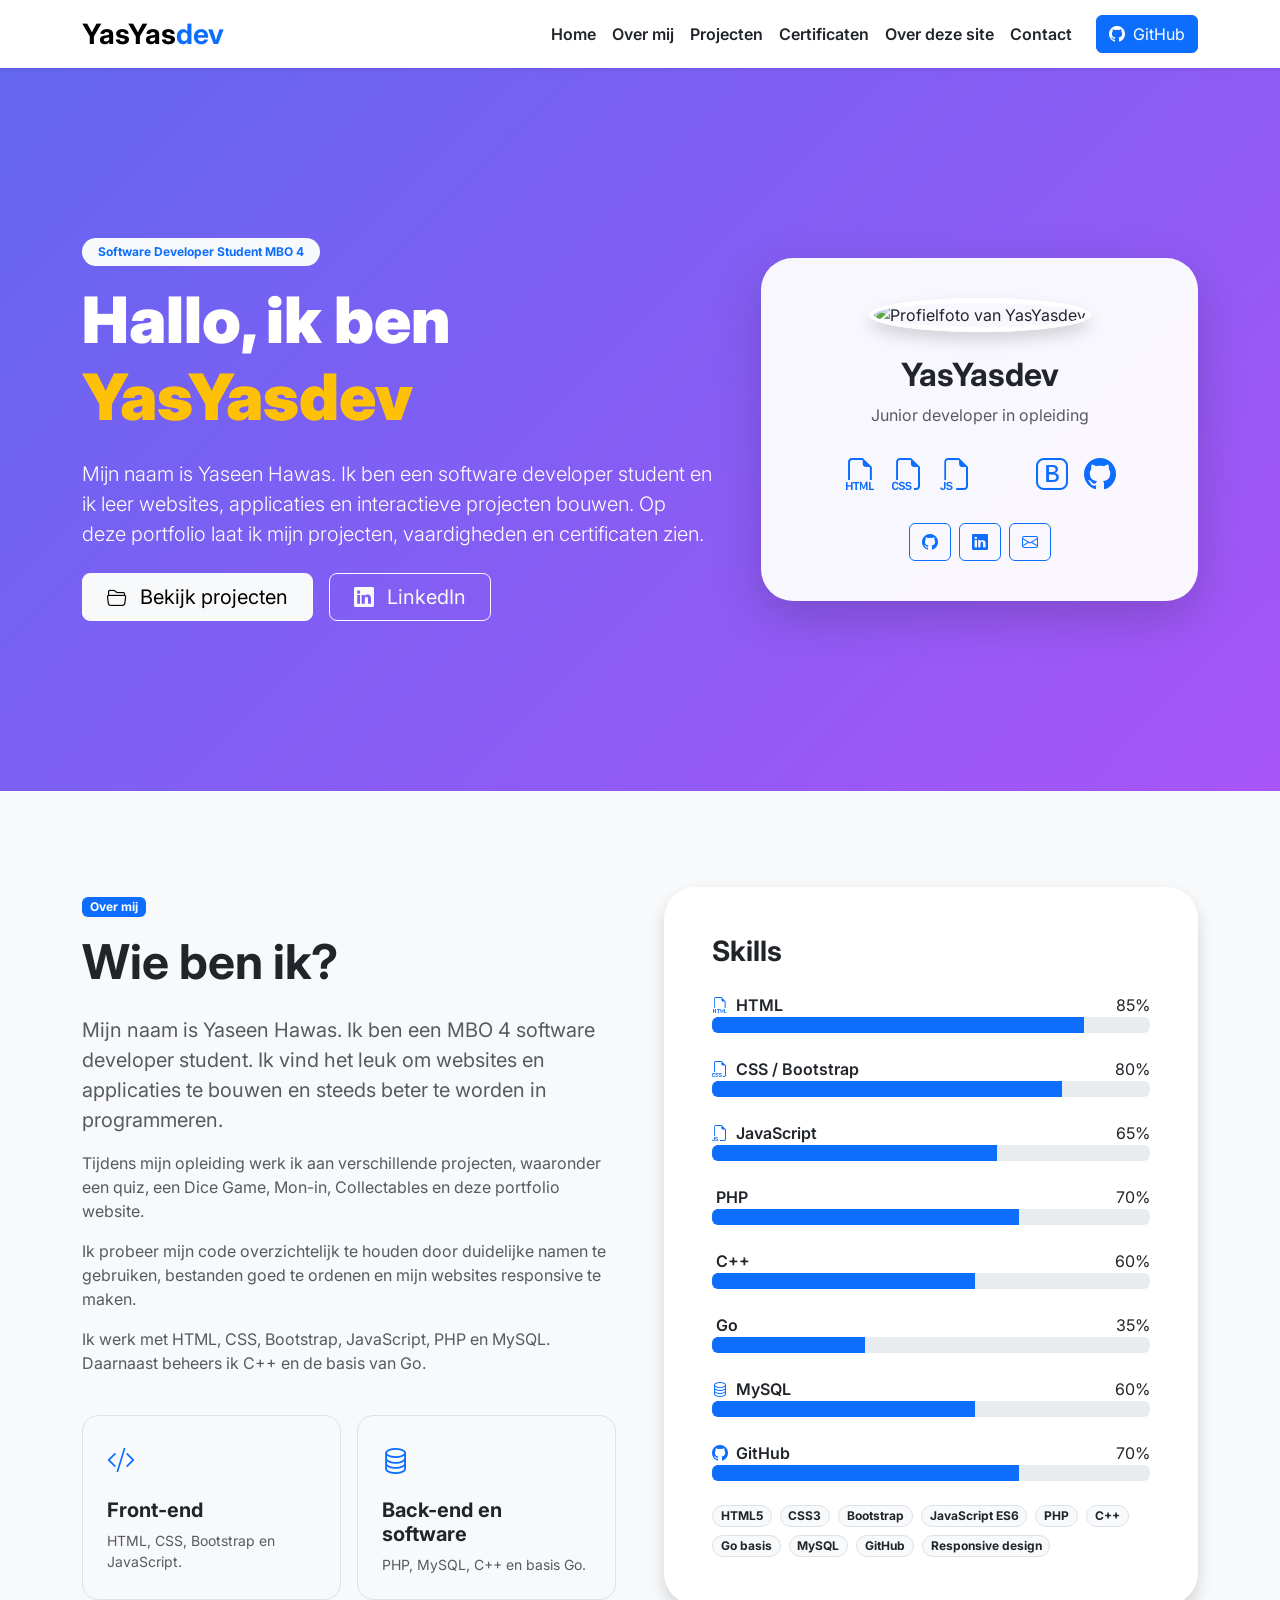
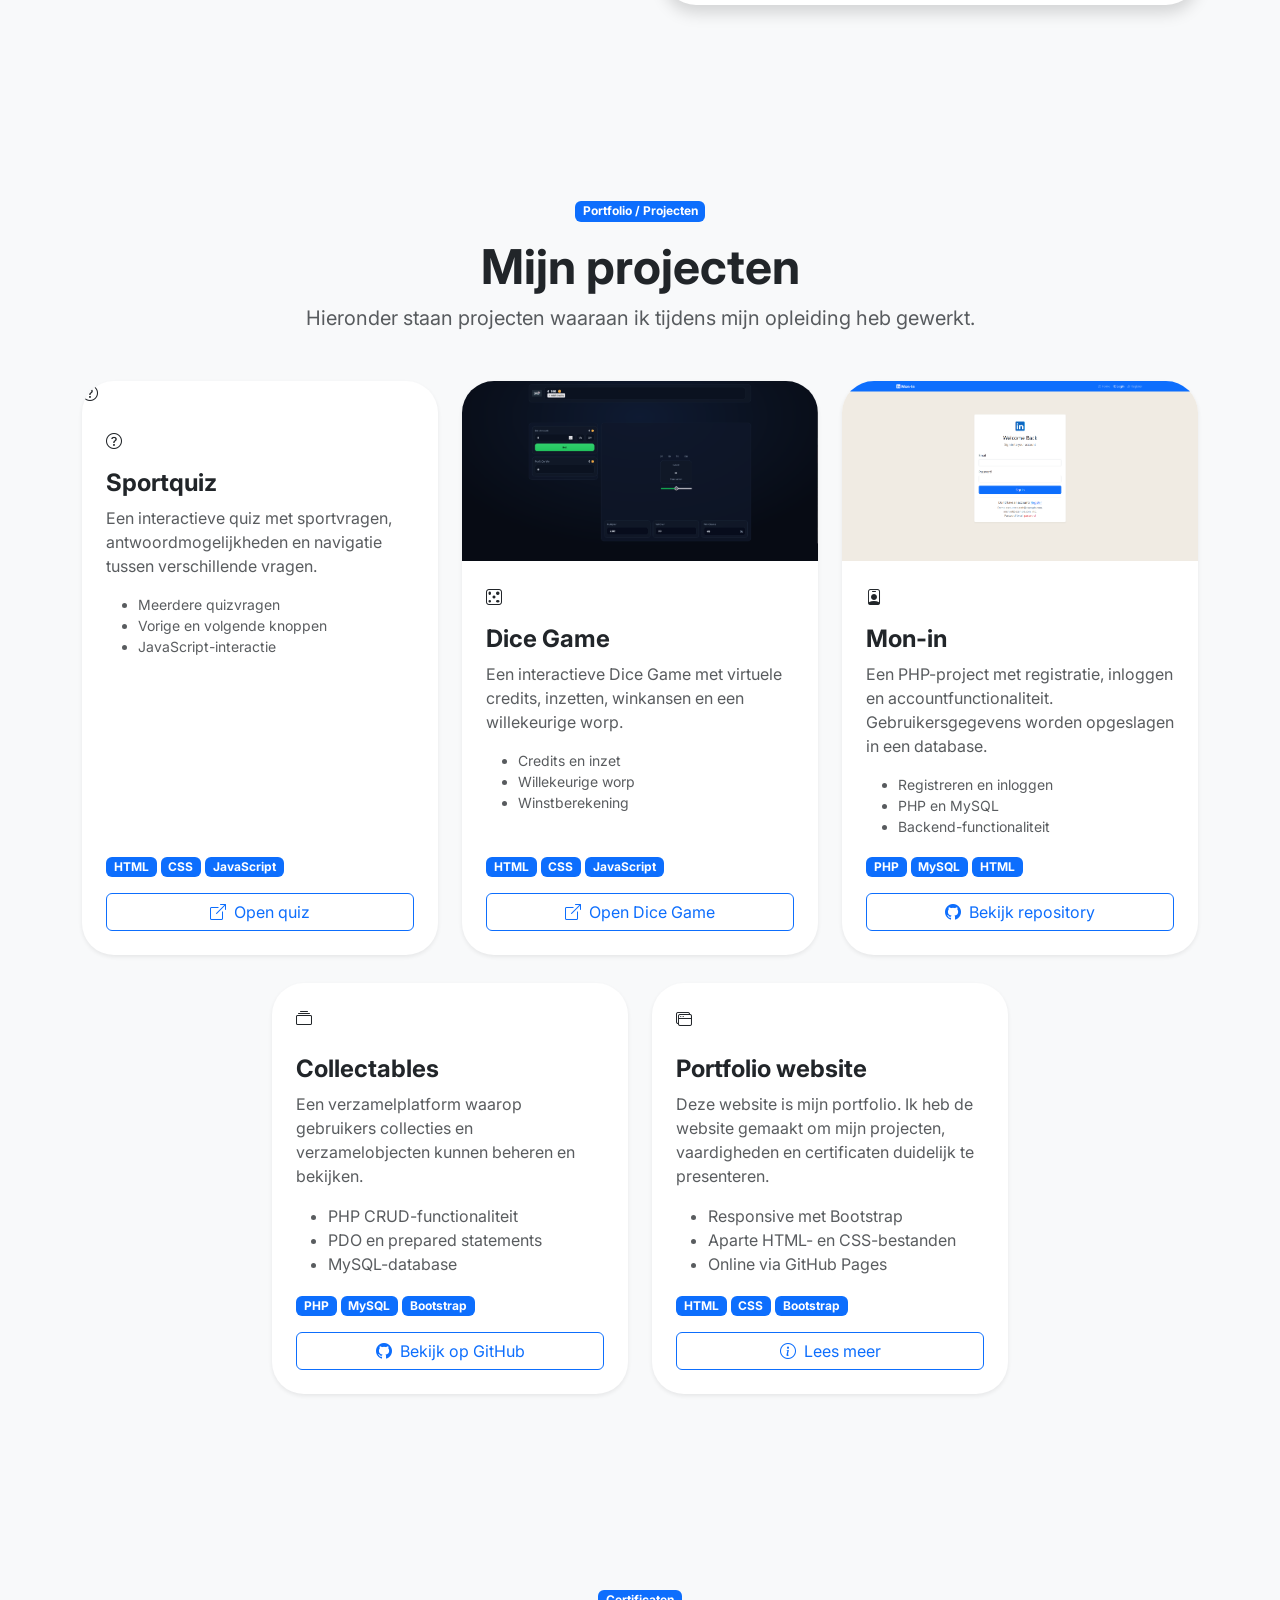
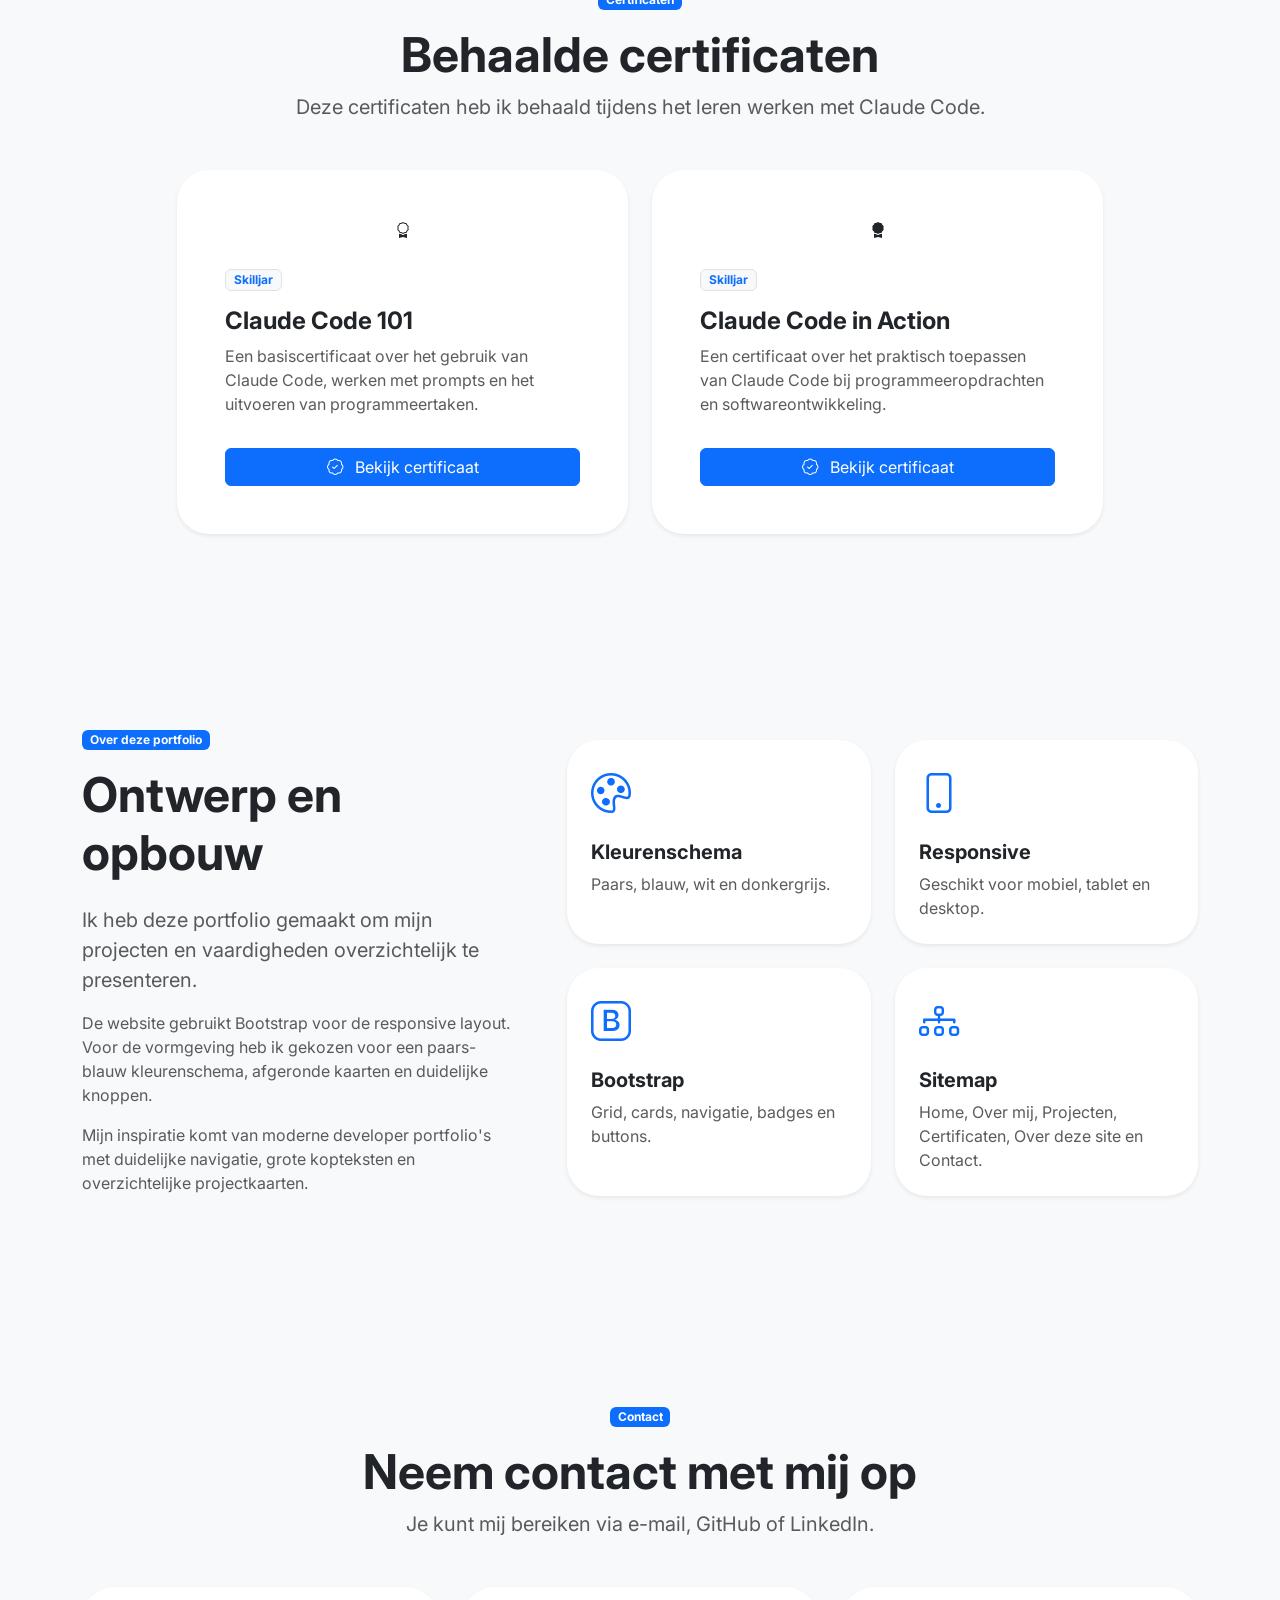
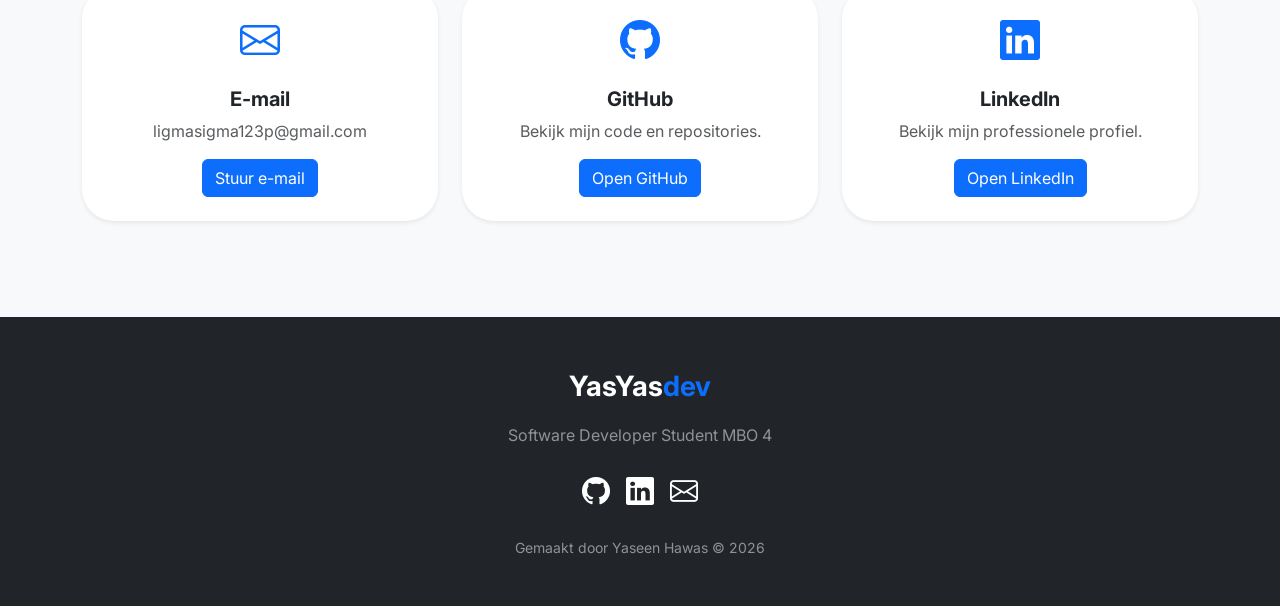
==== index.html @ 4a53b895 "bijna volledig pofo site heb me projecten erbij gevoegd en wat dingen aangepast" ====
<!doctype html>
<html lang="nl">
  <head>
    <meta charset="UTF-8" />
    <meta name="viewport" content="width=device-width, initial-scale=1.0" />

    <meta
      name="description"
      content="Portfolio van YasYasdev, software developer student MBO 4."
    />

    <meta name="author" content="Yaseen Hawas" />

    <title>YasYasdev | Portfolio</title>

    <!-- bootstrap CSS -->
    <link
      href="https://cdn.jsdelivr.net/npm/bootstrap@5.3.3/dist/css/bootstrap.min.css"
      rel="stylesheet"
    />

    <!-- bootstrap Icons -->
    <link
      rel="stylesheet"
      href="https://cdn.jsdelivr.net/npm/bootstrap-icons@1.11.3/font/bootstrap-icons.css"
    />

    <!-- devicon -->
    <link
      rel="stylesheet"
      href="https://cdn.jsdelivr.net/gh/devicons/devicon@latest/devicon.min.css"
    />

    <!-- font -->
    <link rel="preconnect" href="https://fonts.googleapis.com" />

    <link
      rel="preconnect"
      href="https://fonts.gstatic.com"
      crossorigin
    />

    <link
      href="https://fonts.googleapis.com/css2?family=Inter:wght@300;400;500;600;700;800;900&display=swap"
      rel="stylesheet"
    />

    <!-- CSS -->
    <link rel="stylesheet" href="./css/style.css" />
  </head>

  <body>
    <!-- nav -->
    <nav
      class="navbar navbar-expand-lg bg-white navbar-light sticky-top shadow-sm"
    >
      <div class="container">
        <a class="navbar-brand fw-bold fs-3" href="#home">
          YasYas<span class="text-primary">dev</span>
        </a>

        <button
          class="navbar-toggler"
          type="button"
          data-bs-toggle="collapse"
          data-bs-target="#navbarNav"
          aria-controls="navbarNav"
          aria-expanded="false"
          aria-label="Menu openen"
        >
          <span class="navbar-toggler-icon"></span>
        </button>

        <div class="collapse navbar-collapse" id="navbarNav">
          <ul class="navbar-nav ms-auto align-items-lg-center fw-semibold">
            <li class="nav-item">
              <a class="nav-link" href="#home">Home</a>
            </li>

            <li class="nav-item">
              <a class="nav-link" href="#over-mij">Over mij</a>
            </li>

            <li class="nav-item">
              <a class="nav-link" href="#projecten">Projecten</a>
            </li>

            <li class="nav-item">
              <a class="nav-link" href="#certificaten">Certificaten</a>
            </li>

            <li class="nav-item">
              <a class="nav-link" href="#portfolio-site">
                Over deze site
              </a>
            </li>

            <li class="nav-item">
              <a class="nav-link" href="#contact">Contact</a>
            </li>

            <li class="nav-item">
              <a
                class="btn btn-primary ms-lg-3 mt-2 mt-lg-0"
                href="https://github.com/YasYasdev"
                target="_blank"
                rel="noopener noreferrer"
              >
                <i class="bi bi-github me-1"></i>
                GitHub
              </a>
            </li>
          </ul>
        </div>
      </div>
    </nav>

    <!-- hero -->
    <header id="home" class="hero-section text-white">
      <div class="container py-5">
        <div class="row align-items-center min-vh-75 g-5">
          <div class="col-lg-7 text-center text-lg-start">
            <span
              class="badge rounded-pill text-bg-light text-primary px-3 py-2 mb-3"
            >
              Software Developer Student MBO 4
            </span>

            <h1 class="display-3 fw-black mb-4">
              Hallo, ik ben
              <span class="text-warning">YasYasdev</span>
            </h1>

            <p class="lead mb-4">
              Mijn naam is Yaseen Hawas. Ik ben een software developer student
              en ik leer websites, applicaties en interactieve projecten
              bouwen. Op deze portfolio laat ik mijn projecten, vaardigheden
              en certificaten zien.
            </p>

            <div
              class="d-flex flex-column flex-sm-row gap-3 justify-content-center justify-content-lg-start"
            >
              <a href="#projecten" class="btn btn-light btn-lg px-4">
                <i class="bi bi-folder2-open me-2"></i>
                Bekijk projecten
              </a>

              <a
                href="https://www.linkedin.com/in/yaseen-hawas-8b24023a4/"
                target="_blank"
                rel="noopener noreferrer"
                class="btn btn-outline-light btn-lg px-4"
              >
                <i class="bi bi-linkedin me-2"></i>
                LinkedIn
              </a>
            </div>
          </div>

          <div class="col-lg-5">
            <div
              class="card border-0 shadow-lg rounded-5 text-center p-4 hero-card"
            >
              <div class="card-body">
                <img
                  src="https://github.com/YasYasdev.png"
                  alt="Profielfoto van YasYasdev"
                  class="rounded-circle border border-5 border-white shadow mb-4 profile-img"
                />

                <h2 class="fw-bold mb-2 text-dark">
                  YasYasdev
                </h2>

                <p class="text-muted mb-4">
                  Junior developer in opleiding
                </p>

                <div
                  class="d-flex justify-content-center gap-3 fs-2 text-primary flex-wrap"
                >
                  <i class="bi bi-filetype-html" title="HTML"></i>
                  <i class="bi bi-filetype-css" title="CSS"></i>
                  <i class="bi bi-filetype-js" title="JavaScript"></i>
                  <i class="devicon-php-plain" title="PHP"></i>
                  <i class="devicon-cplusplus-plain" title="C++"></i>
                  <i class="devicon-go-plain" title="Go"></i>
                  <i class="bi bi-bootstrap" title="Bootstrap"></i>
                  <i class="bi bi-github" title="GitHub"></i>
                </div>

                <div class="d-flex justify-content-center gap-2 mt-4">
                  <a
                    href="https://github.com/YasYasdev"
                    target="_blank"
                    rel="noopener noreferrer"
                    class="btn btn-outline-primary"
                    aria-label="GitHub"
                  >
                    <i class="bi bi-github"></i>
                  </a>

                  <a
                    href="https://www.linkedin.com/in/yaseen-hawas-8b24023a4/"
                    target="_blank"
                    rel="noopener noreferrer"
                    class="btn btn-outline-primary"
                    aria-label="LinkedIn"
                  >
                    <i class="bi bi-linkedin"></i>
                  </a>

                  <a
                    href="mailto:ligmasigma123p@gmail.com"
                    class="btn btn-outline-primary"
                    aria-label="E-mail"
                  >
                    <i class="bi bi-envelope"></i>
                  </a>
                </div>
              </div>
            </div>
          </div>
        </div>
      </div>
    </header>

    <main>
      <!-- over mij -->
      <section id="over-mij" class="py-5">
        <div class="container py-5">
          <div class="row align-items-center g-5">
            <div class="col-lg-6">
              <span class="badge text-bg-primary mb-3">
                Over mij
              </span>

              <h2 class="display-5 fw-bold mb-4">
                Wie ben ik?
              </h2>

              <p class="fs-5 text-muted">
                Mijn naam is Yaseen Hawas. Ik ben een MBO 4 software developer
                student. Ik vind het leuk om websites en applicaties te bouwen
                en steeds beter te worden in programmeren.
              </p>

              <p class="text-muted">
                Tijdens mijn opleiding werk ik aan verschillende projecten,
                waaronder een quiz, een Dice Game, Mon-in, Collectables en deze
                portfolio website.
              </p>

              <p class="text-muted">
                Ik probeer mijn code overzichtelijk te houden door duidelijke
                namen te gebruiken, bestanden goed te ordenen en mijn websites
                responsive te maken.
              </p>

              <p class="text-muted">
                Ik werk met HTML, CSS, Bootstrap, JavaScript, PHP en MySQL.
                Daarnaast beheers ik C++ en de basis van Go.
              </p>

              <div class="row g-3 mt-4">
                <div class="col-sm-6">
                  <div class="p-4 bg-light rounded-4 border h-100">
                    <i class="bi bi-code-slash fs-3 text-primary"></i>

                    <h3 class="h5 fw-bold mt-3">
                      Front-end
                    </h3>

                    <p class="mb-0 text-muted small">
                      HTML, CSS, Bootstrap en JavaScript.
                    </p>
                  </div>
                </div>

                <div class="col-sm-6">
                  <div class="p-4 bg-light rounded-4 border h-100">
                    <i class="bi bi-database fs-3 text-primary"></i>

                    <h3 class="h5 fw-bold mt-3">
                      Back-end en software
                    </h3>

                    <p class="mb-0 text-muted small">
                      PHP, MySQL, C++ en basis Go.
                    </p>
                  </div>
                </div>
              </div>
            </div>

            <!-- skills -->
            <div class="col-lg-6">
              <div class="card border-0 shadow rounded-5">
                <div class="card-body p-4 p-md-5">
                  <h3 class="fw-bold mb-4">
                    Skills
                  </h3>

                  <!-- HTML -->
                  <div class="mb-4">
                    <div class="d-flex justify-content-between">
                      <span class="fw-semibold">
                        <i class="bi bi-filetype-html text-primary me-1"></i>
                        HTML
                      </span>

                      <span>85%</span>
                    </div>

                    <div
                      class="progress"
                      role="progressbar"
                      aria-label="HTML vaardigheid"
                      aria-valuenow="85"
                      aria-valuemin="0"
                      aria-valuemax="100"
                    >
                      <div class="progress-bar" style="width: 85%"></div>
                    </div>
                  </div>

                  <!-- CSS / bootstrap -->
                  <div class="mb-4">
                    <div class="d-flex justify-content-between">
                      <span class="fw-semibold">
                        <i class="bi bi-filetype-css text-primary me-1"></i>
                        CSS / Bootstrap
                      </span>

                      <span>80%</span>
                    </div>

                    <div
                      class="progress"
                      role="progressbar"
                      aria-label="CSS en Bootstrap vaardigheid"
                      aria-valuenow="80"
                      aria-valuemin="0"
                      aria-valuemax="100"
                    >
                      <div class="progress-bar" style="width: 80%"></div>
                    </div>
                  </div>

                  <!-- javascripty -->
                  <div class="mb-4">
                    <div class="d-flex justify-content-between">
                      <span class="fw-semibold">
                        <i class="bi bi-filetype-js text-primary me-1"></i>
                        JavaScript
                      </span>

                      <span>65%</span>
                    </div>

                    <div
                      class="progress"
                      role="progressbar"
                      aria-label="JavaScript vaardigheid"
                      aria-valuenow="65"
                      aria-valuemin="0"
                      aria-valuemax="100"
                    >
                      <div class="progress-bar" style="width: 65%"></div>
                    </div>
                  </div>

                  <!-- PHP -->
                  <div class="mb-4">
                    <div class="d-flex justify-content-between">
                      <span class="fw-semibold">
                        <i class="devicon-php-plain text-primary me-1"></i>
                        PHP
                      </span>

                      <span>70%</span>
                    </div>

                    <div
                      class="progress"
                      role="progressbar"
                      aria-label="PHP vaardigheid"
                      aria-valuenow="70"
                      aria-valuemin="0"
                      aria-valuemax="100"
                    >
                      <div class="progress-bar" style="width: 70%"></div>
                    </div>
                  </div>

                  <!-- C++ -->
                  <div class="mb-4">
                    <div class="d-flex justify-content-between">
                      <span class="fw-semibold">
                        <i
                          class="devicon-cplusplus-plain text-primary me-1"
                        ></i>
                        C++
                      </span>

                      <span>60%</span>
                    </div>

                    <div
                      class="progress"
                      role="progressbar"
                      aria-label="C++ vaardigheid"
                      aria-valuenow="60"
                      aria-valuemin="0"
                      aria-valuemax="100"
                    >
                      <div class="progress-bar" style="width: 60%"></div>
                    </div>
                  </div>

                  <!-- go -->
                  <div class="mb-4">
                    <div class="d-flex justify-content-between">
                      <span class="fw-semibold">
                        <i class="devicon-go-plain text-primary me-1"></i>
                        Go
                      </span>

                      <span>35%</span>
                    </div>

                    <div
                      class="progress"
                      role="progressbar"
                      aria-label="Go vaardigheid"
                      aria-valuenow="35"
                      aria-valuemin="0"
                      aria-valuemax="100"
                    >
                      <div class="progress-bar" style="width: 35%"></div>
                    </div>
                  </div>

                  <!-- sql -->
                  <div class="mb-4">
                    <div class="d-flex justify-content-between">
                      <span class="fw-semibold">
                        <i class="bi bi-database text-primary me-1"></i>
                        MySQL
                      </span>

                      <span>60%</span>
                    </div>

                    <div
                      class="progress"
                      role="progressbar"
                      aria-label="MySQL vaardigheid"
                      aria-valuenow="60"
                      aria-valuemin="0"
                      aria-valuemax="100"
                    >
                      <div class="progress-bar" style="width: 60%"></div>
                    </div>
                  </div>

                  <!-- github -->
                  <div class="mb-4">
                    <div class="d-flex justify-content-between">
                      <span class="fw-semibold">
                        <i class="bi bi-github text-primary me-1"></i>
                        GitHub
                      </span>

                      <span>70%</span>
                    </div>

                    <div
                      class="progress"
                      role="progressbar"
                      aria-label="GitHub vaardigheid"
                      aria-valuenow="70"
                      aria-valuemin="0"
                      aria-valuemax="100"
                    >
                      <div class="progress-bar" style="width: 70%"></div>
                    </div>
                  </div>

                  <div class="d-flex flex-wrap gap-2 mt-4">
                    <span
                      class="badge rounded-pill text-bg-light border text-dark"
                    >
                      HTML5
                    </span>

                    <span
                      class="badge rounded-pill text-bg-light border text-dark"
                    >
                      CSS3
                    </span>

                    <span
                      class="badge rounded-pill text-bg-light border text-dark"
                    >
                      Bootstrap
                    </span>

                    <span
                      class="badge rounded-pill text-bg-light border text-dark"
                    >
                      JavaScript ES6
                    </span>

                    <span
                      class="badge rounded-pill text-bg-light border text-dark"
                    >
                      PHP
                    </span>

                    <span
                      class="badge rounded-pill text-bg-light border text-dark"
                    >
                      C++
                    </span>

                    <span
                      class="badge rounded-pill text-bg-light border text-dark"
                    >
                      Go basis
                    </span>

                    <span
                      class="badge rounded-pill text-bg-light border text-dark"
                    >
                      MySQL
                    </span>

                    <span
                      class="badge rounded-pill text-bg-light border text-dark"
                    >
                      GitHub
                    </span>

                    <span
                      class="badge rounded-pill text-bg-light border text-dark"
                    >
                      Responsive design
                    </span>
                  </div>
                </div>
              </div>
            </div>
          </div>
        </div>
      </section>

      <!-- projects -->
      <section id="projecten" class="py-5 bg-light">
        <div class="container py-5">
          <div class="text-center mb-5">
            <span class="badge text-bg-primary mb-3">
              Portfolio / Projecten
            </span>

            <h2 class="display-5 fw-bold">
              Mijn projecten
            </h2>

            <p class="text-muted fs-5 mx-auto section-text">
              Hieronder staan projecten waaraan ik tijdens mijn opleiding heb
              gewerkt.
            </p>
          </div>

          <!-- 1ste rij -->
          <div class="row g-4 justify-content-center">
            <!-- quiz -->
            <div class="col-md-6 col-lg-4">
              <article
                class="card h-100 border-0 shadow-sm rounded-5 project-card overflow-hidden"
              >
                <div class="project-placeholder">
                  <i class="bi bi-question-circle"></i>
                </div>

                <div class="card-body p-4 d-flex flex-column">
                  <div class="icon-box mb-3">
                    <i class="bi bi-question-circle"></i>
                  </div>

                  <h3 class="h4 fw-bold">
                    Sportquiz
                  </h3>

                  <p class="text-muted">
                    Een interactieve quiz met sportvragen,
                    antwoordmogelijkheden en navigatie tussen verschillende
                    vragen.
                  </p>

                  <ul class="text-muted small">
                    <li>Meerdere quizvragen</li>
                    <li>Vorige en volgende knoppen</li>
                    <li>JavaScript-interactie</li>
                  </ul>

                  <div class="mt-auto">
                    <div class="mb-3">
                      <span class="badge text-bg-primary">HTML</span>
                      <span class="badge text-bg-primary">CSS</span>
                      <span class="badge text-bg-primary">JavaScript</span>
                    </div>

                    <a
                      href="./projecten/Quiz/index.html"
                      class="btn btn-outline-primary w-100"
                    >
                      <i class="bi bi-box-arrow-up-right me-1"></i>
                      Open quiz
                    </a>
                  </div>
                </div>
              </article>
            </div>

            <!-- dice -->
            <div class="col-md-6 col-lg-4">
              <article
                class="card h-100 border-0 shadow-sm rounded-5 project-card overflow-hidden"
              >
                <img
                  src="./images/dice.png"
                  class="card-img-top project-image"
                  alt="Screenshot van de Dice Game"
                />

                <div class="card-body p-4 d-flex flex-column">
                  <div class="icon-box mb-3">
                    <i class="bi bi-dice-5"></i>
                  </div>

                  <h3 class="h4 fw-bold">
                    Dice Game
                  </h3>

                  <p class="text-muted">
                    Een interactieve Dice Game met virtuele credits, inzetten,
                    winkansen en een willekeurige worp.
                  </p>

                  <ul class="text-muted small">
                    <li>Credits en inzet</li>
                    <li>Willekeurige worp</li>
                    <li>Winstberekening</li>
                  </ul>

                  <div class="mt-auto">
                    <div class="mb-3">
                      <span class="badge text-bg-primary">HTML</span>
                      <span class="badge text-bg-primary">CSS</span>
                      <span class="badge text-bg-primary">JavaScript</span>
                    </div>

                    <a
                      href="./projecten/Dice/index.html"
                      class="btn btn-outline-primary w-100"
                    >
                      <i class="bi bi-box-arrow-up-right me-1"></i>
                      Open Dice Game
                    </a>
                  </div>
                </div>
              </article>
            </div>

            <!-- Mon-in -->
            <div class="col-md-6 col-lg-4">
              <article
                class="card h-100 border-0 shadow-sm rounded-5 project-card overflow-hidden"
              >
                <img
                  src="./images/monins.png"
                  class="card-img-top project-image"
                  alt="Screenshot van het Mon-in project"
                />

                <div class="card-body p-4 d-flex flex-column">
                  <div class="icon-box mb-3">
                    <i class="bi bi-person-badge"></i>
                  </div>

                  <h3 class="h4 fw-bold">
                    Mon-in
                  </h3>

                  <p class="text-muted">
                    Een PHP-project met registratie, inloggen en
                    accountfunctionaliteit. Gebruikersgegevens worden
                    opgeslagen in een database.
                  </p>

                  <ul class="text-muted small">
                    <li>Registreren en inloggen</li>
                    <li>PHP en MySQL</li>
                    <li>Backend-functionaliteit</li>
                  </ul>

                  <div class="mt-auto">
                    <div class="mb-3">
                      <span class="badge text-bg-primary">PHP</span>
                      <span class="badge text-bg-primary">MySQL</span>
                      <span class="badge text-bg-primary">HTML</span>
                    </div>

                    <a
                      href="https://github.com/ROCMondriaanTIN/sd25-p03-proj-mon-in-apex-solutions"
                      target="_blank"
                      rel="noopener noreferrer"
                      class="btn btn-outline-primary w-100"
                    >
                      <i class="bi bi-github me-1"></i>
                      Bekijk repository
                    </a>
                  </div>
                </div>
              </article>
            </div>
          </div>

          <!-- 2de ri boxes centre -->
          <div class="row g-4 justify-content-center mt-1">
            <!-- collectables -->
            <div class="col-md-6 col-lg-4">
              <article
                class="card h-100 border-0 shadow-sm rounded-5 project-card"
              >
                <div class="card-body p-4 d-flex flex-column">
                  <div class="icon-box mb-4">
                    <i class="bi bi-collection"></i>
                  </div>

                  <h3 class="h4 fw-bold">
                    Collectables
                  </h3>

                  <p class="text-muted">
                    Een verzamelplatform waarop gebruikers collecties en
                    verzamelobjecten kunnen beheren en bekijken.
                  </p>

                  <ul class="text-muted">
                    <li>PHP CRUD-functionaliteit</li>
                    <li>PDO en prepared statements</li>
                    <li>MySQL-database</li>
                  </ul>

                  <div class="mt-auto">
                    <div class="mb-3">
                      <span class="badge text-bg-primary">PHP</span>
                      <span class="badge text-bg-primary">MySQL</span>
                      <span class="badge text-bg-primary">Bootstrap</span>
                    </div>

                    <a
                      href="https://github.com/YasYasdev"
                      target="_blank"
                      rel="noopener noreferrer"
                      class="btn btn-outline-primary w-100"
                    >
                      <i class="bi bi-github me-1"></i>
                      Bekijk op GitHub
                    </a>
                  </div>
                </div>
              </article>
            </div>

            <!-- portofolio -->
            <div class="col-md-6 col-lg-4">
              <article
                class="card h-100 border-0 shadow-sm rounded-5 project-card"
              >
                <div class="card-body p-4 d-flex flex-column">
                  <div class="icon-box mb-4">
                    <i class="bi bi-window-stack"></i>
                  </div>

                  <h3 class="h4 fw-bold">
                    Portfolio website
                  </h3>

                  <p class="text-muted">
                    Deze website is mijn portfolio. Ik heb de website gemaakt
                    om mijn projecten, vaardigheden en certificaten duidelijk
                    te presenteren.
                  </p>

                  <ul class="text-muted">
                    <li>Responsive met Bootstrap</li>
                    <li>Aparte HTML- en CSS-bestanden</li>
                    <li>Online via GitHub Pages</li>
                  </ul>

                  <div class="mt-auto">
                    <div class="mb-3">
                      <span class="badge text-bg-primary">HTML</span>
                      <span class="badge text-bg-primary">CSS</span>
                      <span class="badge text-bg-primary">Bootstrap</span>
                    </div>

                    <a
                      href="#portfolio-site"
                      class="btn btn-outline-primary w-100"
                    >
                      <i class="bi bi-info-circle me-1"></i>
                      Lees meer
                    </a>
                  </div>
                </div>
              </article>
            </div>
          </div>
        </div>
      </section>

      <!-- certificaten -->
      <section id="certificaten" class="py-5">
        <div class="container py-5">
          <div class="text-center mb-5">
            <span class="badge text-bg-primary mb-3">
              Certificaten
            </span>

            <h2 class="display-5 fw-bold">
              Behaalde certificaten
            </h2>

            <p class="text-muted fs-5 mx-auto section-text">
              Deze certificaten heb ik behaald tijdens het leren werken met
              Claude Code.
            </p>
          </div>

          <div class="row g-4 justify-content-center">
            <!-- certificaat 1 -->
            <div class="col-md-6 col-lg-5">
              <article
                class="card h-100 border-0 shadow-sm rounded-5 certificate-card"
              >
                <div class="card-body p-4 p-md-5">
                  <div
                    class="certificate-icon d-flex align-items-center justify-content-center mb-4"
                  >
                    <i class="bi bi-award"></i>
                  </div>

                  <span class="badge text-bg-light border text-primary mb-3">
                    Skilljar
                  </span>

                  <h3 class="h4 fw-bold">
                    Claude Code 101
                  </h3>

                  <p class="text-muted">
                    Een basiscertificaat over het gebruik van Claude Code,
                    werken met prompts en het uitvoeren van programmeertaken.
                  </p>

                  <a
                    href="https://verify.skilljar.com/c/r3mee7szcbat"
                    target="_blank"
                    rel="noopener noreferrer"
                    class="btn btn-primary w-100 mt-3"
                  >
                    <i class="bi bi-patch-check me-2"></i>
                    Bekijk certificaat
                  </a>
                </div>
              </article>
            </div>

            <!-- ciertificaat 2 -->
            <div class="col-md-6 col-lg-5">
              <article
                class="card h-100 border-0 shadow-sm rounded-5 certificate-card"
              >
                <div class="card-body p-4 p-md-5">
                  <div
                    class="certificate-icon d-flex align-items-center justify-content-center mb-4"
                  >
                    <i class="bi bi-award-fill"></i>
                  </div>

                  <span class="badge text-bg-light border text-primary mb-3">
                    Skilljar
                  </span>

                  <h3 class="h4 fw-bold">
                    Claude Code in Action
                  </h3>

                  <p class="text-muted">
                    Een certificaat over het praktisch toepassen van Claude Code
                    bij programmeeropdrachten en softwareontwikkeling.
                  </p>

                  <a
                    href="https://verify.skilljar.com/c/ui386sz543bs"
                    target="_blank"
                    rel="noopener noreferrer"
                    class="btn btn-primary w-100 mt-3"
                  >
                    <i class="bi bi-patch-check me-2"></i>
                    Bekijk certificaat
                  </a>
                </div>
              </article>
            </div>
          </div>
        </div>
      </section>

      <!-- over site -->
      <section id="portfolio-site" class="py-5 bg-light">
        <div class="container py-5">
          <div class="row align-items-center g-5">
            <div class="col-lg-5">
              <span class="badge text-bg-primary mb-3">
                Over deze portfolio
              </span>

              <h2 class="display-5 fw-bold mb-4">
                Ontwerp en opbouw
              </h2>

              <p class="text-muted fs-5">
                Ik heb deze portfolio gemaakt om mijn projecten en
                vaardigheden overzichtelijk te presenteren.
              </p>

              <p class="text-muted">
                De website gebruikt Bootstrap voor de responsive layout. Voor
                de vormgeving heb ik gekozen voor een paars-blauw
                kleurenschema, afgeronde kaarten en duidelijke knoppen.
              </p>

              <p class="text-muted">
                Mijn inspiratie komt van moderne developer portfolio's met
                duidelijke navigatie, grote kopteksten en overzichtelijke
                projectkaarten.
              </p>
            </div>

            <div class="col-lg-7">
              <div class="row g-4">
                <div class="col-md-6">
                  <div class="card h-100 border-0 shadow-sm rounded-5">
                    <div class="card-body p-4">
                      <i class="bi bi-palette fs-1 text-primary"></i>

                      <h3 class="h5 fw-bold mt-3">
                        Kleurenschema
                      </h3>

                      <p class="text-muted mb-0">
                        Paars, blauw, wit en donkergrijs.
                      </p>
                    </div>
                  </div>
                </div>

                <div class="col-md-6">
                  <div class="card h-100 border-0 shadow-sm rounded-5">
                    <div class="card-body p-4">
                      <i class="bi bi-phone fs-1 text-primary"></i>

                      <h3 class="h5 fw-bold mt-3">
                        Responsive
                      </h3>

                      <p class="text-muted mb-0">
                        Geschikt voor mobiel, tablet en desktop.
                      </p>
                    </div>
                  </div>
                </div>

                <div class="col-md-6">
                  <div class="card h-100 border-0 shadow-sm rounded-5">
                    <div class="card-body p-4">
                      <i class="bi bi-bootstrap fs-1 text-primary"></i>

                      <h3 class="h5 fw-bold mt-3">
                        Bootstrap
                      </h3>

                      <p class="text-muted mb-0">
                        Grid, cards, navigatie, badges en buttons.
                      </p>
                    </div>
                  </div>
                </div>

                <div class="col-md-6">
                  <div class="card h-100 border-0 shadow-sm rounded-5">
                    <div class="card-body p-4">
                      <i class="bi bi-diagram-3 fs-1 text-primary"></i>

                      <h3 class="h5 fw-bold mt-3">
                        Sitemap
                      </h3>

                      <p class="text-muted mb-0">
                        Home, Over mij, Projecten, Certificaten, Over deze site
                        en Contact.
                      </p>
                    </div>
                  </div>
                </div>
              </div>
            </div>
          </div>
        </div>
      </section>

      <!-- contact info -->
      <section id="contact" class="py-5">
        <div class="container py-5">
          <div class="text-center mb-5">
            <span class="badge text-bg-primary mb-3">
              Contact
            </span>

            <h2 class="display-5 fw-bold">
              Neem contact met mij op
            </h2>

            <p class="text-muted fs-5">
              Je kunt mij bereiken via e-mail, GitHub of LinkedIn.
            </p>
          </div>

          <div class="row g-4 justify-content-center">
            <!-- E-mail -->
            <div class="col-md-6 col-lg-4">
              <div class="card h-100 border-0 shadow-sm rounded-5 text-center">
                <div class="card-body p-4">
                  <i class="bi bi-envelope fs-1 text-primary"></i>

                  <h3 class="h5 fw-bold mt-3">
                    E-mail
                  </h3>

                  <p class="text-muted contact-value">
                    ligmasigma123p@gmail.com
                  </p>

                  <a
                    href="mailto:ligmasigma123p@gmail.com"
                    class="btn btn-primary"
                  >
                    Stuur e-mail
                  </a>
                </div>
              </div>
            </div>

            <!-- GitHub -->
            <div class="col-md-6 col-lg-4">
              <div class="card h-100 border-0 shadow-sm rounded-5 text-center">
                <div class="card-body p-4">
                  <i class="bi bi-github fs-1 text-primary"></i>

                  <h3 class="h5 fw-bold mt-3">
                    GitHub
                  </h3>

                  <p class="text-muted">
                    Bekijk mijn code en repositories.
                  </p>

                  <a
                    href="https://github.com/YasYasdev"
                    target="_blank"
                    rel="noopener noreferrer"
                    class="btn btn-primary"
                  >
                    Open GitHub
                  </a>
                </div>
              </div>
            </div>

            <!-- LinkedIn -->
            <div class="col-md-6 col-lg-4">
              <div class="card h-100 border-0 shadow-sm rounded-5 text-center">
                <div class="card-body p-4">
                  <i class="bi bi-linkedin fs-1 text-primary"></i>

                  <h3 class="h5 fw-bold mt-3">
                    LinkedIn
                  </h3>

                  <p class="text-muted">
                    Bekijk mijn professionele profiel.
                  </p>

                  <a
                    href="https://www.linkedin.com/in/yaseen-hawas-8b24023a4/"
                    target="_blank"
                    rel="noopener noreferrer"
                    class="btn btn-primary"
                  >
                    Open LinkedIn
                  </a>
                </div>
              </div>
            </div>
          </div>
        </div>
      </section>
    </main>

    <!-- footer -->
    <footer class="bg-dark text-white py-5">
      <div class="container text-center">
        <a
          class="navbar-brand fw-bold fs-3 text-white"
          href="#home"
        >
          YasYas<span class="text-primary">dev</span>
        </a>

        <p class="text-white-50 mt-3">
          Software Developer Student MBO 4
        </p>

        <div class="d-flex justify-content-center gap-3 fs-3 my-4">
          <a
            href="https://github.com/YasYasdev"
            target="_blank"
            rel="noopener noreferrer"
            class="text-white footer-icon"
            aria-label="GitHub"
          >
            <i class="bi bi-github"></i>
          </a>

          <a
            href="https://www.linkedin.com/in/yaseen-hawas-8b24023a4/"
            target="_blank"
            rel="noopener noreferrer"
            class="text-white footer-icon"
            aria-label="LinkedIn"
          >
            <i class="bi bi-linkedin"></i>
          </a>

          <a
            href="mailto:ligmasigma123p@gmail.com"
            class="text-white footer-icon"
            aria-label="E-mail"
          >
            <i class="bi bi-envelope"></i>
          </a>
        </div>

        <p class="text-white-50 small mb-0">
          Gemaakt door Yaseen Hawas &copy; 2026
        </p>
      </div>
    </footer>

    <!-- javascript -->
    <script src="https://cdn.jsdelivr.net/npm/bootstrap@5.3.3/dist/js/bootstrap.bundle.min.js"></script>
  </body>
</html>
---- css/style.css ----
:root {
  --primary-color: #6366f1;
  --secondary-color: #a855f7;
  --dark-color: #111827;
  --light-bg: #f8f9fa;
}

* {
  box-sizing: border-box;
}

body {
  font-family: "Inter", sans-serif;
  color: #212529;
  background-color: var(--light-bg);
}

.fw-black {
  font-weight: 900;
}

.min-vh-75 {
  min-height: 75vh;
}

.hero-section {
  background: linear-gradient(135deg, var(--primary-color), var(--secondary-color));
}

.hero-card {
  background-color: rgba(255, 255, 255, 0.95);
}

.profile-img {
  width: 155px;
  height: 155px;
  object-fit: cover;
}

.nav-link {
  color: #212529;
}
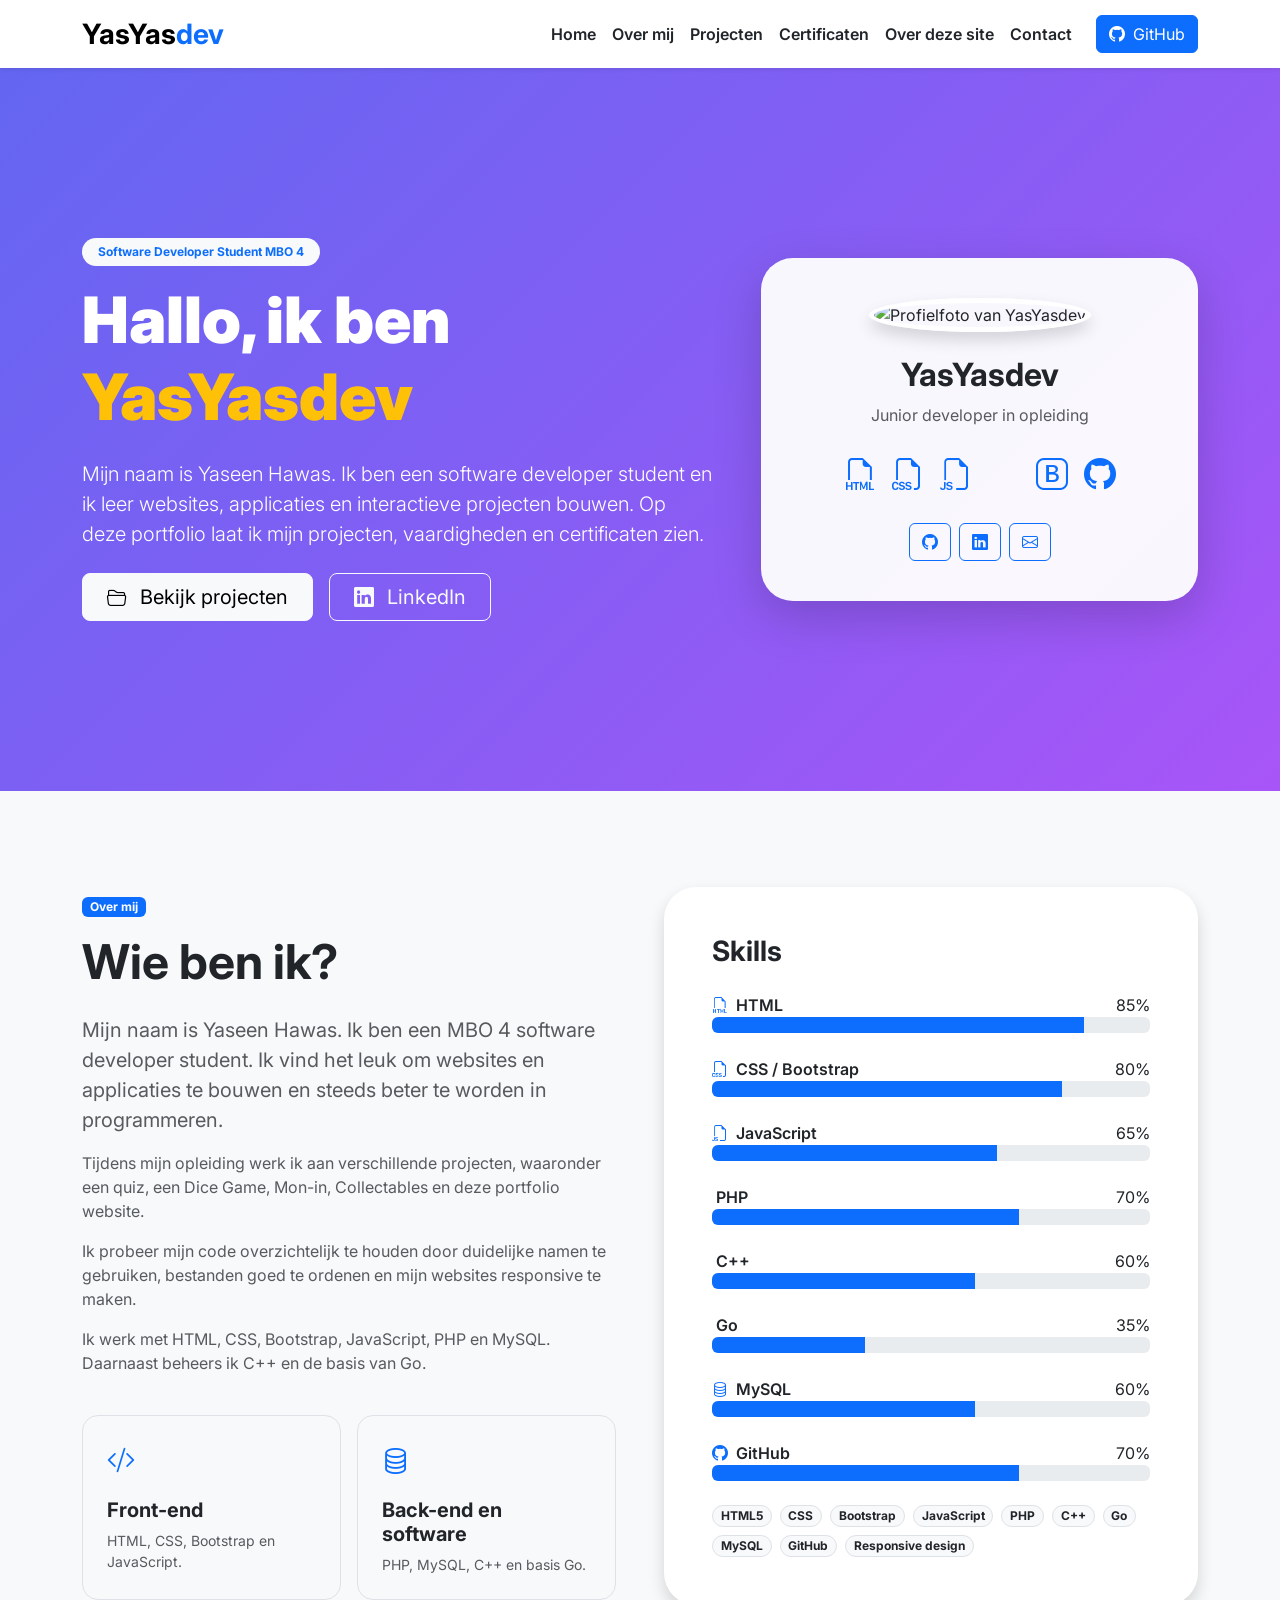
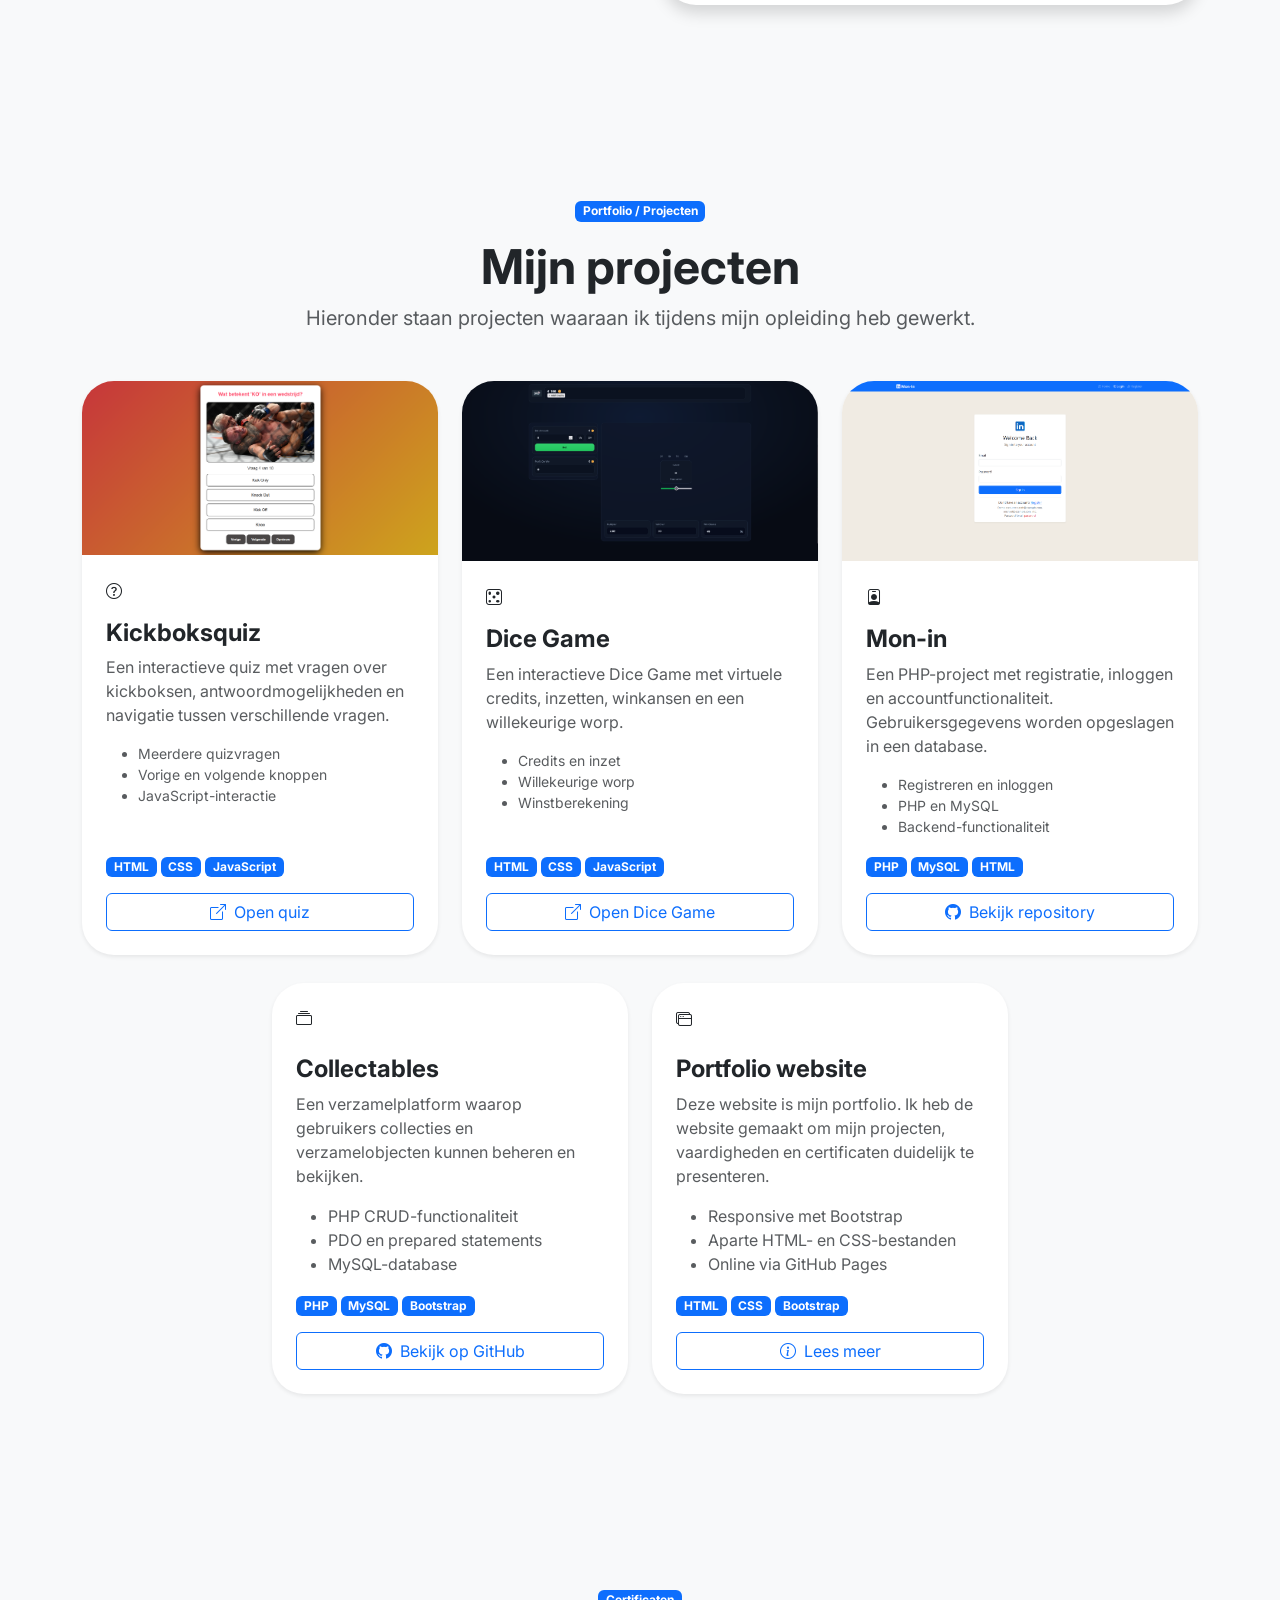
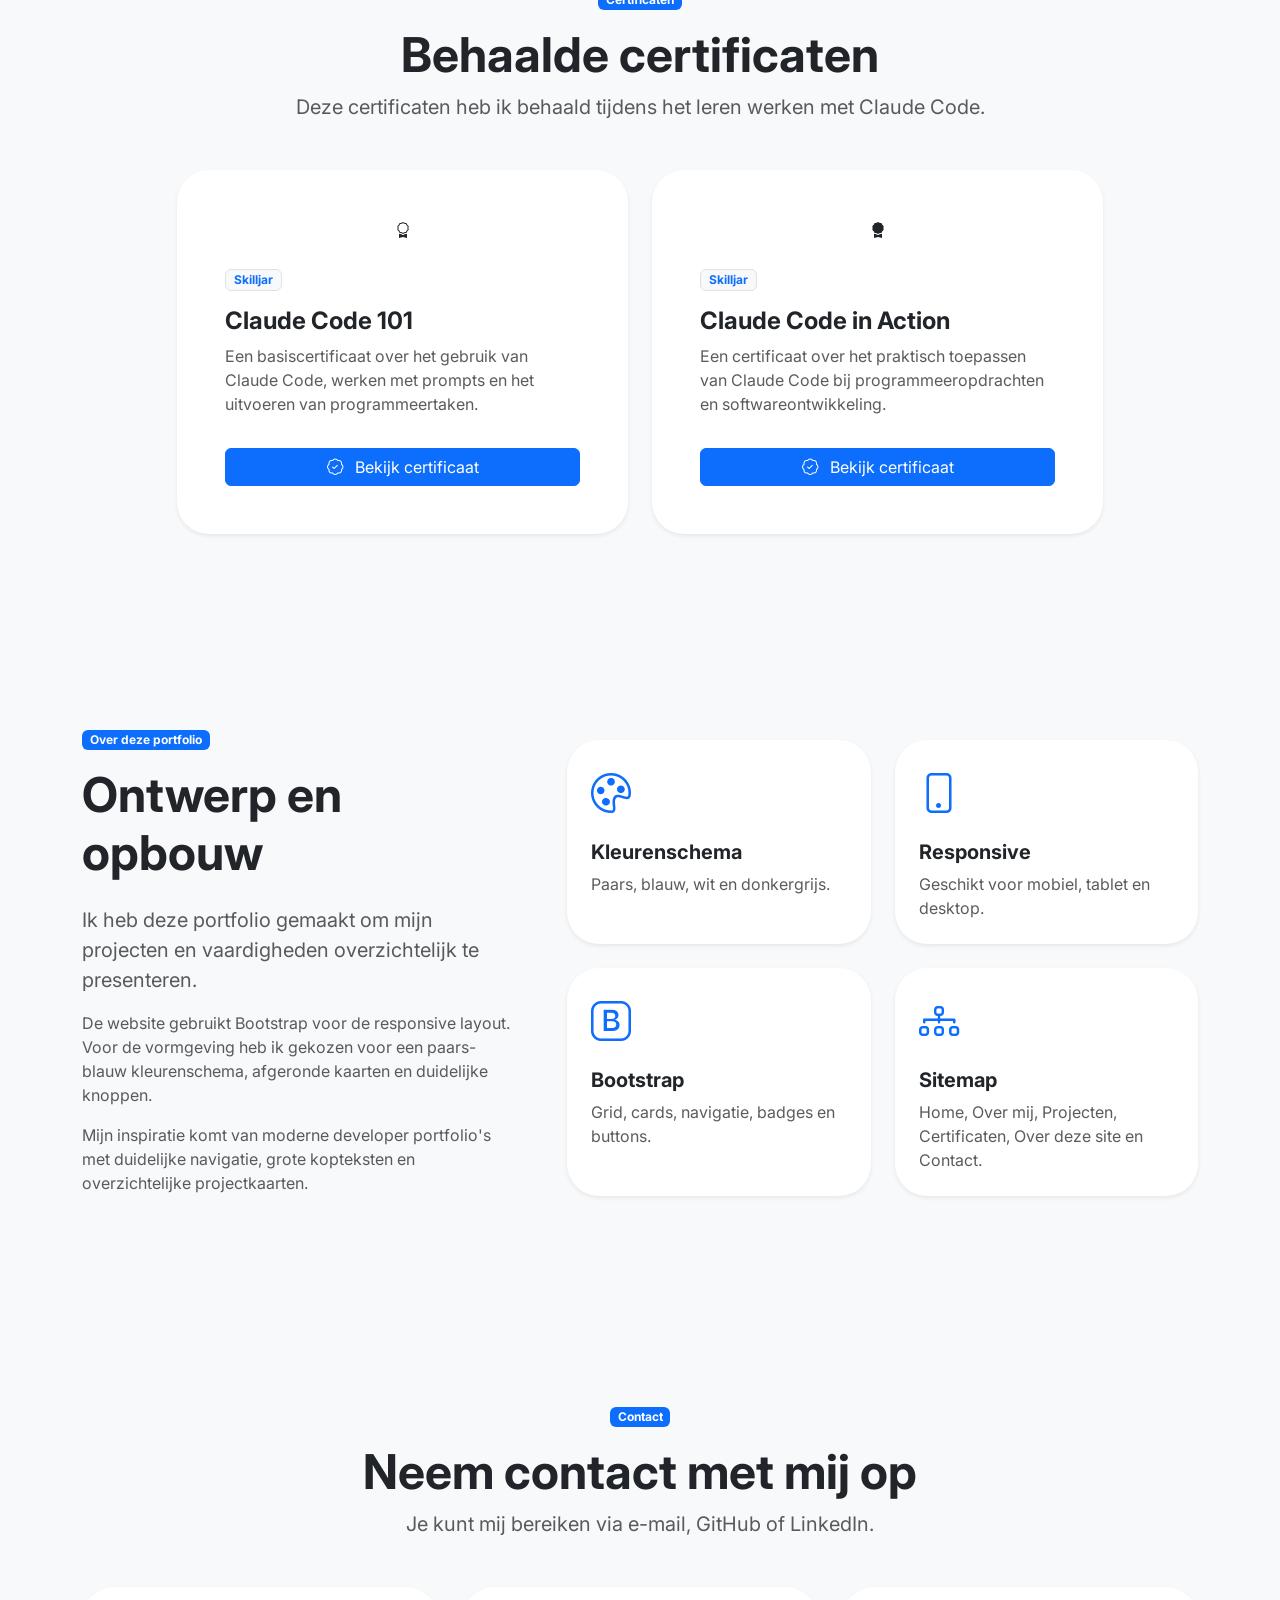
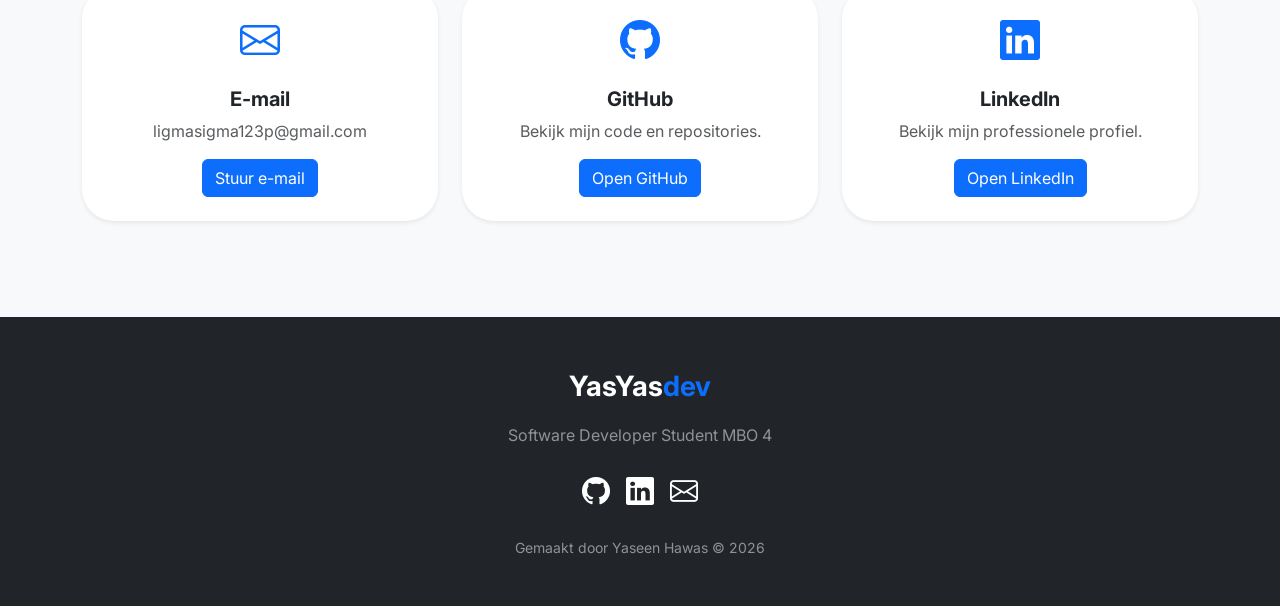
==== commit 68d8f67f: "Image toegevoegd aan project en tags aangepast" ====
--- a/index.html
+++ b/index.html
@@ -34,11 +34,7 @@
     <!-- font -->
     <link rel="preconnect" href="https://fonts.googleapis.com" />
 
-    <link
-      rel="preconnect"
-      href="https://fonts.gstatic.com"
-      crossorigin
-    />
+    <link rel="preconnect" href="https://fonts.gstatic.com" crossorigin />
 
     <link
       href="https://fonts.googleapis.com/css2?family=Inter:wght@300;400;500;600;700;800;900&display=swap"
@@ -90,9 +86,7 @@
             </li>
 
             <li class="nav-item">
-              <a class="nav-link" href="#portfolio-site">
-                Over deze site
-              </a>
+              <a class="nav-link" href="#portfolio-site"> Over deze site </a>
             </li>
 
             <li class="nav-item">
@@ -133,9 +127,9 @@
 
             <p class="lead mb-4">
               Mijn naam is Yaseen Hawas. Ik ben een software developer student
-              en ik leer websites, applicaties en interactieve projecten
-              bouwen. Op deze portfolio laat ik mijn projecten, vaardigheden
-              en certificaten zien.
+              en ik leer websites, applicaties en interactieve projecten bouwen.
+              Op deze portfolio laat ik mijn projecten, vaardigheden en
+              certificaten zien.
             </p>
 
             <div
@@ -169,13 +163,9 @@
                   class="rounded-circle border border-5 border-white shadow mb-4 profile-img"
                 />
 
-                <h2 class="fw-bold mb-2 text-dark">
-                  YasYasdev
-                </h2>
-
-                <p class="text-muted mb-4">
-                  Junior developer in opleiding
-                </p>
+                <h2 class="fw-bold mb-2 text-dark">YasYasdev</h2>
+
+                <p class="text-muted mb-4">Junior developer in opleiding</p>
 
                 <div
                   class="d-flex justify-content-center gap-3 fs-2 text-primary flex-wrap"
@@ -232,13 +222,9 @@
         <div class="container py-5">
           <div class="row align-items-center g-5">
             <div class="col-lg-6">
-              <span class="badge text-bg-primary mb-3">
-                Over mij
-              </span>
-
-              <h2 class="display-5 fw-bold mb-4">
-                Wie ben ik?
-              </h2>
+              <span class="badge text-bg-primary mb-3"> Over mij </span>
+
+              <h2 class="display-5 fw-bold mb-4">Wie ben ik?</h2>
 
               <p class="fs-5 text-muted">
                 Mijn naam is Yaseen Hawas. Ik ben een MBO 4 software developer
@@ -268,9 +254,7 @@
                   <div class="p-4 bg-light rounded-4 border h-100">
                     <i class="bi bi-code-slash fs-3 text-primary"></i>
 
-                    <h3 class="h5 fw-bold mt-3">
-                      Front-end
-                    </h3>
+                    <h3 class="h5 fw-bold mt-3">Front-end</h3>
 
                     <p class="mb-0 text-muted small">
                       HTML, CSS, Bootstrap en JavaScript.
@@ -282,9 +266,7 @@
                   <div class="p-4 bg-light rounded-4 border h-100">
                     <i class="bi bi-database fs-3 text-primary"></i>
 
-                    <h3 class="h5 fw-bold mt-3">
-                      Back-end en software
-                    </h3>
+                    <h3 class="h5 fw-bold mt-3">Back-end en software</h3>
 
                     <p class="mb-0 text-muted small">
                       PHP, MySQL, C++ en basis Go.
@@ -298,9 +280,7 @@
             <div class="col-lg-6">
               <div class="card border-0 shadow rounded-5">
                 <div class="card-body p-4 p-md-5">
-                  <h3 class="fw-bold mb-4">
-                    Skills
-                  </h3>
+                  <h3 class="fw-bold mb-4">Skills</h3>
 
                   <!-- HTML -->
                   <div class="mb-4">
@@ -498,7 +478,7 @@
                     <span
                       class="badge rounded-pill text-bg-light border text-dark"
                     >
-                      CSS3
+                      CSS
                     </span>
 
                     <span
@@ -510,7 +490,7 @@
                     <span
                       class="badge rounded-pill text-bg-light border text-dark"
                     >
-                      JavaScript ES6
+                      JavaScript
                     </span>
 
                     <span
@@ -528,7 +508,7 @@
                     <span
                       class="badge rounded-pill text-bg-light border text-dark"
                     >
-                      Go basis
+                      Go
                     </span>
 
                     <span
@@ -564,9 +544,7 @@
               Portfolio / Projecten
             </span>
 
-            <h2 class="display-5 fw-bold">
-              Mijn projecten
-            </h2>
+            <h2 class="display-5 fw-bold">Mijn projecten</h2>
 
             <p class="text-muted fs-5 mx-auto section-text">
               Hieronder staan projecten waaraan ik tijdens mijn opleiding heb
@@ -577,25 +555,26 @@
           <!-- 1ste rij -->
           <div class="row g-4 justify-content-center">
             <!-- quiz -->
+            <!-- Quiz -->
             <div class="col-md-6 col-lg-4">
               <article
                 class="card h-100 border-0 shadow-sm rounded-5 project-card overflow-hidden"
               >
-                <div class="project-placeholder">
-                  <i class="bi bi-question-circle"></i>
-                </div>
+                <img
+                  src="./images/image.png"
+                  class="card-img-top project-image"
+                  alt="Screenshot van mijn kickboksquiz"
+                />
 
                 <div class="card-body p-4 d-flex flex-column">
                   <div class="icon-box mb-3">
                     <i class="bi bi-question-circle"></i>
                   </div>
 
-                  <h3 class="h4 fw-bold">
-                    Sportquiz
-                  </h3>
+                  <h3 class="h4 fw-bold">Kickboksquiz</h3>
 
                   <p class="text-muted">
-                    Een interactieve quiz met sportvragen,
+                    Een interactieve quiz met vragen over kickboksen,
                     antwoordmogelijkheden en navigatie tussen verschillende
                     vragen.
                   </p>
@@ -641,9 +620,7 @@
                     <i class="bi bi-dice-5"></i>
                   </div>
 
-                  <h3 class="h4 fw-bold">
-                    Dice Game
-                  </h3>
+                  <h3 class="h4 fw-bold">Dice Game</h3>
 
                   <p class="text-muted">
                     Een interactieve Dice Game met virtuele credits, inzetten,
@@ -691,14 +668,12 @@
                     <i class="bi bi-person-badge"></i>
                   </div>
 
-                  <h3 class="h4 fw-bold">
-                    Mon-in
-                  </h3>
+                  <h3 class="h4 fw-bold">Mon-in</h3>
 
                   <p class="text-muted">
                     Een PHP-project met registratie, inloggen en
-                    accountfunctionaliteit. Gebruikersgegevens worden
-                    opgeslagen in een database.
+                    accountfunctionaliteit. Gebruikersgegevens worden opgeslagen
+                    in een database.
                   </p>
 
                   <ul class="text-muted small">
@@ -741,9 +716,7 @@
                     <i class="bi bi-collection"></i>
                   </div>
 
-                  <h3 class="h4 fw-bold">
-                    Collectables
-                  </h3>
+                  <h3 class="h4 fw-bold">Collectables</h3>
 
                   <p class="text-muted">
                     Een verzamelplatform waarop gebruikers collecties en
@@ -764,7 +737,7 @@
                     </div>
 
                     <a
-                      href="https://github.com/YasYasdev"
+                      href="https://github.com/ROCMondriaanTIN/sd25-project-p04-collectables-apexsolutions"
                       target="_blank"
                       rel="noopener noreferrer"
                       class="btn btn-outline-primary w-100"
@@ -787,14 +760,12 @@
                     <i class="bi bi-window-stack"></i>
                   </div>
 
-                  <h3 class="h4 fw-bold">
-                    Portfolio website
-                  </h3>
+                  <h3 class="h4 fw-bold">Portfolio website</h3>
 
                   <p class="text-muted">
-                    Deze website is mijn portfolio. Ik heb de website gemaakt
-                    om mijn projecten, vaardigheden en certificaten duidelijk
-                    te presenteren.
+                    Deze website is mijn portfolio. Ik heb de website gemaakt om
+                    mijn projecten, vaardigheden en certificaten duidelijk te
+                    presenteren.
                   </p>
 
                   <ul class="text-muted">
@@ -829,13 +800,9 @@
       <section id="certificaten" class="py-5">
         <div class="container py-5">
           <div class="text-center mb-5">
-            <span class="badge text-bg-primary mb-3">
-              Certificaten
-            </span>
-
-            <h2 class="display-5 fw-bold">
-              Behaalde certificaten
-            </h2>
+            <span class="badge text-bg-primary mb-3"> Certificaten </span>
+
+            <h2 class="display-5 fw-bold">Behaalde certificaten</h2>
 
             <p class="text-muted fs-5 mx-auto section-text">
               Deze certificaten heb ik behaald tijdens het leren werken met
@@ -860,9 +827,7 @@
                     Skilljar
                   </span>
 
-                  <h3 class="h4 fw-bold">
-                    Claude Code 101
-                  </h3>
+                  <h3 class="h4 fw-bold">Claude Code 101</h3>
 
                   <p class="text-muted">
                     Een basiscertificaat over het gebruik van Claude Code,
@@ -898,9 +863,7 @@
                     Skilljar
                   </span>
 
-                  <h3 class="h4 fw-bold">
-                    Claude Code in Action
-                  </h3>
+                  <h3 class="h4 fw-bold">Claude Code in Action</h3>
 
                   <p class="text-muted">
                     Een certificaat over het praktisch toepassen van Claude Code
@@ -932,19 +895,17 @@
                 Over deze portfolio
               </span>
 
-              <h2 class="display-5 fw-bold mb-4">
-                Ontwerp en opbouw
-              </h2>
+              <h2 class="display-5 fw-bold mb-4">Ontwerp en opbouw</h2>
 
               <p class="text-muted fs-5">
-                Ik heb deze portfolio gemaakt om mijn projecten en
-                vaardigheden overzichtelijk te presenteren.
+                Ik heb deze portfolio gemaakt om mijn projecten en vaardigheden
+                overzichtelijk te presenteren.
               </p>
 
               <p class="text-muted">
-                De website gebruikt Bootstrap voor de responsive layout. Voor
-                de vormgeving heb ik gekozen voor een paars-blauw
-                kleurenschema, afgeronde kaarten en duidelijke knoppen.
+                De website gebruikt Bootstrap voor de responsive layout. Voor de
+                vormgeving heb ik gekozen voor een paars-blauw kleurenschema,
+                afgeronde kaarten en duidelijke knoppen.
               </p>
 
               <p class="text-muted">
@@ -961,9 +922,7 @@
                     <div class="card-body p-4">
                       <i class="bi bi-palette fs-1 text-primary"></i>
 
-                      <h3 class="h5 fw-bold mt-3">
-                        Kleurenschema
-                      </h3>
+                      <h3 class="h5 fw-bold mt-3">Kleurenschema</h3>
 
                       <p class="text-muted mb-0">
                         Paars, blauw, wit en donkergrijs.
@@ -977,9 +936,7 @@
                     <div class="card-body p-4">
                       <i class="bi bi-phone fs-1 text-primary"></i>
 
-                      <h3 class="h5 fw-bold mt-3">
-                        Responsive
-                      </h3>
+                      <h3 class="h5 fw-bold mt-3">Responsive</h3>
 
                       <p class="text-muted mb-0">
                         Geschikt voor mobiel, tablet en desktop.
@@ -993,9 +950,7 @@
                     <div class="card-body p-4">
                       <i class="bi bi-bootstrap fs-1 text-primary"></i>
 
-                      <h3 class="h5 fw-bold mt-3">
-                        Bootstrap
-                      </h3>
+                      <h3 class="h5 fw-bold mt-3">Bootstrap</h3>
 
                       <p class="text-muted mb-0">
                         Grid, cards, navigatie, badges en buttons.
@@ -1009,9 +964,7 @@
                     <div class="card-body p-4">
                       <i class="bi bi-diagram-3 fs-1 text-primary"></i>
 
-                      <h3 class="h5 fw-bold mt-3">
-                        Sitemap
-                      </h3>
+                      <h3 class="h5 fw-bold mt-3">Sitemap</h3>
 
                       <p class="text-muted mb-0">
                         Home, Over mij, Projecten, Certificaten, Over deze site
@@ -1030,13 +983,9 @@
       <section id="contact" class="py-5">
         <div class="container py-5">
           <div class="text-center mb-5">
-            <span class="badge text-bg-primary mb-3">
-              Contact
-            </span>
-
-            <h2 class="display-5 fw-bold">
-              Neem contact met mij op
-            </h2>
+            <span class="badge text-bg-primary mb-3"> Contact </span>
+
+            <h2 class="display-5 fw-bold">Neem contact met mij op</h2>
 
             <p class="text-muted fs-5">
               Je kunt mij bereiken via e-mail, GitHub of LinkedIn.
@@ -1050,9 +999,7 @@
                 <div class="card-body p-4">
                   <i class="bi bi-envelope fs-1 text-primary"></i>
 
-                  <h3 class="h5 fw-bold mt-3">
-                    E-mail
-                  </h3>
+                  <h3 class="h5 fw-bold mt-3">E-mail</h3>
 
                   <p class="text-muted contact-value">
                     ligmasigma123p@gmail.com
@@ -1074,13 +1021,9 @@
                 <div class="card-body p-4">
                   <i class="bi bi-github fs-1 text-primary"></i>
 
-                  <h3 class="h5 fw-bold mt-3">
-                    GitHub
-                  </h3>
-
-                  <p class="text-muted">
-                    Bekijk mijn code en repositories.
-                  </p>
+                  <h3 class="h5 fw-bold mt-3">GitHub</h3>
+
+                  <p class="text-muted">Bekijk mijn code en repositories.</p>
 
                   <a
                     href="https://github.com/YasYasdev"
@@ -1100,13 +1043,9 @@
                 <div class="card-body p-4">
                   <i class="bi bi-linkedin fs-1 text-primary"></i>
 
-                  <h3 class="h5 fw-bold mt-3">
-                    LinkedIn
-                  </h3>
-
-                  <p class="text-muted">
-                    Bekijk mijn professionele profiel.
-                  </p>
+                  <h3 class="h5 fw-bold mt-3">LinkedIn</h3>
+
+                  <p class="text-muted">Bekijk mijn professionele profiel.</p>
 
                   <a
                     href="https://www.linkedin.com/in/yaseen-hawas-8b24023a4/"
@@ -1127,16 +1066,11 @@
     <!-- footer -->
     <footer class="bg-dark text-white py-5">
       <div class="container text-center">
-        <a
-          class="navbar-brand fw-bold fs-3 text-white"
-          href="#home"
-        >
+        <a class="navbar-brand fw-bold fs-3 text-white" href="#home">
           YasYas<span class="text-primary">dev</span>
         </a>
 
-        <p class="text-white-50 mt-3">
-          Software Developer Student MBO 4
-        </p>
+        <p class="text-white-50 mt-3">Software Developer Student MBO 4</p>
 
         <div class="d-flex justify-content-center gap-3 fs-3 my-4">
           <a
@@ -1177,4 +1111,4 @@
     <!-- javascript -->
     <script src="https://cdn.jsdelivr.net/npm/bootstrap@5.3.3/dist/js/bootstrap.bundle.min.js"></script>
   </body>
-</html>+</html>
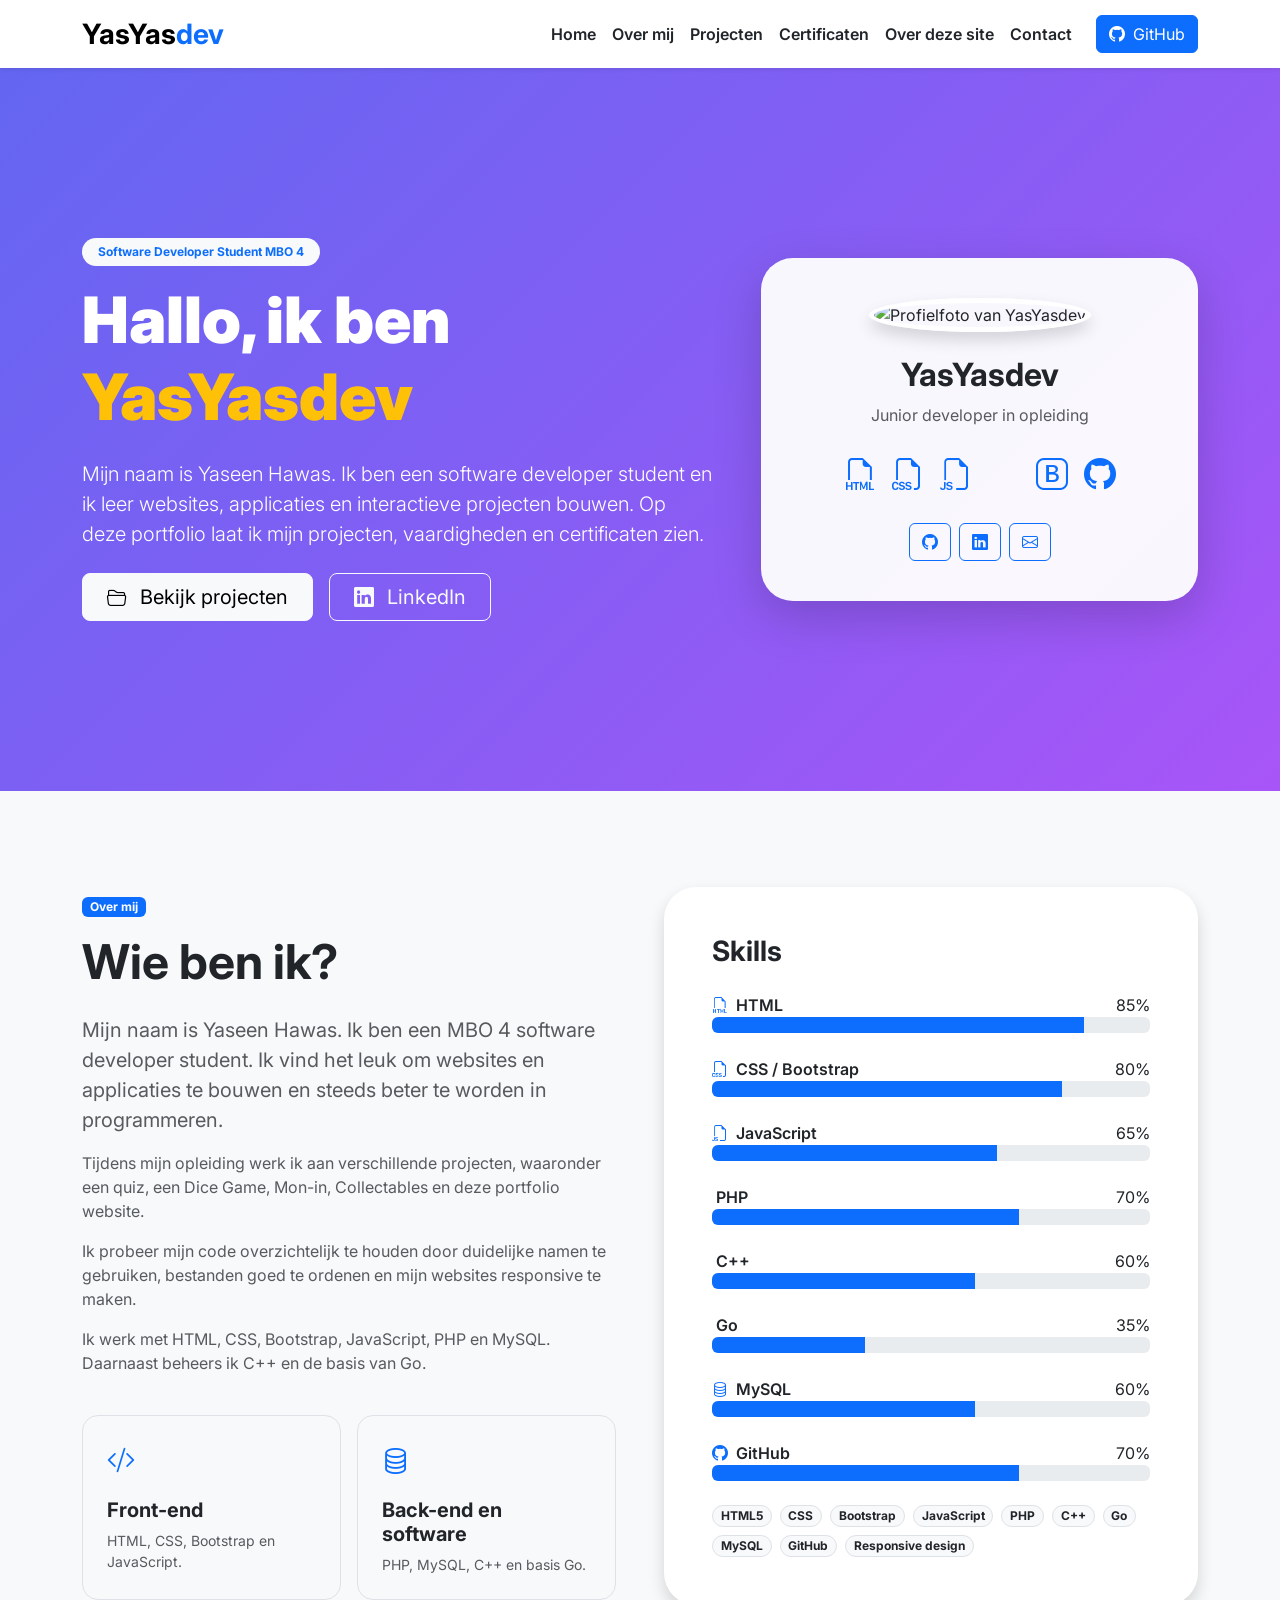
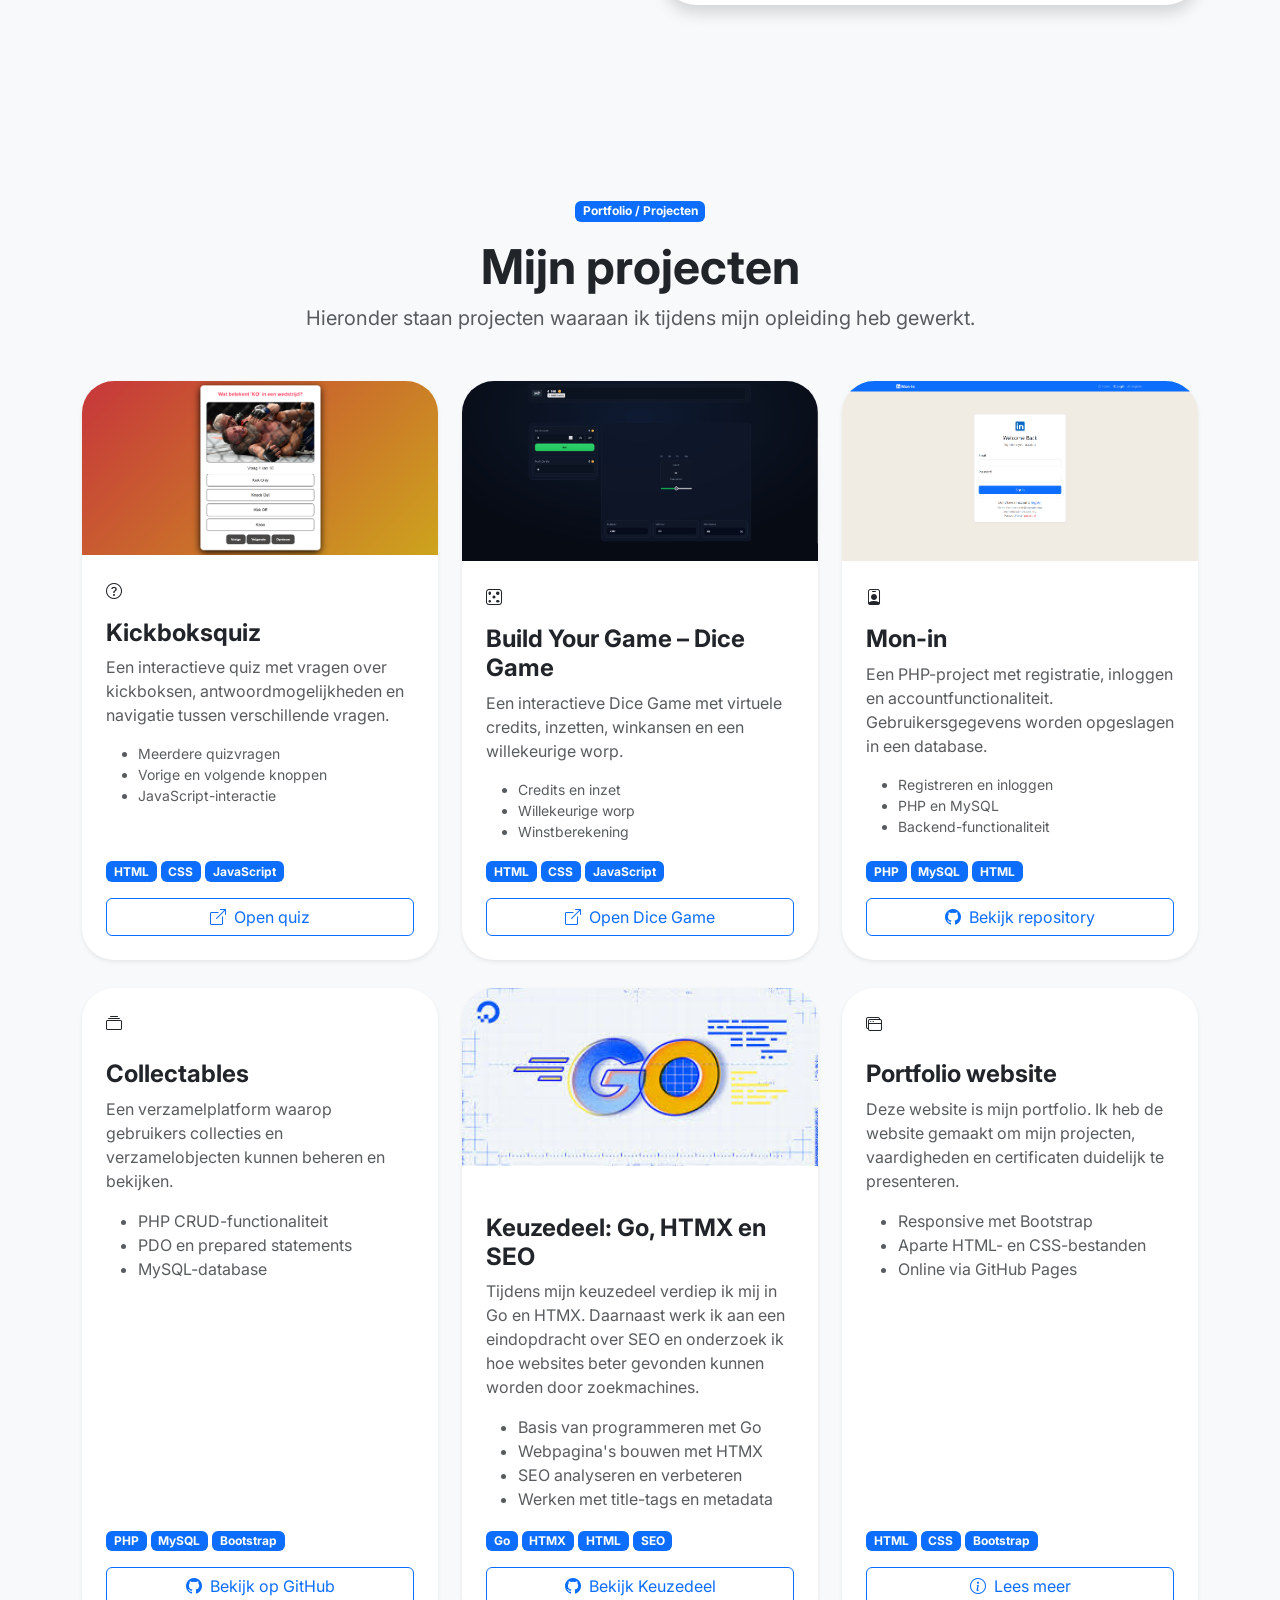
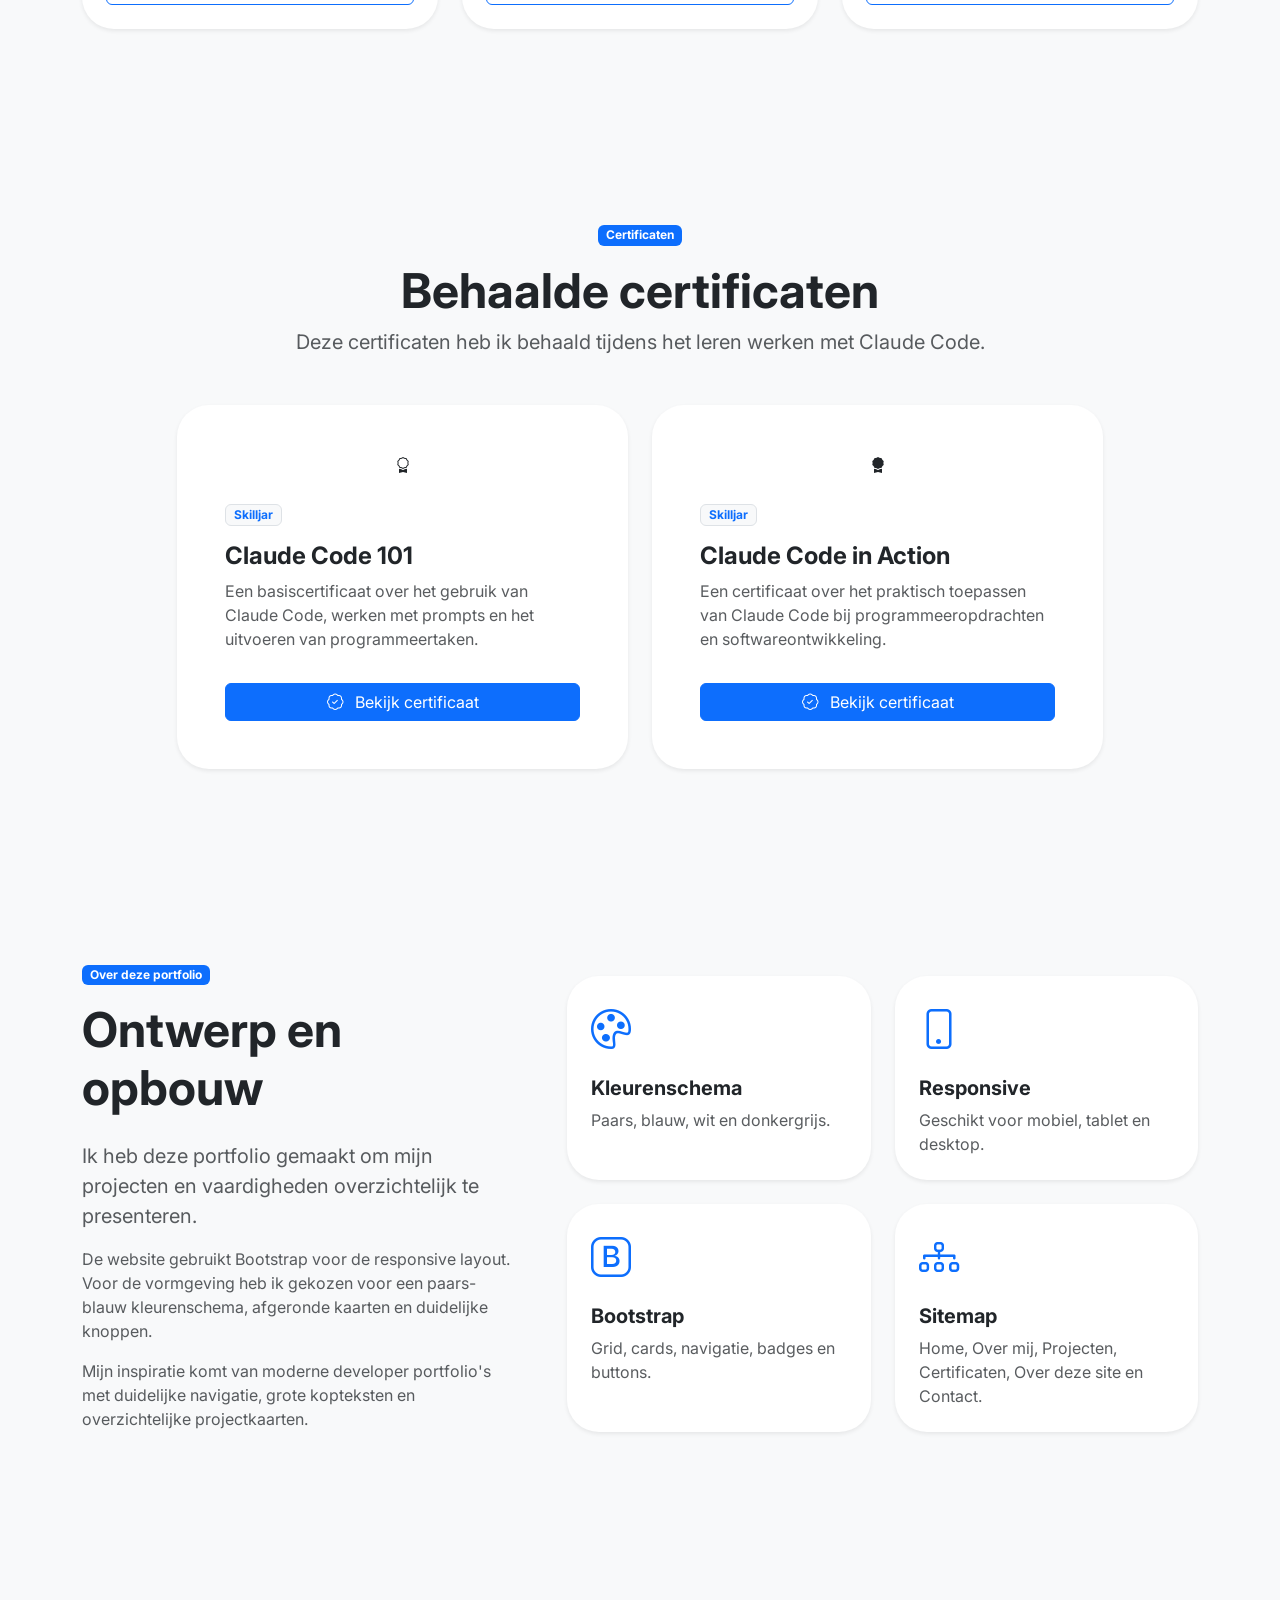
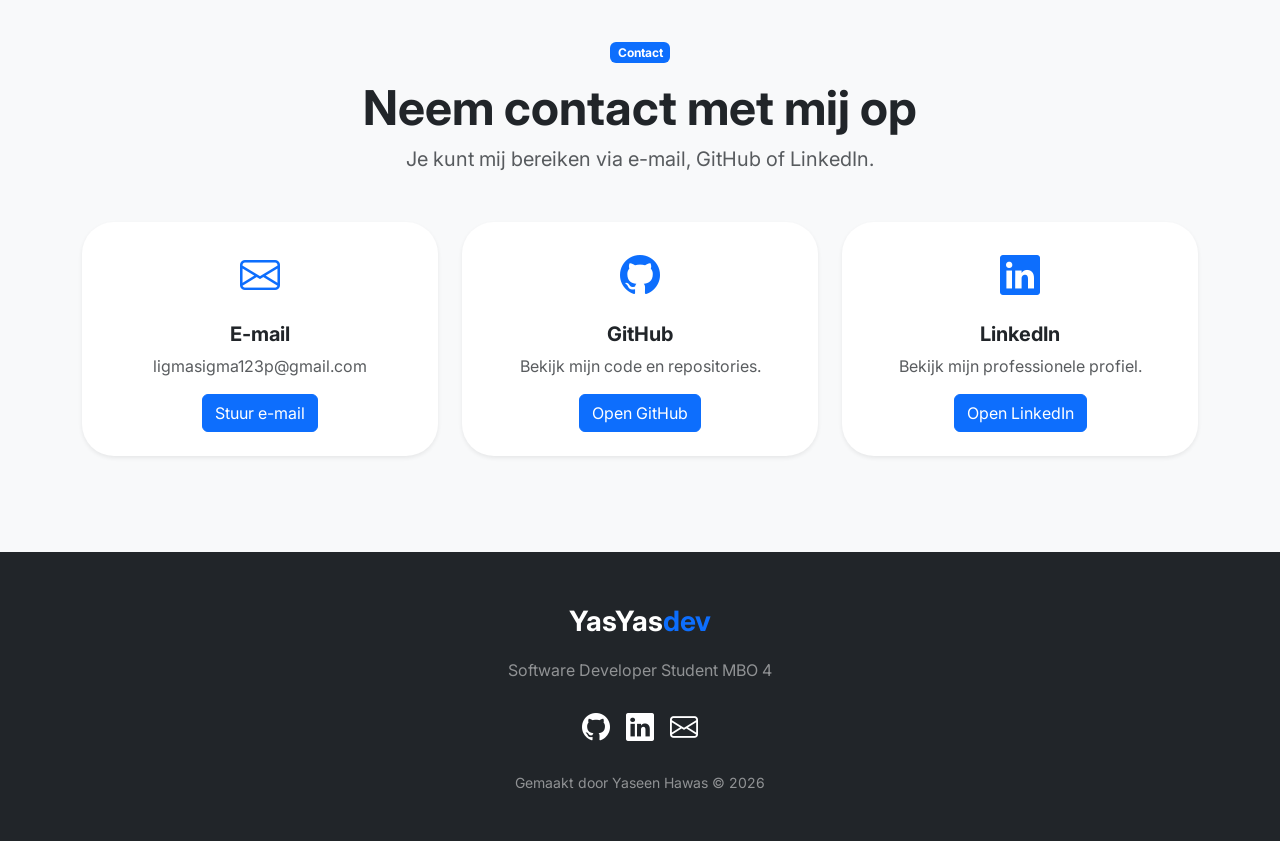
==== commit 5af21016: "GO Lang keuzedeel gevoegd" ====
--- a/index.html
+++ b/index.html
@@ -554,7 +554,6 @@
 
           <!-- 1ste rij -->
           <div class="row g-4 justify-content-center">
-            <!-- quiz -->
             <!-- Quiz -->
             <div class="col-md-6 col-lg-4">
               <article
@@ -620,7 +619,7 @@
                     <i class="bi bi-dice-5"></i>
                   </div>
 
-                  <h3 class="h4 fw-bold">Dice Game</h3>
+                  <h3 class="h4 fw-bold">Build Your Game – Dice Game</h3>
 
                   <p class="text-muted">
                     Een interactieve Dice Game met virtuele credits, inzetten,
@@ -744,6 +743,60 @@
                     >
                       <i class="bi bi-github me-1"></i>
                       Bekijk op GitHub
+                    </a>
+                  </div>
+                </div>
+              </article>
+            </div>
+
+            <!-- Keuzedeel Go / HTMX / SEO -->
+            <div class="col-md-6 col-lg-4">
+              <article
+                class="card h-100 border-0 shadow-sm rounded-5 project-card overflow-hidden"
+              >
+                <img
+                  src="./images/golang.jpg"
+                  class="card-img-top project-image"
+                  alt="Screenshot van mijn Go en HTMX keuzedeel"
+                />
+
+                <div class="card-body p-4 d-flex flex-column">
+                  <div class="icon-box mb-4">
+                    <i class="devicon-go-original"></i>
+                  </div>
+
+                  <h3 class="h4 fw-bold">Keuzedeel: Go, HTMX en SEO</h3>
+
+                  <p class="text-muted">
+                    Tijdens mijn keuzedeel verdiep ik mij in Go en HTMX.
+                    Daarnaast werk ik aan een eindopdracht over SEO en onderzoek
+                    ik hoe websites beter gevonden kunnen worden door
+                    zoekmachines.
+                  </p>
+
+                  <ul class="text-muted">
+                    <li>Basis van programmeren met Go</li>
+                    <li>Webpagina's bouwen met HTMX</li>
+                    <li>SEO analyseren en verbeteren</li>
+                    <li>Werken met title-tags en metadata</li>
+                  </ul>
+
+                  <div class="mt-auto">
+                    <div class="mb-3">
+                      <span class="badge text-bg-primary">Go</span>
+                      <span class="badge text-bg-primary">HTMX</span>
+                      <span class="badge text-bg-primary">HTML</span>
+                      <span class="badge text-bg-primary">SEO</span>
+                    </div>
+
+                    <a
+                      href="https://github.com/ROCMondriaanTIN/cohort25-go-htmx-c25-verdieping-software-kd-yasyasdev"
+                      target="_blank"
+                      rel="noopener noreferrer"
+                      class="btn btn-outline-primary w-100"
+                    >
+                      <i class="bi bi-github me-1"></i>
+                      Bekijk Keuzedeel
                     </a>
                   </div>
                 </div>
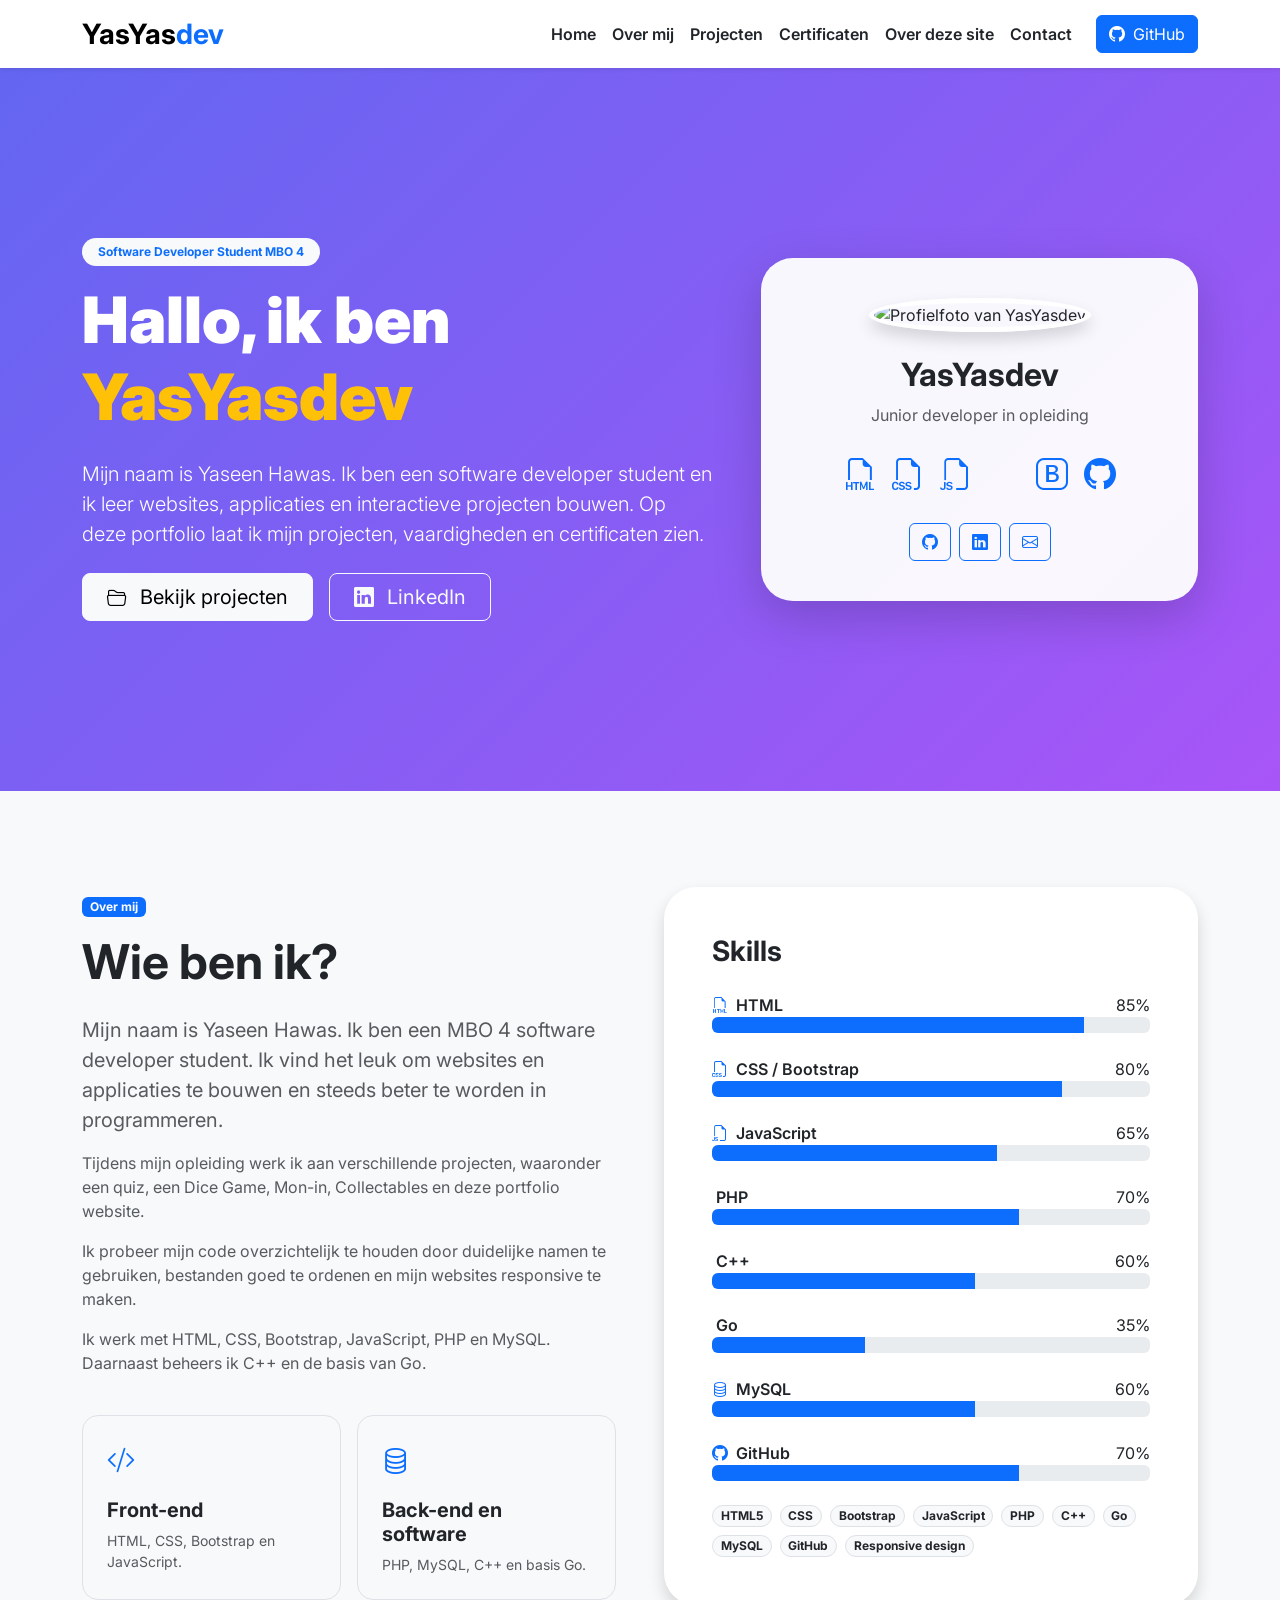
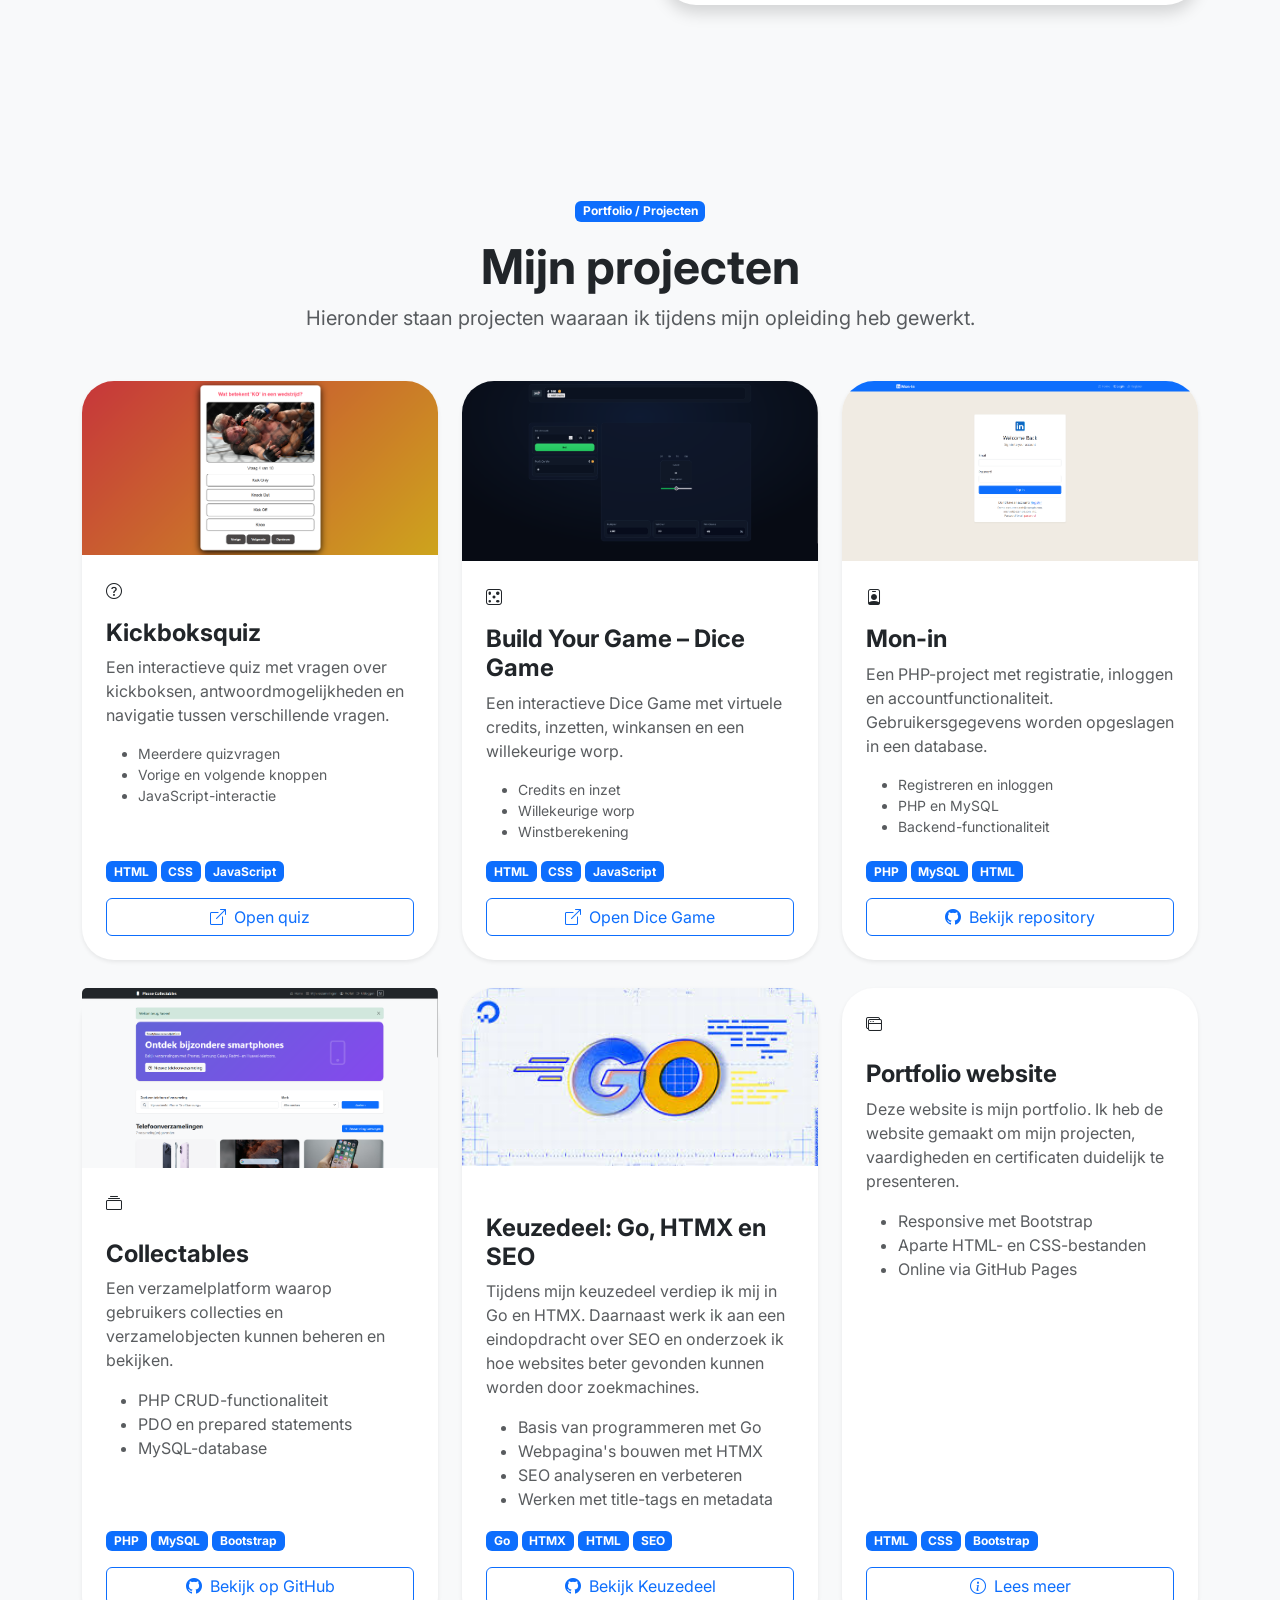
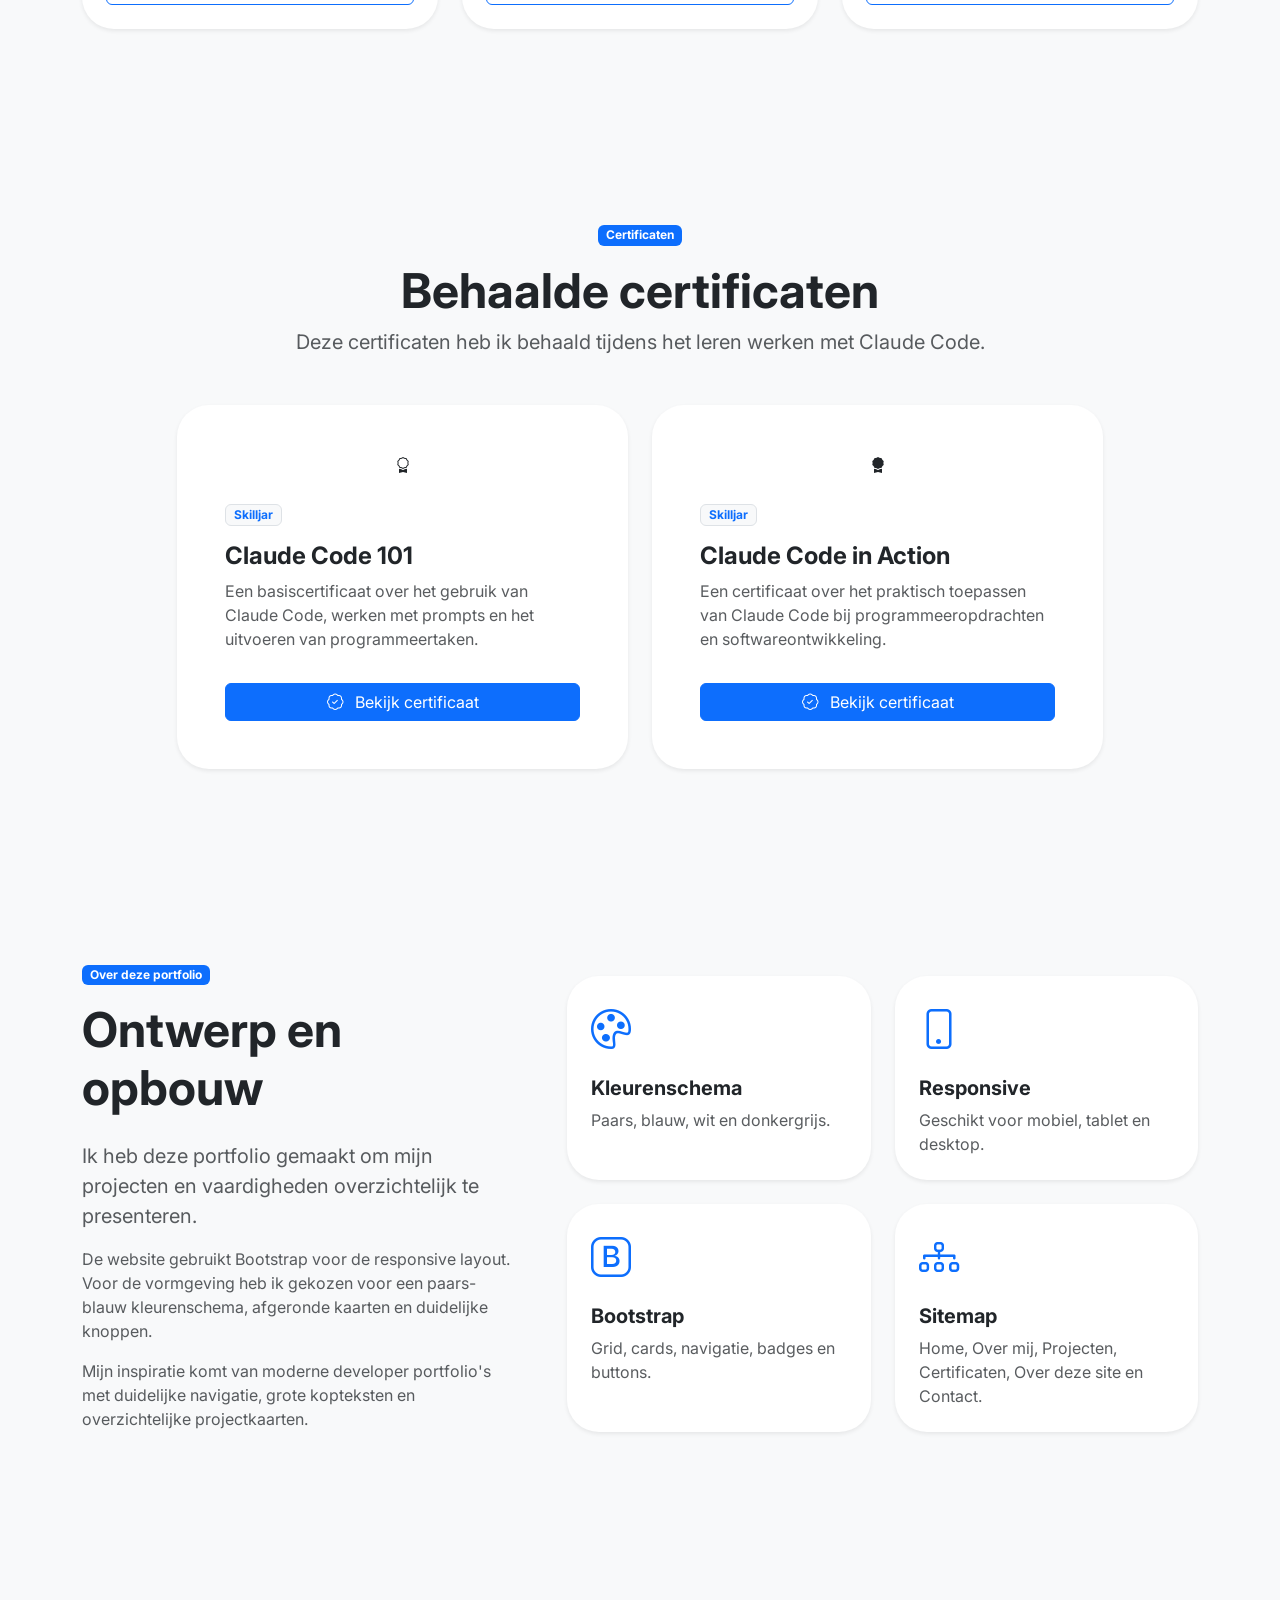
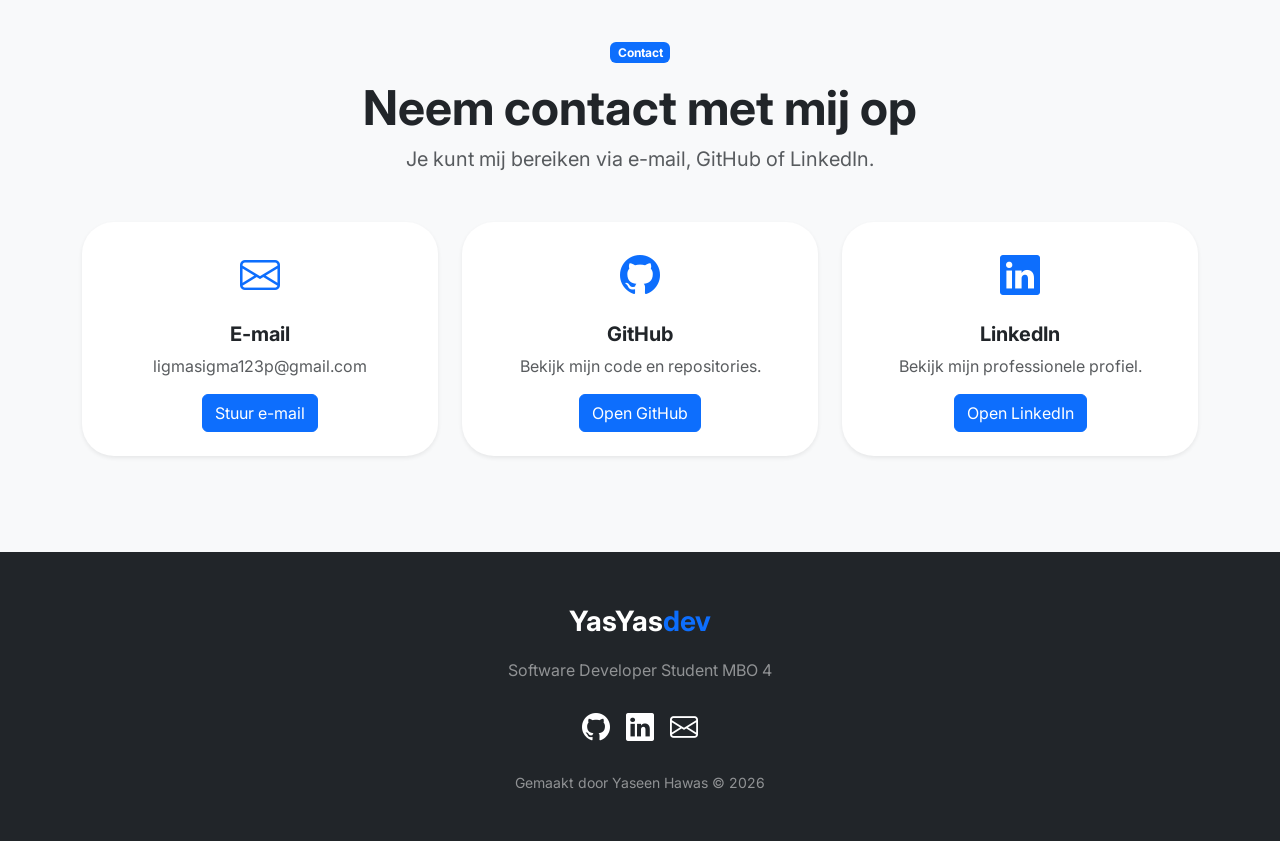
==== commit 96c622e8: "Image toegevoegd (Collectables) Image aan project toegevoegd" ====
--- a/index.html
+++ b/index.html
@@ -710,6 +710,11 @@
               <article
                 class="card h-100 border-0 shadow-sm rounded-5 project-card"
               >
+                <img
+                  src="./images/collectbleds.png"
+                  class="card-img-top project-image"
+                  alt="Screenshot van het Mon-in project"
+                />
                 <div class="card-body p-4 d-flex flex-column">
                   <div class="icon-box mb-4">
                     <i class="bi bi-collection"></i>
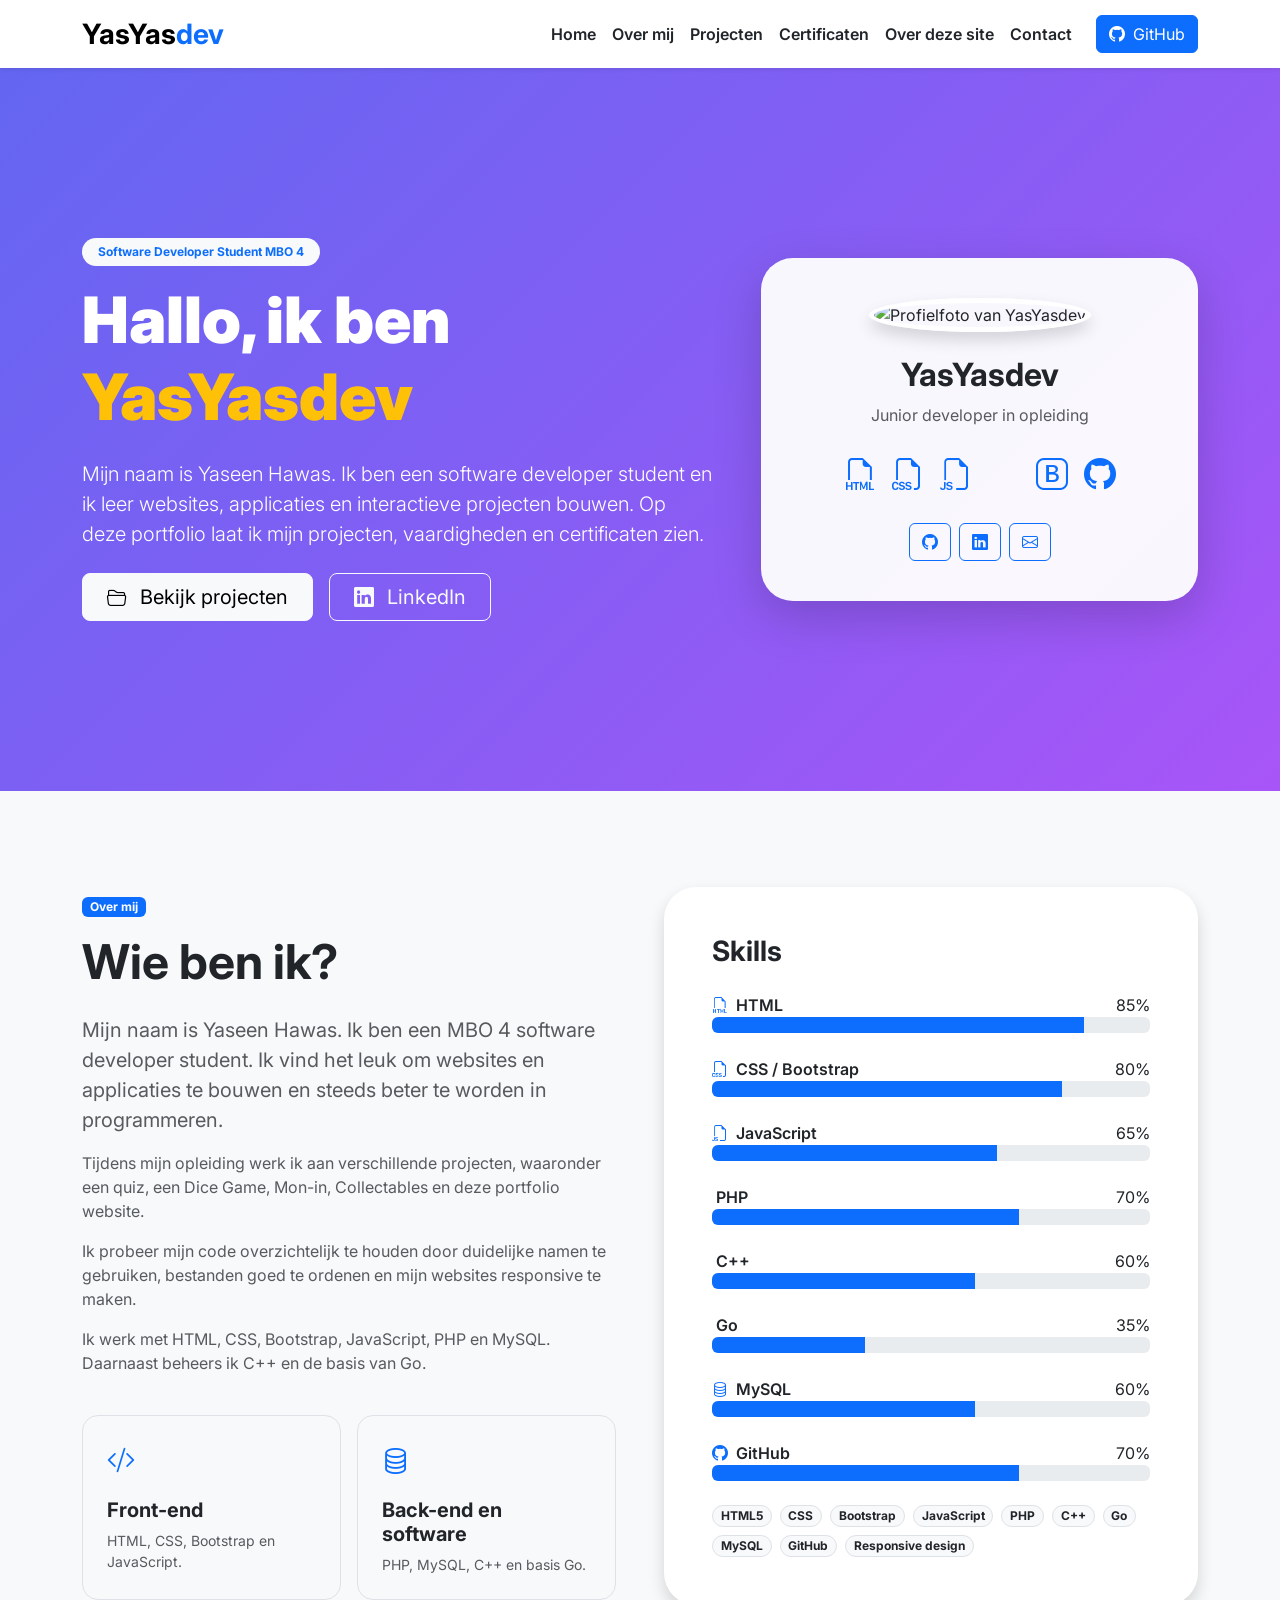
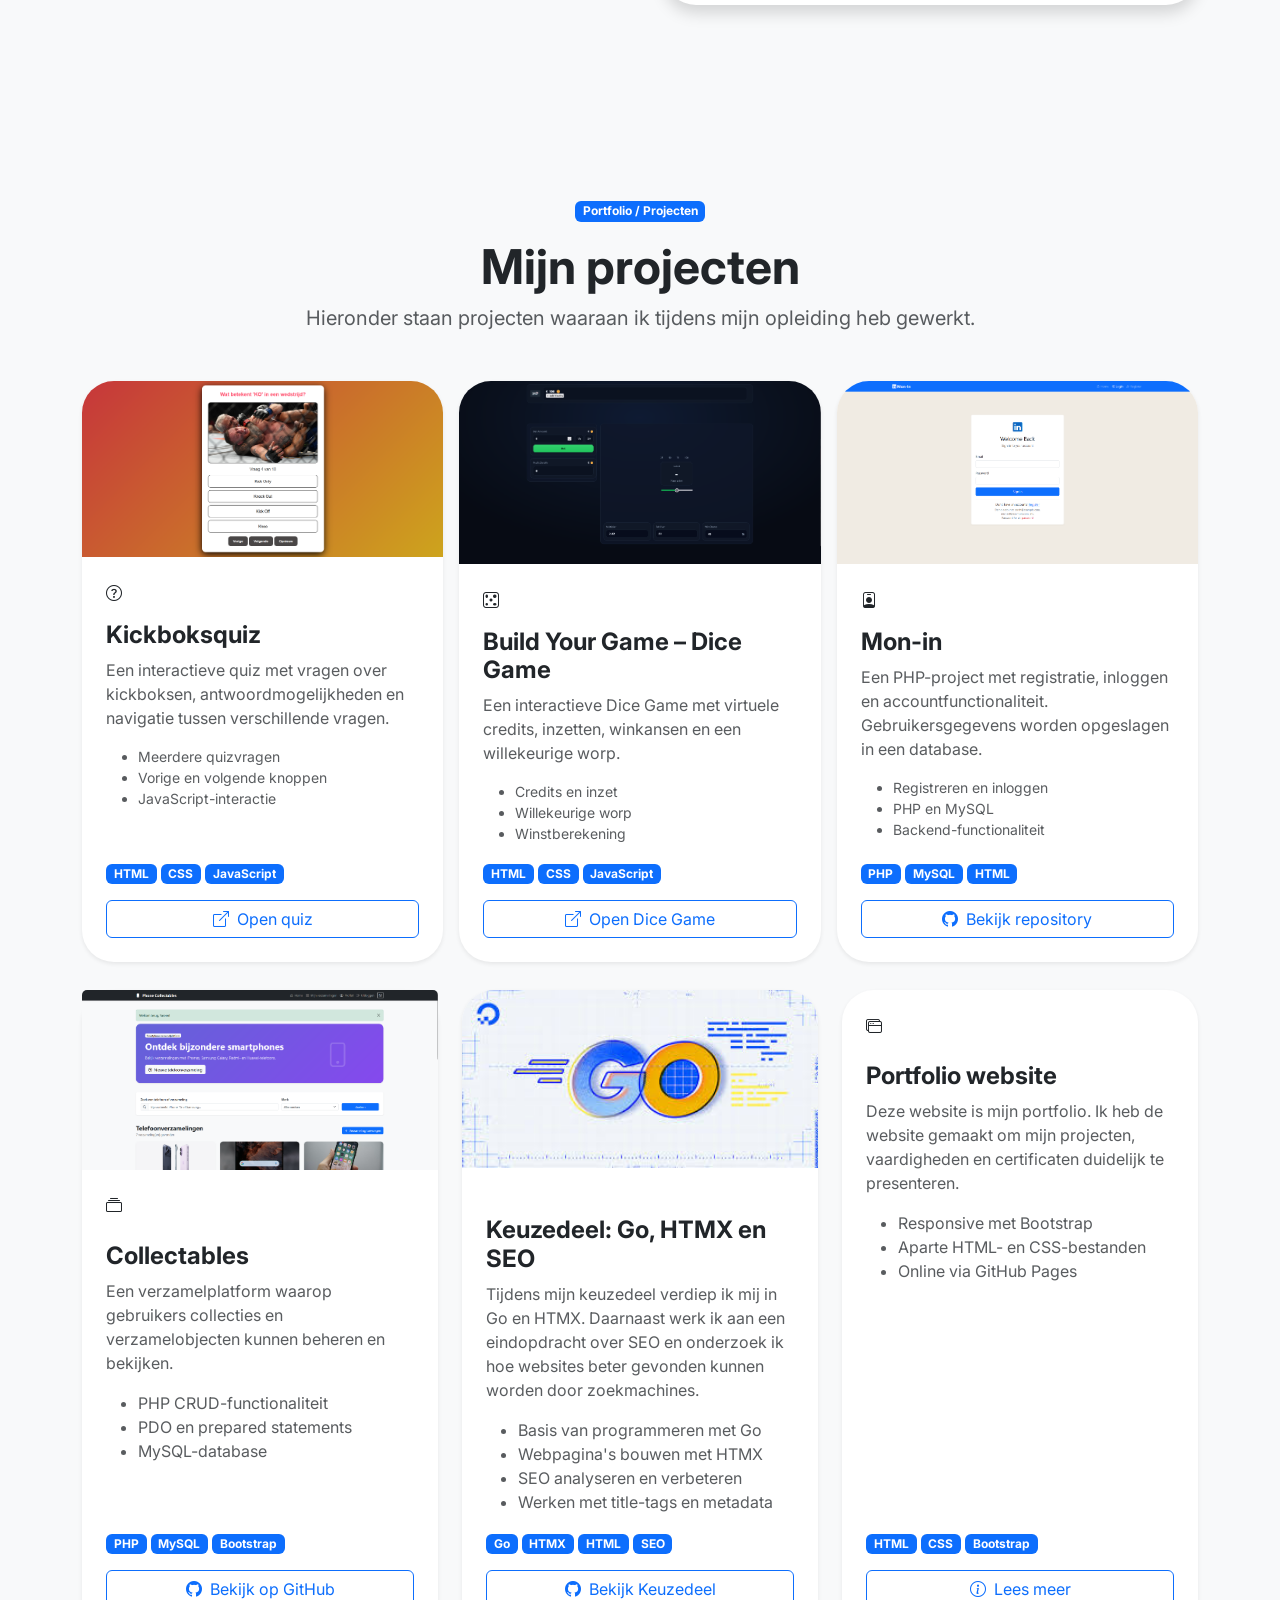
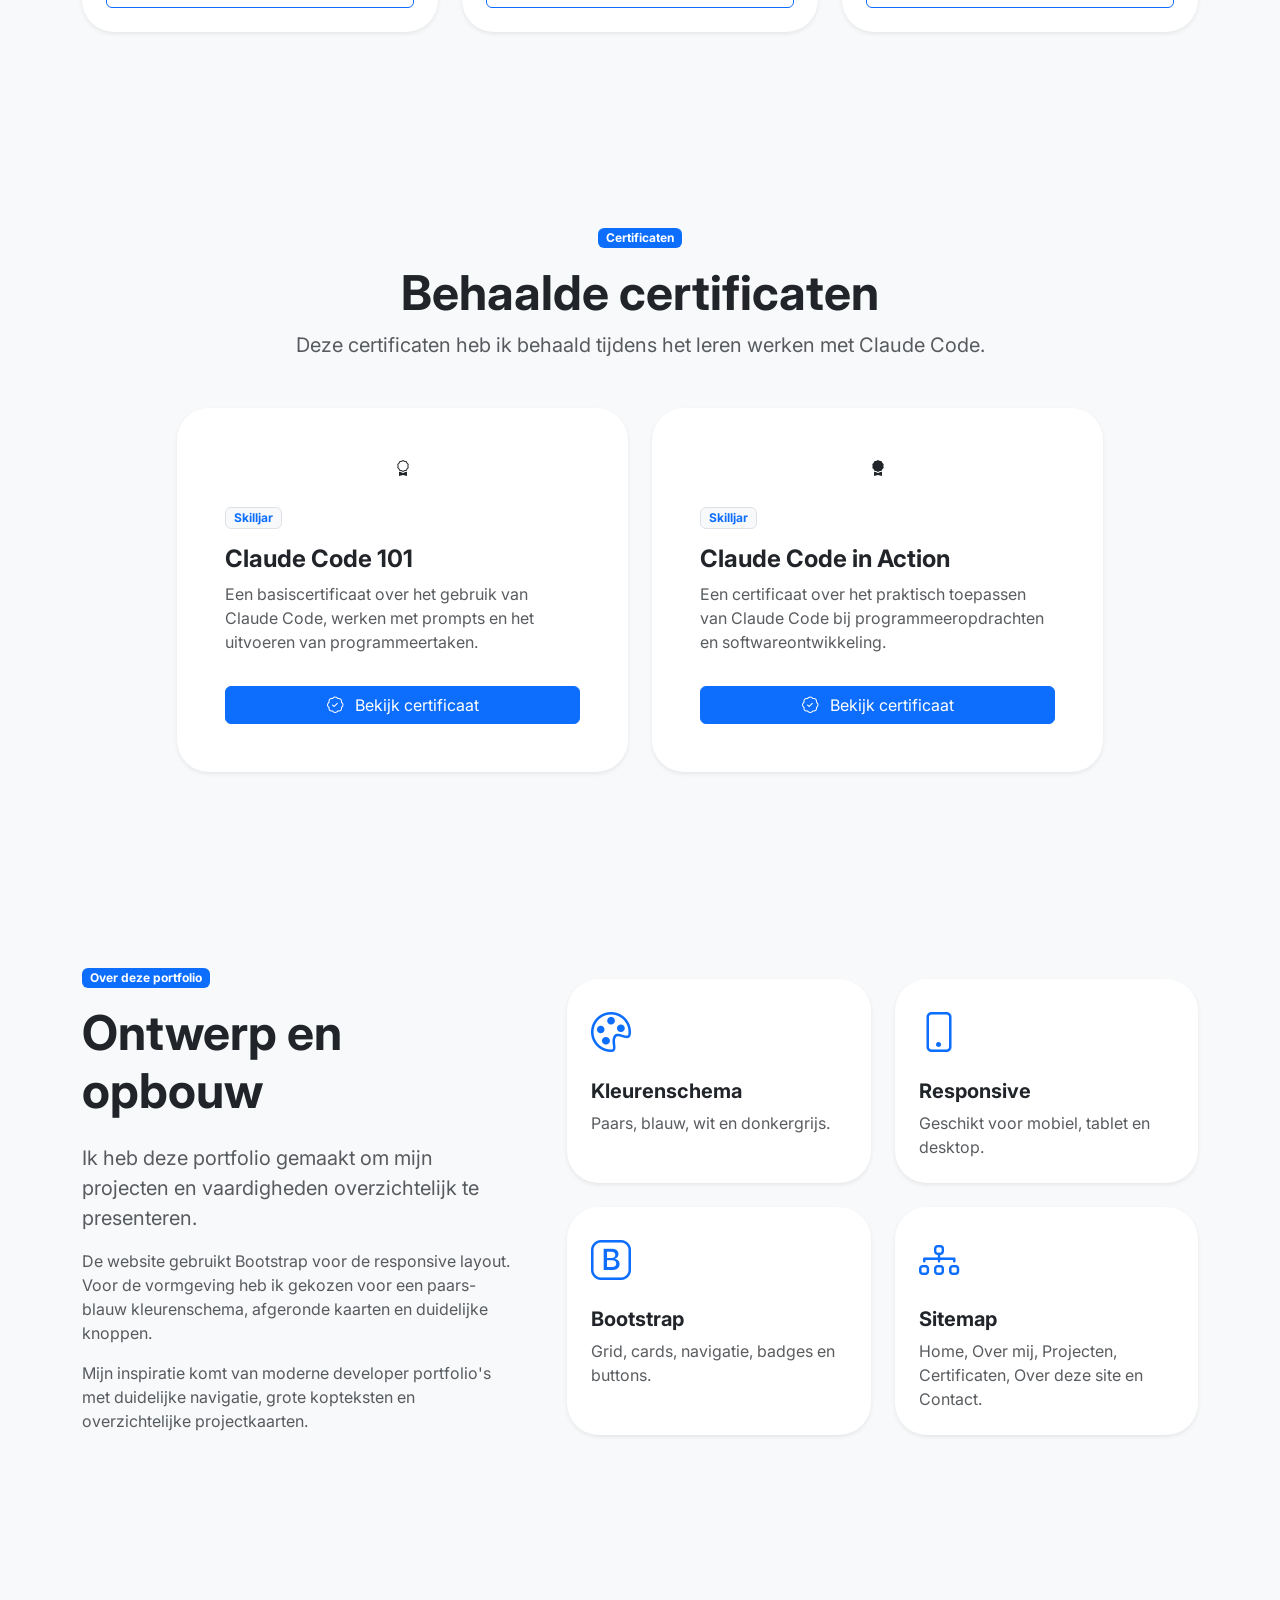
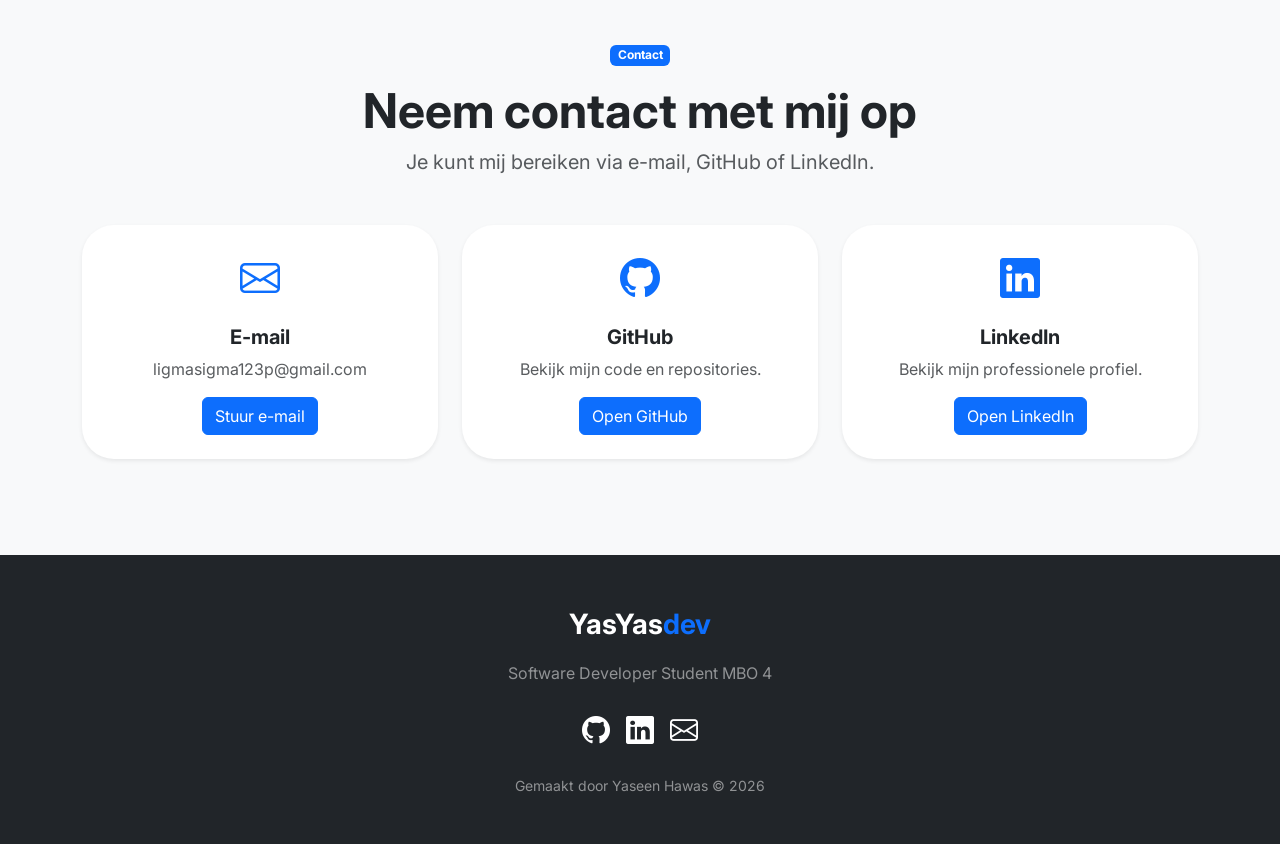
==== commit f7e0cea3: "g-3 gebruikt Heb g-3 gebruikt inplaats van g-4. heb ook mijn comments verbeterd. Mt deze aanpassinge" ====
--- a/index.html
+++ b/index.html
@@ -553,7 +553,7 @@
           </div>
 
           <!-- 1ste rij -->
-          <div class="row g-4 justify-content-center">
+          <div class="row g-3 justify-content-center">
             <!-- Quiz -->
             <div class="col-md-6 col-lg-4">
               <article
@@ -703,7 +703,7 @@
             </div>
           </div>
 
-          <!-- 2de ri boxes centre -->
+          <!-- 2de rij boxes centre -->
           <div class="row g-4 justify-content-center mt-1">
             <!-- collectables -->
             <div class="col-md-6 col-lg-4">
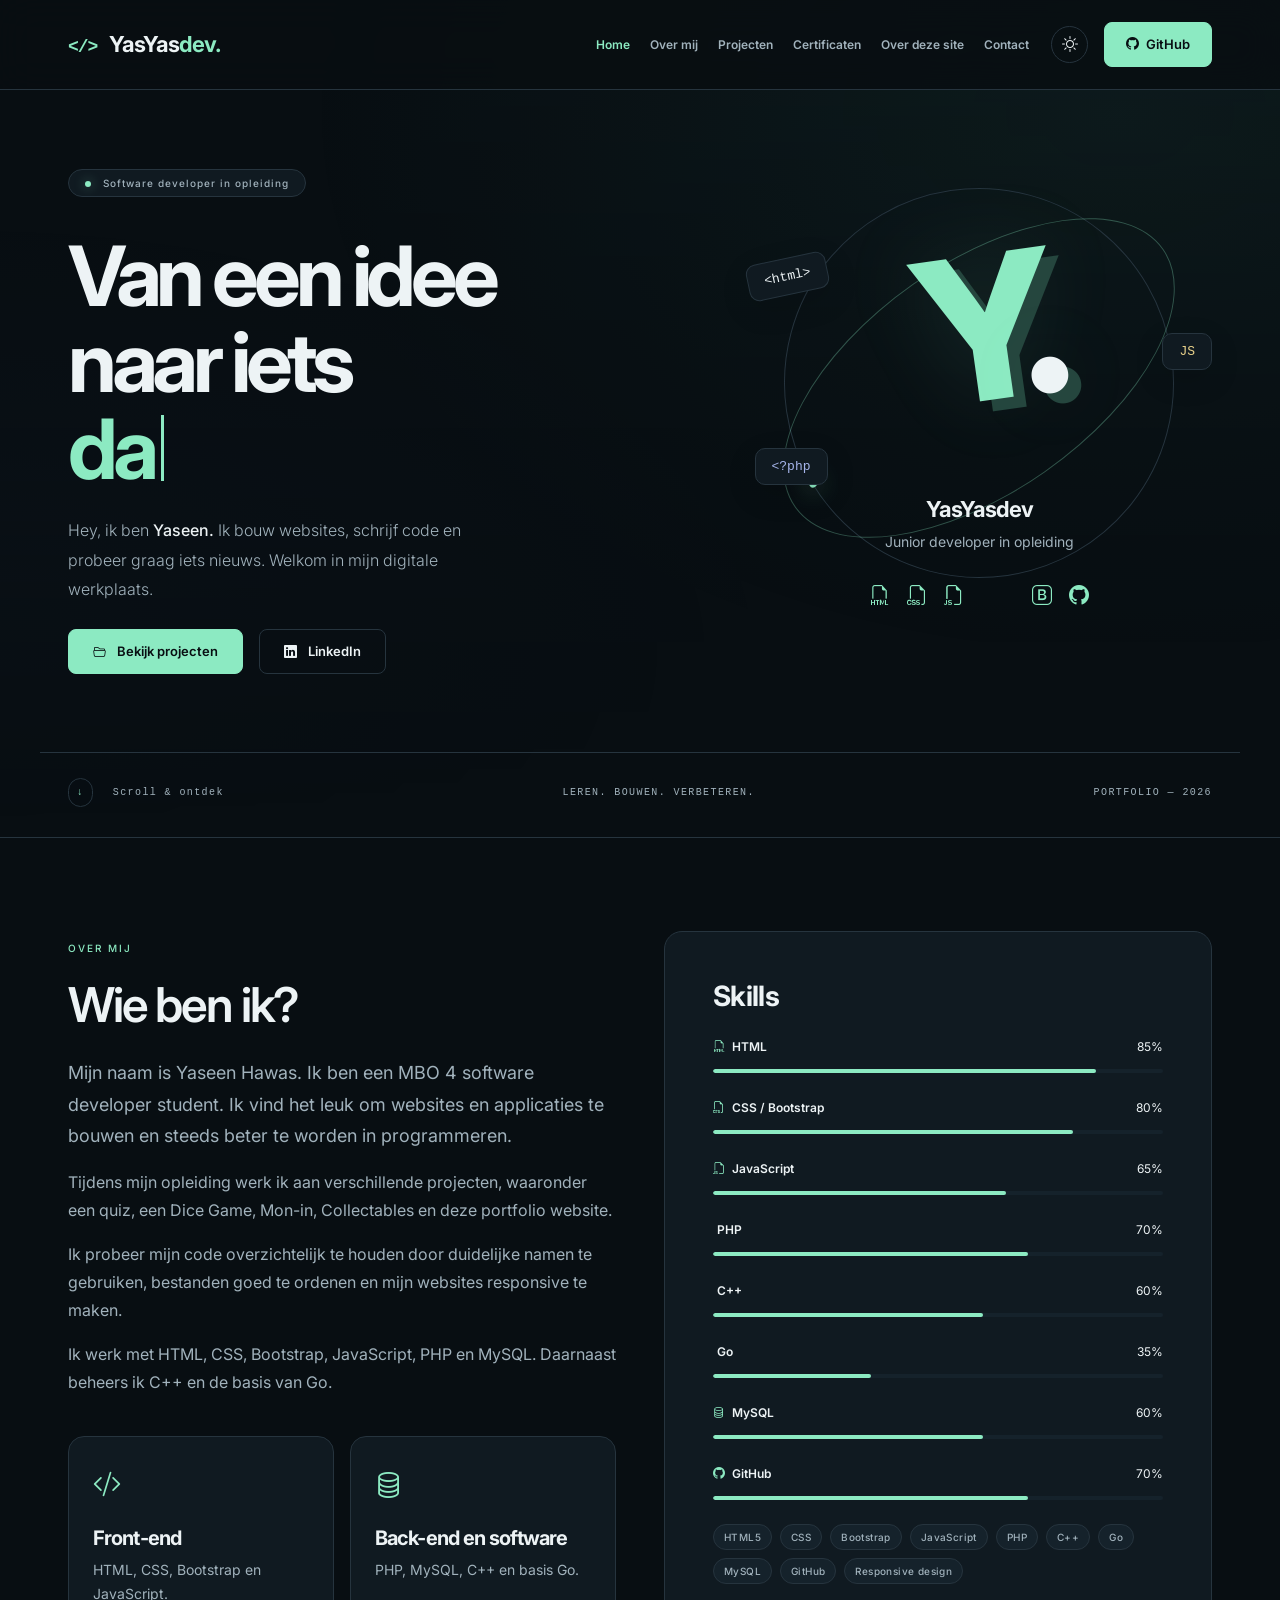
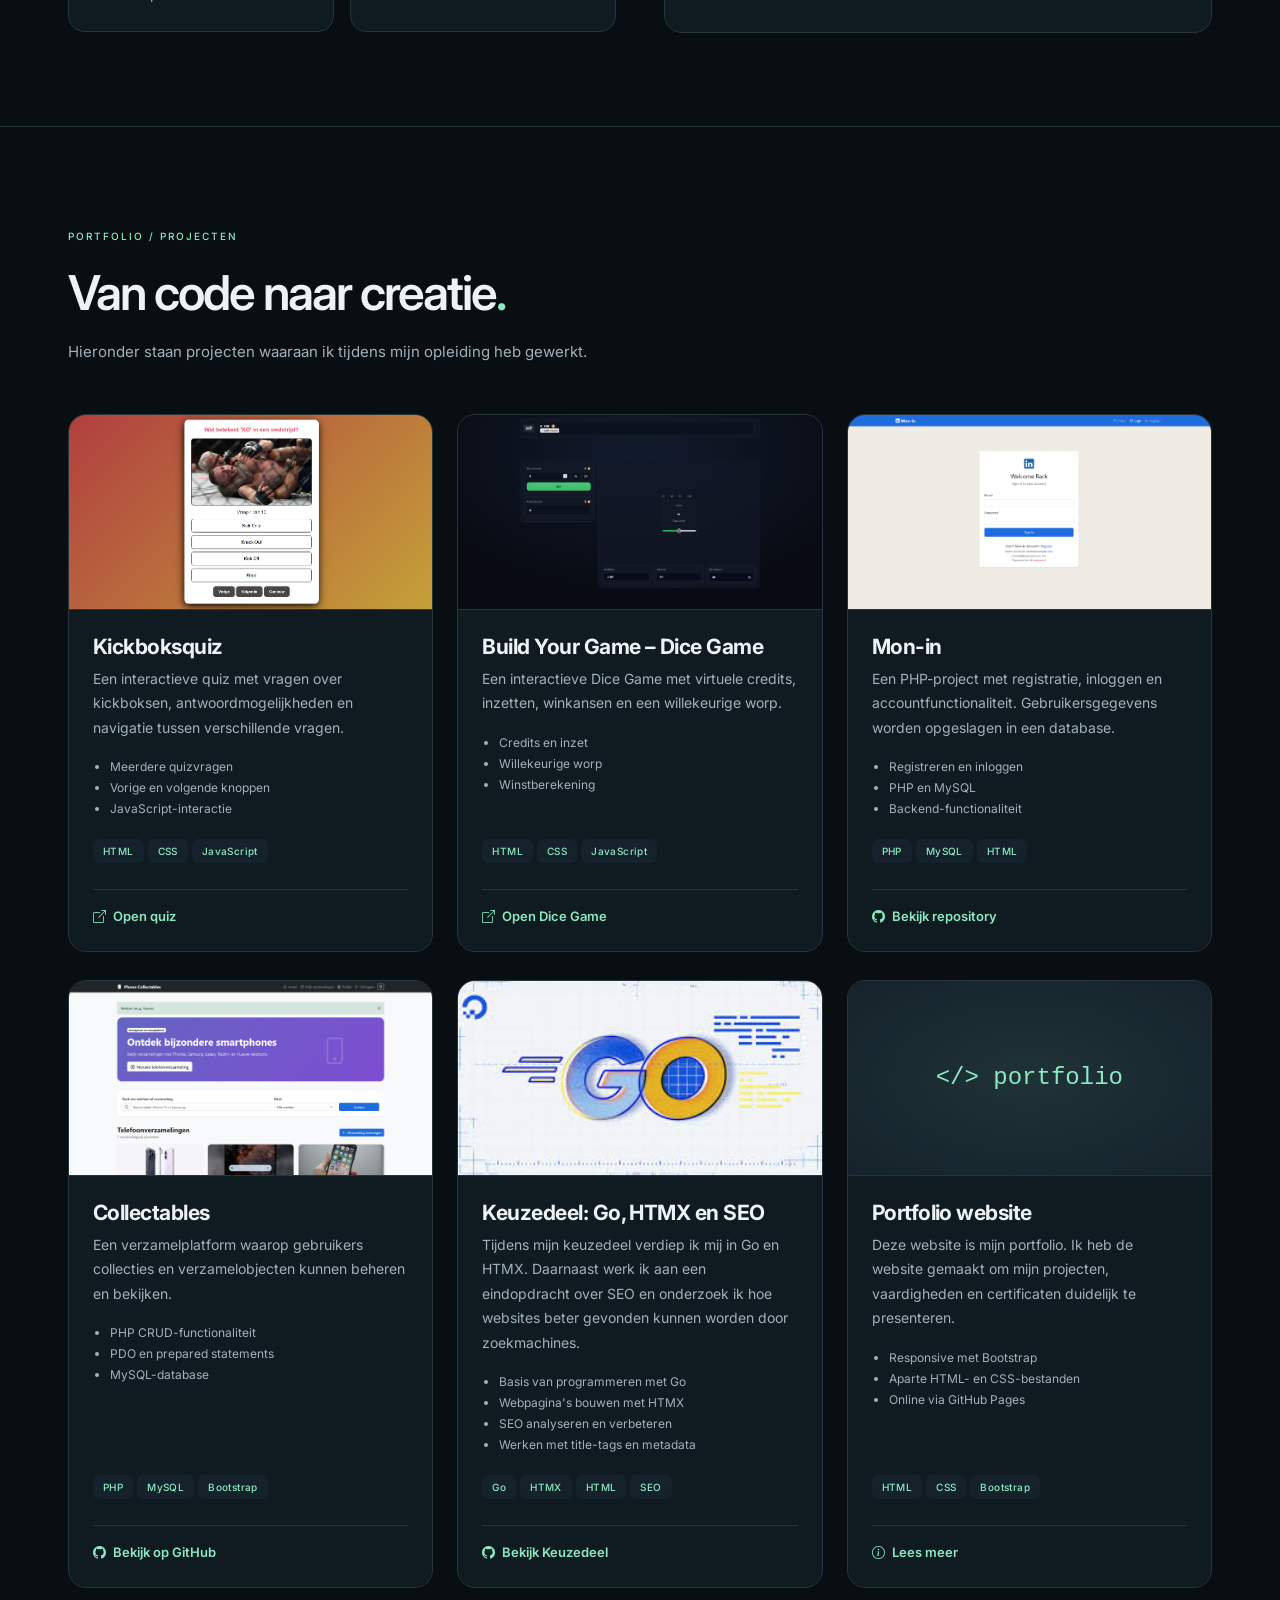
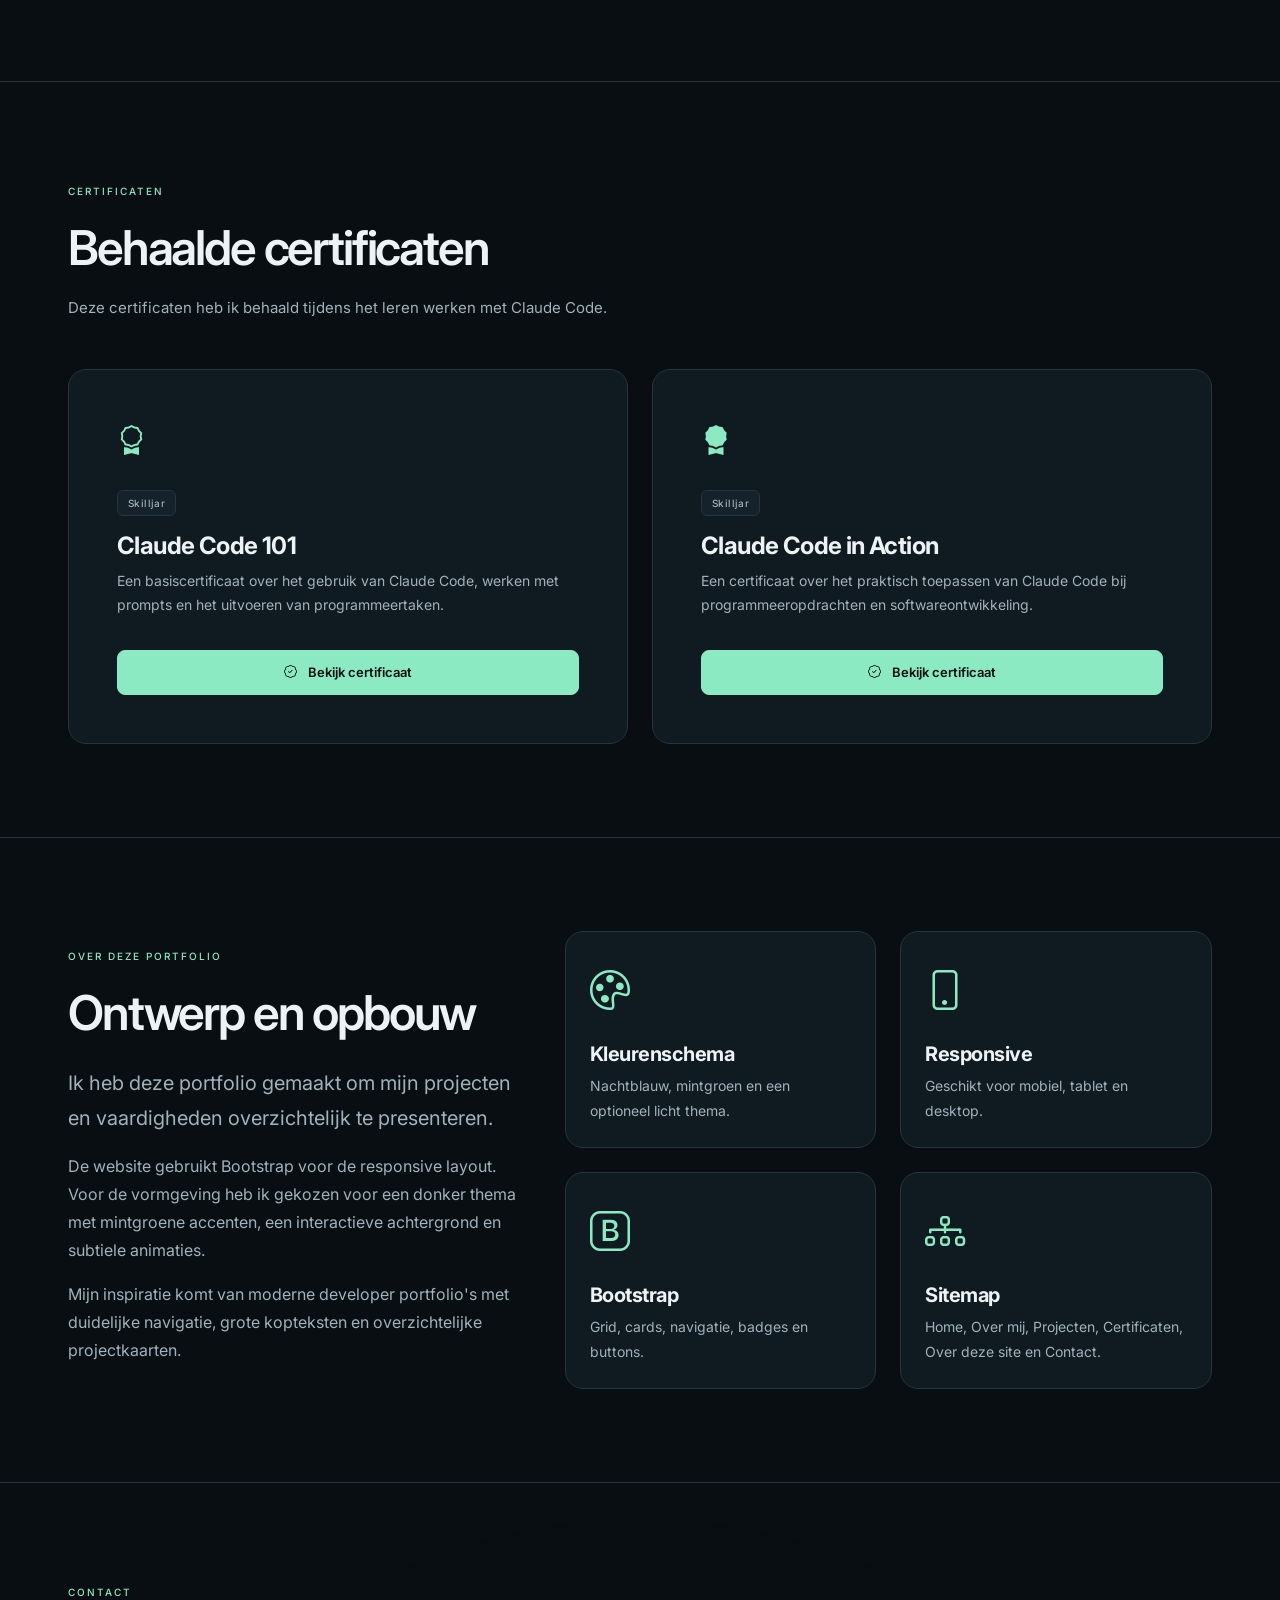
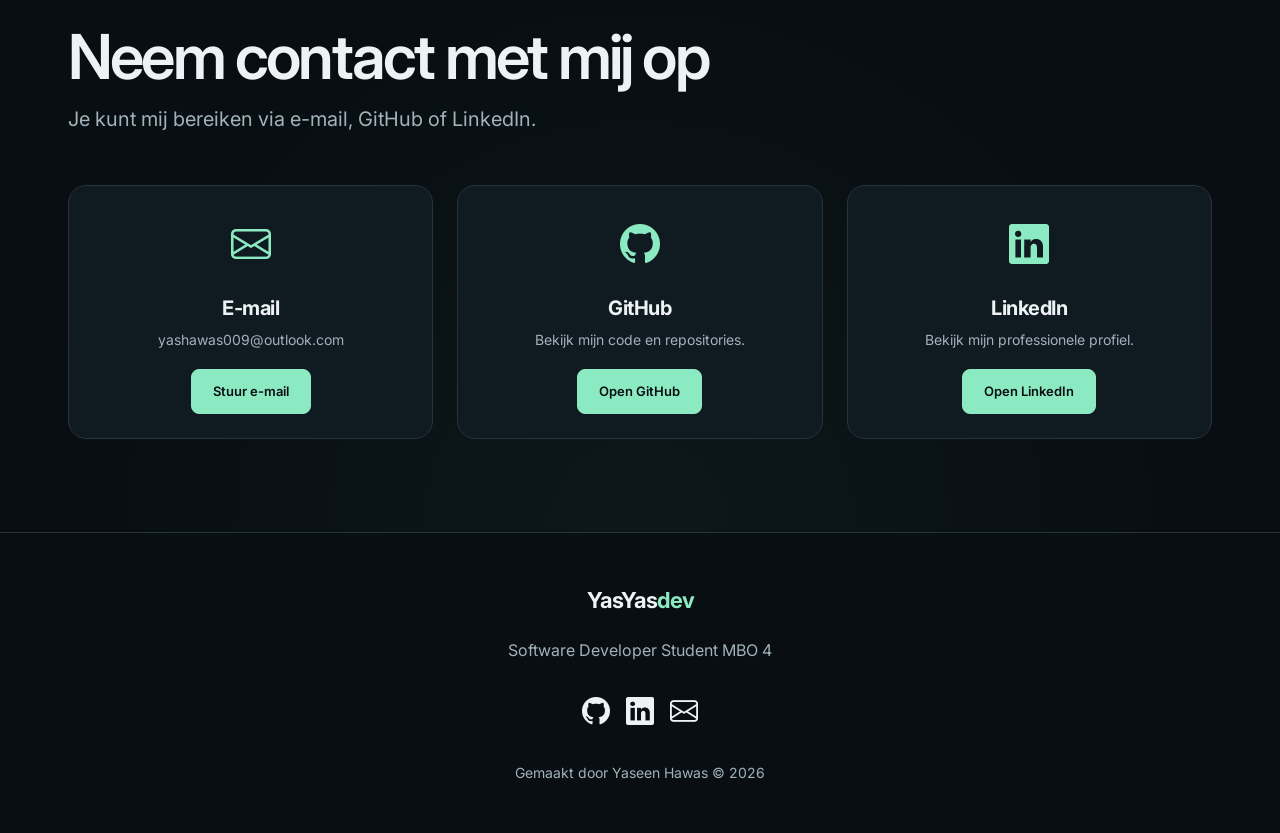
==== commit 5320d7f8: "V 1.0.0" ====
--- a/index.html
+++ b/index.html
@@ -1,5 +1,5 @@
 <!doctype html>
-<html lang="nl">
+<html lang="nl" data-theme="dark">
   <head>
     <meta charset="UTF-8" />
     <meta name="viewport" content="width=device-width, initial-scale=1.0" />
@@ -13,7 +13,7 @@
 
     <title>YasYasdev | Portfolio</title>
 
-    <!-- bootstrap CSS -->
+    <!-- bootstrap css -->
     <link
       href="https://cdn.jsdelivr.net/npm/bootstrap@5.3.3/dist/css/bootstrap.min.css"
       rel="stylesheet"
@@ -41,18 +41,21 @@
       rel="stylesheet"
     />
 
-    <!-- CSS -->
+    <!-- css -->
     <link rel="stylesheet" href="./css/style.css" />
   </head>
 
   <body>
+    <a class="skip-link" href="#projecten">Ga naar projecten</a>
+    <div class="ambient" aria-hidden="true"><div class="ambient-glow"></div></div>
+    <div class="reading-progress" aria-hidden="true"></div>
     <!-- nav -->
     <nav
       class="navbar navbar-expand-lg bg-white navbar-light sticky-top shadow-sm"
     >
       <div class="container">
         <a class="navbar-brand fw-bold fs-3" href="#home">
-          YasYas<span class="text-primary">dev</span>
+          <span class="brand-mark">&lt;/&gt;</span> YasYas<span class="text-primary">dev.</span>
         </a>
 
         <button
@@ -93,6 +96,9 @@
               <a class="nav-link" href="#contact">Contact</a>
             </li>
 
+            <li class="nav-item">
+              <button class="theme-toggle" type="button" aria-label="Licht thema inschakelen" title="Wissel thema"><i class="bi bi-sun" aria-hidden="true"></i></button>
+            </li>
             <li class="nav-item">
               <a
                 class="btn btn-primary ms-lg-3 mt-2 mt-lg-0"
@@ -117,19 +123,16 @@
             <span
               class="badge rounded-pill text-bg-light text-primary px-3 py-2 mb-3"
             >
-              Software Developer Student MBO 4
+              <span class="status-dot"></span> Software developer in opleiding
             </span>
 
             <h1 class="display-3 fw-black mb-4">
-              Hallo, ik ben
-              <span class="text-warning">YasYasdev</span>
+              Van een idee<br />naar iets<br /><span class="visually-hidden">dat werkt</span><span class="hero-accent hero-typewriter" aria-hidden="true"><span id="typed-text">dat werkt</span><span class="typing-cursor"></span></span>
             </h1>
 
             <p class="lead mb-4">
-              Mijn naam is Yaseen Hawas. Ik ben een software developer student
-              en ik leer websites, applicaties en interactieve projecten bouwen.
-              Op deze portfolio laat ik mijn projecten, vaardigheden en
-              certificaten zien.
+              Hey, ik ben <strong>Yaseen.</strong> Ik bouw websites, schrijf code en
+              probeer graag iets nieuws. Welkom in mijn digitale werkplaats.
             </p>
 
             <div
@@ -152,11 +155,17 @@
             </div>
           </div>
 
-          <div class="col-lg-5">
+          <div class="col-lg-5 hero-art-column">
             <div
               class="card border-0 shadow-lg rounded-5 text-center p-4 hero-card"
             >
+              <div class="orbit orbit-one" aria-hidden="true"></div>
+              <div class="orbit orbit-two" aria-hidden="true"></div>
+              <span class="floating-tag tag-html" aria-hidden="true">&lt;html&gt;</span>
+              <span class="floating-tag tag-js" aria-hidden="true">JS</span>
+              <span class="floating-tag tag-php" aria-hidden="true">&lt;?php</span>
               <div class="card-body">
+                <div class="hero-monogram" aria-hidden="true">Y<span>.</span></div>
                 <img
                   src="https://github.com/YasYasdev.png"
                   alt="Profielfoto van YasYasdev"
@@ -202,7 +211,7 @@
                   </a>
 
                   <a
-                    href="mailto:ligmasigma123p@gmail.com"
+                    href="mailto:yashawas009@outlook.com"
                     class="btn btn-outline-primary"
                     aria-label="E-mail"
                   >
@@ -214,6 +223,7 @@
           </div>
         </div>
       </div>
+      <div class="container hero-bottom"><a href="#over-mij"><span class="scroll-cue">↓</span> Scroll &amp; ontdek</a><span>LEREN. BOUWEN. VERBETEREN.</span><span class="hero-edition">PORTFOLIO — 2026</span></div>
     </header>
 
     <main>
@@ -544,7 +554,7 @@
               Portfolio / Projecten
             </span>
 
-            <h2 class="display-5 fw-bold">Mijn projecten</h2>
+            <h2 class="display-5 fw-bold">Van code naar creatie<span class="text-primary">.</span></h2>
 
             <p class="text-muted fs-5 mx-auto section-text">
               Hieronder staan projecten waaraan ik tijdens mijn opleiding heb
@@ -962,8 +972,8 @@
 
               <p class="text-muted">
                 De website gebruikt Bootstrap voor de responsive layout. Voor de
-                vormgeving heb ik gekozen voor een paars-blauw kleurenschema,
-                afgeronde kaarten en duidelijke knoppen.
+                vormgeving heb ik gekozen voor een donker thema met mintgroene
+                accenten, een interactieve achtergrond en subtiele animaties.
               </p>
 
               <p class="text-muted">
@@ -983,7 +993,7 @@
                       <h3 class="h5 fw-bold mt-3">Kleurenschema</h3>
 
                       <p class="text-muted mb-0">
-                        Paars, blauw, wit en donkergrijs.
+                        Nachtblauw, mintgroen en een optioneel licht thema.
                       </p>
                     </div>
                   </div>
@@ -1060,11 +1070,11 @@
                   <h3 class="h5 fw-bold mt-3">E-mail</h3>
 
                   <p class="text-muted contact-value">
-                    ligmasigma123p@gmail.com
+                    yashawas009@outlook.com
                   </p>
 
                   <a
-                    href="mailto:ligmasigma123p@gmail.com"
+                    href="mailto:yashawas009@outlook.com"
                     class="btn btn-primary"
                   >
                     Stuur e-mail
@@ -1152,7 +1162,7 @@
           </a>
 
           <a
-            href="mailto:ligmasigma123p@gmail.com"
+            href="mailto:yashawas009@outlook.com"
             class="text-white footer-icon"
             aria-label="E-mail"
           >
@@ -1168,5 +1178,6 @@
 
     <!-- javascript -->
     <script src="https://cdn.jsdelivr.net/npm/bootstrap@5.3.3/dist/js/bootstrap.bundle.min.js"></script>
+    <script src="./js/portfolio.js"></script>
   </body>
 </html>
--- a/css/style.css
+++ b/css/style.css
@@ -1,44 +1,764 @@
 :root {
-  --primary-color: #6366f1;
-  --secondary-color: #a855f7;
-  --dark-color: #111827;
-  --light-bg: #f8f9fa;
-}
+  color-scheme:dark;
+  --bg:#080e12;
+  --surface:#101a21;
+  --surface-2:#15222b;
+  --text:#edf3f5;
+  --muted:#a1b2bc;
+  --accent:#8ceac2;
+  --line:#26343e;
+  --primary-color:var(--accent);
+  --mx:0px;
+  --my:0px
+}
+[data-theme=light] {
+  color-scheme:light;
+  --bg:#f3f7f5;
+  --surface:#fff;
+  --surface-2:#e5efea;
+  --text:#142c27;
+  --muted:#52665f;
+  --accent:#167451;
+  --line:#cbded3
+}
+* {
+  box-sizing:border-box
+}
+html {
+  scroll-behavior:smooth;
+  scroll-padding-top:100px
+}
+body {
+  font-family:Inter,sans-serif;
+  color:var(--text);
+  background:var(--bg);
+  line-height:1.75;
+  overflow-x:clip
+}
+::selection {
+  background:var(--accent);
+  color:var(--bg)
+}
+a {
+  color:inherit
+}
+button,a {
+  -webkit-tap-highlight-color:transparent
+}
+a:focus-visible,button:focus-visible {
+  outline:3px solid var(--accent);
+  outline-offset:5px
+}
+h1,h2,h3 {
+  letter-spacing:-.045em;
+  line-height:1.15
+}
+.fw-black {
+  font-weight:800
+}
+.text-primary,.text-warning {
+  color:var(--accent)!important
+}
+.text-muted,.text-white-50 {
+  color:var(--muted)!important
+}
+.text-dark,.text-white {
+  color:var(--text)!important
+}
+.bg-light,.bg-dark {
+  background:transparent!important
+}
+.border {
+  border-color:var(--line)!important
+}
+.shadow,.shadow-sm,.shadow-lg {
+  box-shadow:none!important
+}
+.rounded-5 {
+  border-radius:18px!important
+}
+.container {
+  max-width:1200px;
+  padding-left:28px;
+  padding-right:28px
+}
+.ambient {
+  position:fixed;
+  inset:0;
+  z-index:-1;
+  pointer-events:none;
+  overflow:hidden;
+  background-image:radial-gradient(var(--line) .65px,transparent .65px);
+  background-size:24px 24px;
+  mask-image:linear-gradient(#000,transparent 95%)
+}
+.ambient-glow {
+  position:absolute;
+  inset:-25%;
+  background:radial-gradient(ellipse at 75% 25%,#429d8b19,transparent 40%),radial-gradient(ellipse at 15% 65%,#5868c411,transparent 35%);
+  transform:translate3d(var(--mx),var(--my),0);
+  transition:transform 1.5s ease-out
+}
+.reading-progress {
+  position:fixed;
+  left:0;
+  top:0;
+  height:2px;
+  width:100%;
+  transform:scaleX(0);
+  transform-origin:left;
+  background:var(--accent);
+  z-index:1100
+}
+.skip-link {
+  position:fixed;
+  top:-100px;
+  left:20px;
+  z-index:1200;
+  padding:10px 20px;
+  background:var(--accent);
+  color:var(--bg)
+}
+.skip-link:focus {
+  top:10px
+}
+.navbar {
+  background:color-mix(in srgb,var(--bg) 88%,transparent)!important;
+  backdrop-filter:blur(18px);
+  border-bottom:1px solid var(--line);
+  padding:20px 0
+}
+.navbar-brand {
+  color:var(--text)!important;
+  font-size:22px!important;
+  letter-spacing:-1px
+}
+.brand-mark {
+  font-family:monospace;
+  font-size:18px;
+  margin-right:8px;
+  color:var(--accent)
+}
+.nav-link {
+  color:var(--muted);
+  font-size:12px;
+  padding:8px 10px!important
+}
+.nav-link:hover,.nav-link.active {
+  color:var(--accent)!important
+}
+.navbar-toggler {
+  border-color:var(--line);
+  padding:10px
+}
+.navbar-toggler-icon {
+  filter:invert(1)
+}
+[data-theme=light] .navbar-toggler-icon {
+  filter:none
+}
+.theme-toggle {
+  background:transparent;
+  border:1px solid var(--line);
+  color:var(--text);
+  width:37px;
+  height:37px;
+  border-radius:50%;
+  margin-left:12px
+}
+.theme-toggle:hover {
+  background:var(--surface-2)
+}
+.btn {
+  border-radius:8px;
+  font-weight:600;
+  font-size:13px;
+  padding:12px 21px;
+  transition:transform .25s,background .25s,color .25s,border-color .25s
+}
+.btn:hover {
+  transform:translateY(-3px)
+}
+.btn-primary,.btn-light {
+  background:var(--accent);
+  color:var(--bg);
+  border-color:var(--accent)
+}
+.btn-primary:hover,.btn-light:hover {
+  background:var(--text);
+  color:var(--bg);
+  border-color:var(--text)
+}
+.btn-outline-primary,.btn-outline-light {
+  background:transparent;
+  border-color:var(--line);
+  color:var(--text)
+}
+.btn-outline-primary:hover,.btn-outline-light:hover {
+  background:var(--surface-2);
+  border-color:var(--accent);
+  color:var(--accent)
+}
+.hero-section {
+  position:relative;
+  overflow:hidden
+}
+.min-vh-75 {
+  min-height:690px
+}
+.hero-section h1 {
+  font-size:clamp(56px,6.5vw,90px);
+  line-height:1.04;
+  font-weight:700;
+  margin-top:20px;
+  letter-spacing:-.065em
+}
+.hero-accent {
+  color:var(--accent)
+}
+.hero-typewriter {
+  display:inline-block;
+  min-height:1.04em;
+  white-space:nowrap;
+}
+.typing-cursor {
+  display:inline-block;
+  width:.035em;
+  height:.8em;
+  margin-left:.09em;
+  vertical-align:-.03em;
+  background:var(--accent);
+  animation:cursor-blink 1s step-end infinite;
+}
+@keyframes cursor-blink {
+  0%, 100% { opacity:1; }
+  50% { opacity:0; }
+}
+.hero-section .lead {
+  font-size:16px;
+  line-height:1.85;
+  max-width:450px;
+  color:var(--muted)
+}
+.hero-section .lead strong {
+  color:var(--text);
+  font-weight:500
+}
+.hero-section .badge {
+  background:var(--surface)!important;
+  border:1px solid var(--line);
+  color:var(--muted)!important;
+  font-size:10px;
+  letter-spacing:1px;
+  font-weight:500
+}
+.status-dot {
+  display:inline-block;
+  width:6px;
+  height:6px;
+  border-radius:50%;
+  background:var(--accent);
+  margin-right:8px;
+  box-shadow:0 0 12px #8ceac277
+}
+.hero-card {
+  background:transparent;
+  color:var(--text);
+  position:relative;
+  isolation:isolate;
+  min-height:450px;
+  display:flex;
+  justify-content:center
+}
+.hero-card .card-body {
+  padding-top:285px
+}
+.profile-img {
+  display:none
+}
+.hero-monogram {
+  position:absolute;
+  top:40px;
+  left:50%;
+  transform:translateX(-50%) rotate(-8deg);
+  font-size:200px;
+  line-height:1;
+  font-weight:800;
+  letter-spacing:-25px;
+  color:var(--accent);
+  text-shadow:12px 12px 0 #25463e,0 0 90px #8ceac222
+}
+.hero-monogram span {
+  color:var(--text)
+}
+.hero-card h2 {
+  font-size:22px
+}
+.hero-card p {
+  font-size:12px
+}
+.hero-card .fs-2 {
+  font-size:20px!important;
+  gap:17px!important
+}
+.hero-card .mt-4 {
+  display:none!important
+}
+.orbit {
+  position:absolute;
+  border:1px solid var(--line);
+  border-radius:50%;
+  width:390px;
+  height:390px;
+  left:50%;
+  top:0;
+  transform:translateX(-50%) rotate(-30deg);
+  z-index:-1
+}
+.orbit-two {
+  width:450px;
+  height:230px;
+  top:75px;
+  transform:translateX(-50%) rotate(-35deg);
+  border-color:color-mix(in srgb,var(--accent) 30%,transparent)
+}
+.orbit-one:after {
+  content:'';
+  width:8px;
+  height:8px;
+  border-radius:50%;
+  background:var(--accent);
+  position:absolute;
+  top:50%;
+  left:-4px;
+  box-shadow:0 0 24px var(--accent)
+}
+.floating-tag {
+  position:absolute;
+  font:13px monospace;
+  padding:10px 16px;
+  border:1px solid var(--line);
+  border-radius:10px;
+  background:var(--surface);
+  box-shadow:0 10px 30px #0002;
+  animation:bob 6s ease-in-out infinite
+}
+.tag-html {
+  left:0;
+  top:70px;
+  transform:rotate(-12deg)
+}
+.tag-js {
+  right:0;
+  top:145px;
+  color:#e8d18a;
+  animation-delay:-2s
+}
+.tag-php {
+  left:8px;
+  top:260px;
+  color:#a6b5eb;
+  animation-delay:-4s
+}
+.hero-bottom {
+  display:flex;
+  justify-content:space-between;
+  align-items:center;
+  font:10px monospace;
+  letter-spacing:1.4px;
+  color:var(--muted);
+  padding-top:25px;
+  padding-bottom:30px;
+  border-top:1px solid var(--line)
+}
+.hero-bottom a {
+  text-decoration:none
+}
+.scroll-cue {
+  display:inline-flex;
+  border:1px solid var(--line);
+  border-radius:20px;
+  padding:8px;
+  margin-right:12px;
+  color:var(--accent)
+}
+main section {
+  border-top:1px solid var(--line);
+  position:relative
+}
+main section>.container {
+  padding-top:45px!important;
+  padding-bottom:45px!important
+}
+.display-5 {
+  font-size:clamp(32px,4vw,48px);
+  font-weight:600!important
+}
+.badge {
+  font-size:10px;
+  letter-spacing:.4px;
+  padding:7px 10px;
+  font-weight:500
+}
+.text-bg-primary {
+  background:var(--surface-2)!important;
+  color:var(--accent)!important
+}
+.text-bg-light {
+  background:var(--surface-2)!important;
+  color:var(--muted)!important
+}
+.section-text {
+  max-width:550px;
+  font-size:15px!important;
+  margin-top:18px
+}
+main .text-center.mb-5 {
+  text-align:left!important
+}
+main .section-text {
+  margin-left:0!important
+}
+main .text-center.mb-5>.badge,main .col-lg-6>.badge,main .col-lg-5>.badge {
+  padding-left:0;
+  background:transparent!important;
+  text-transform:uppercase;
+  letter-spacing:2px
+}
+.card {
+  background:var(--surface);
+  color:var(--text);
+  border:1px solid var(--line)!important
+}
+.card p {
+  font-size:14px
+}
+.card h3 {
+  letter-spacing:-.025em
+}
+.card-body>ul {
+  font-size:12px;
+  padding-left:17px
+}
+.icon-box {
+  color:var(--accent);
+  font-size:25px
+}
+.project-card {
+  overflow:hidden;
+  transition:transform .35s,border-color .35s
+}
+.project-card:hover {
+  transform:translateY(-7px);
+  border-color:var(--accent)!important
+}
+.project-image {
+  width:100%;
+  height:195px;
+  object-fit:cover;
+  object-position:top;
+  border-bottom:1px solid var(--line);
+  transition:transform .5s;
+  filter:saturate(.8)
+}
+.project-card:hover .project-image {
+  transform:scale(1.025);
+  filter:saturate(1)
+}
+.project-card .icon-box {
+  display:none
+}
+.project-card .h4 {
+  font-size:21px
+}
+.project-card .btn {
+  border:0;
+  border-top:1px solid var(--line);
+  border-radius:0;
+  text-align:left;
+  padding:17px 0 0;
+  margin-top:5px;
+  color:var(--accent)
+}
+.project-card .btn:hover {
+  background:transparent
+}
+.project-card .badge {
+  margin-bottom:5px
+}
+.project-card:not(:has(img)):before {
+  content:'</>  portfolio';
+  height:195px;
+  display:grid;
+  place-items:center;
+  background:radial-gradient(ellipse at center,#8ceac215,transparent),var(--surface-2);
+  font:24px monospace;
+  color:var(--accent);
+  border-bottom:1px solid var(--line)
+}
+#projecten .row {
+  --bs-gutter-x:24px;
+  --bs-gutter-y:24px
+}
+.progress {
+  height:4px;
+  background:var(--surface-2);
+  margin-top:12px
+}
+.progress-bar {
+  background:var(--accent);
+  border-radius:4px
+}
+#over-mij .card .d-flex.justify-content-between {
+  font-size:12px
+}
+#over-mij .fs-5 {
+  font-size:18px!important
+}
+#over-mij .bg-light {
+  background:var(--surface)!important
+}
+.certificate-icon {
+  width:45px;
+  height:45px;
+  color:var(--accent);
+  font-size:30px
+}
+.certificate-card {
+  transition:border-color .3s
+}
+.certificate-card:hover {
+  border-color:var(--accent)!important
+}
+#certificaten .justify-content-center {
+  justify-content:start!important
+}
+#certificaten .col-lg-5 {
+  flex:1
+}
+#contact {
+  background:radial-gradient(ellipse at 50% 100%,#8ceac20b,transparent 70%)
+}
+#contact h2 {
+  font-size:clamp(35px,5vw,62px)
+}
+.contact-value {
+  overflow-wrap:anywhere
+}
+footer {
+  border-top:1px solid var(--line)
+}
+.footer-icon:hover {
+  color:var(--accent)!important
+}
+.reveal {
+  opacity:1
+}
+.reveal.pending {
+  opacity:0;
+  transform:translateY(25px)
+}
+.reveal.visible {
+  opacity:1;
+  transform:none;
+  transition:opacity .7s ease,transform .7s ease
+}
+@keyframes bob {
+  0%,100% {
+    translate:0 0
+  }
+  50% {
+    translate:0 -14px
+  }
 
-* {
-  box-sizing: border-box;
-}
+}
+@media(min-width:992px) {
+  .hero-art-column {
+    padding-left:35px
+  }
+  .hero-section .container.py-5 {
+    padding-top:10px!important;
+    padding-bottom:10px!important
+  }
+  .hero-section .col-lg-7 {
+    width:56%
+  }
+  .hero-art-column {
+    width:44%
+  }
 
-body {
-  font-family: "Inter", sans-serif;
-  color: #212529;
-  background-color: var(--light-bg);
-}
+}
+@media(max-width:991px) {
+  .navbar-collapse {
+    padding:20px 0 5px
+  }
+  .navbar-nav {
+    gap:6px;
+    align-items:start
+  }
+  .nav-link {
+    font-size:15px
+  }
+  .theme-toggle {
+    margin-left:8px
+  }
+  .min-vh-75 {
+    min-height:auto
+  }
+  .hero-section h1 {
+    font-size:72px
+  }
+  .hero-section .lead {
+    margin-left:auto;
+    margin-right:auto
+  }
+  .hero-art-column {
+    max-width:500px;
+    margin-left:auto;
+    margin-right:auto
+  }
+  .hero-bottom>span:not(.hero-edition) {
+    display:none
+  }
+  .hero-section .row {
+    --bs-gutter-y:35px
+  }
+  .hero-card {
+    min-height:420px
+  }
+  .hero-section .container.py-5 {
+    padding-bottom:20px!important
+  }
+  .orbit {
+    width:350px;
+    height:350px
+  }
+  .orbit-two {
+    width:410px;
+    height:220px
+  }
+  .hero-section h1 {
+    margin-top:10px
+  }
+  #certificaten .col-lg-5 {
+    flex:0 0 auto
+  }
 
-.fw-black {
-  font-weight: 900;
-}
+}
+@media(max-width:575px) {
+  .container {
+    padding-left:22px;
+    padding-right:22px
+  }
+  .navbar {
+    padding:14px 0
+  }
+  .hero-section h1 {
+    font-size:57px
+  }
+  .hero-section .lead {
+    font-size:14px
+  }
+  .hero-section .badge {
+    font-size:9px;
+    letter-spacing:.6px
+  }
+  .hero-art-column {
+    max-width:355px
+  }
+  .hero-card {
+    min-height:390px;
+    padding:10px!important
+  }
+  .hero-card .card-body {
+    padding-top:270px
+  }
+  .hero-monogram {
+    font-size:175px;
+    top:55px
+  }
+  .orbit {
+    width:290px;
+    height:330px;
+    top:15px
+  }
+  .orbit-two {
+    width:330px;
+    height:190px;
+    top:95px
+  }
+  .floating-tag {
+    font-size:11px;
+    padding:8px 12px
+  }
+  .tag-html {
+    left:2px
+  }
+  .tag-js {
+    right:2px
+  }
+  .tag-php {
+    left:0;
+    top:240px
+  }
+  .hero-bottom {
+    font-size:8px;
+    letter-spacing:.6px
+  }
+  .hero-section .btn {
+    padding:14px
+  }
+  .hero-section .d-flex.flex-column {
+    flex-direction:row!important;
+    justify-content:center
+  }
+  .hero-section .btn-lg {
+    font-size:12px;
+    padding:12px
+  }
+  .hero-section .btn-lg i {
+    display:none
+  }
+  main section>.container {
+    padding-top:15px!important;
+    padding-bottom:15px!important
+  }
+  .project-image {
+    height:190px
+  }
+  .card-body.p-md-5 {
+    padding:25px!important
+  }
+  .hero-bottom .hero-edition {
+    font-size:8px
+  }
 
-.min-vh-75 {
-  min-height: 75vh;
-}
+}
+@media(prefers-reduced-motion:reduce) {
+  html {
+    scroll-behavior:auto
+  }
+  *,*:before,*:after {
+    animation:none!important;
+    transition:none!important
+  }
+  .reveal.pending {
+    opacity:1;
+    transform:none
+  }
+  .ambient-glow {
+    transform:none!important
+  }
 
-.hero-section {
-  background: linear-gradient(135deg, var(--primary-color), var(--secondary-color));
-}
-
-.hero-card {
-  background-color: rgba(255, 255, 255, 0.95);
-}
-
-.profile-img {
-  width: 155px;
-  height: 155px;
-  object-fit: cover;
-}
-
-.nav-link {
-  color: #212529;
-}
-
-
+}
+/* Keep the orbit illustration open against the page background. */
+.card.hero-card {
+  background:transparent;
+  border:0!important
+}
+[data-theme=light] .tag-js {
+  color:#786112
+}
+[data-theme=light] .tag-php {
+  color:#5264a1
+}
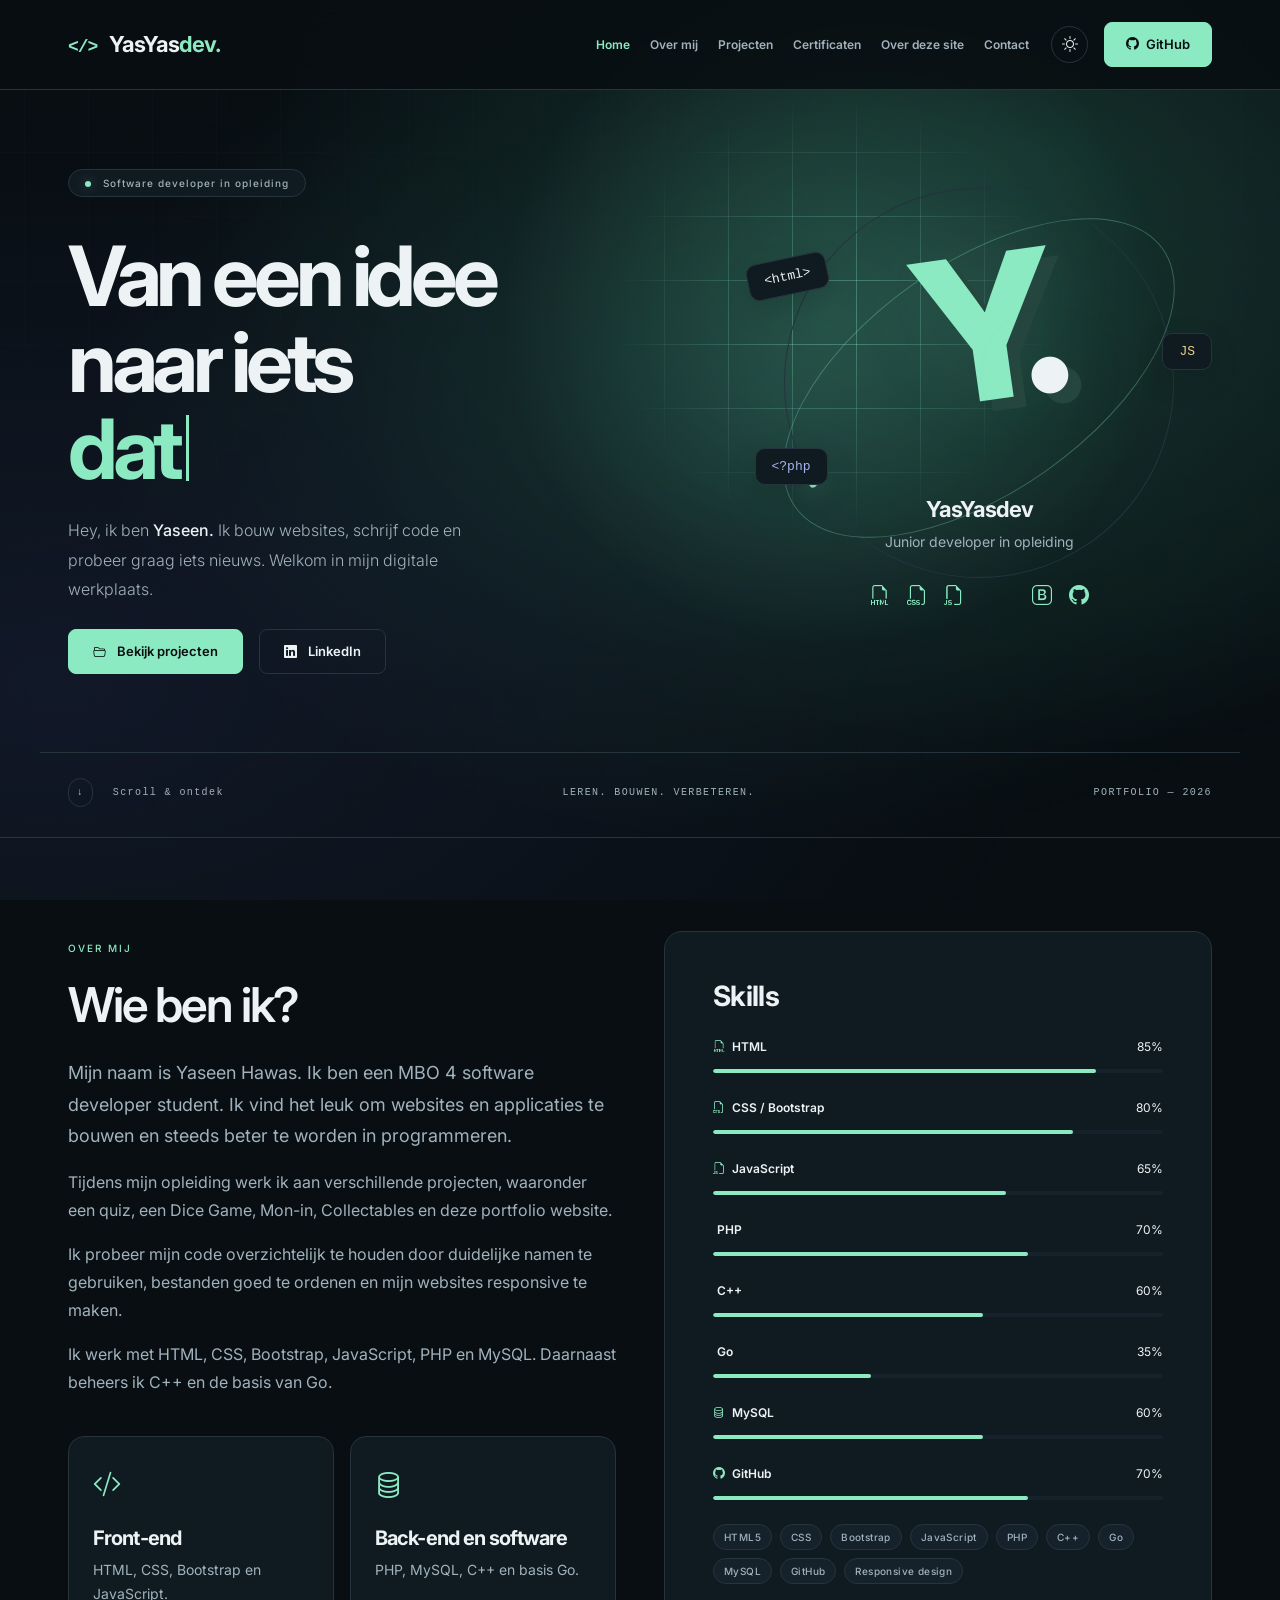
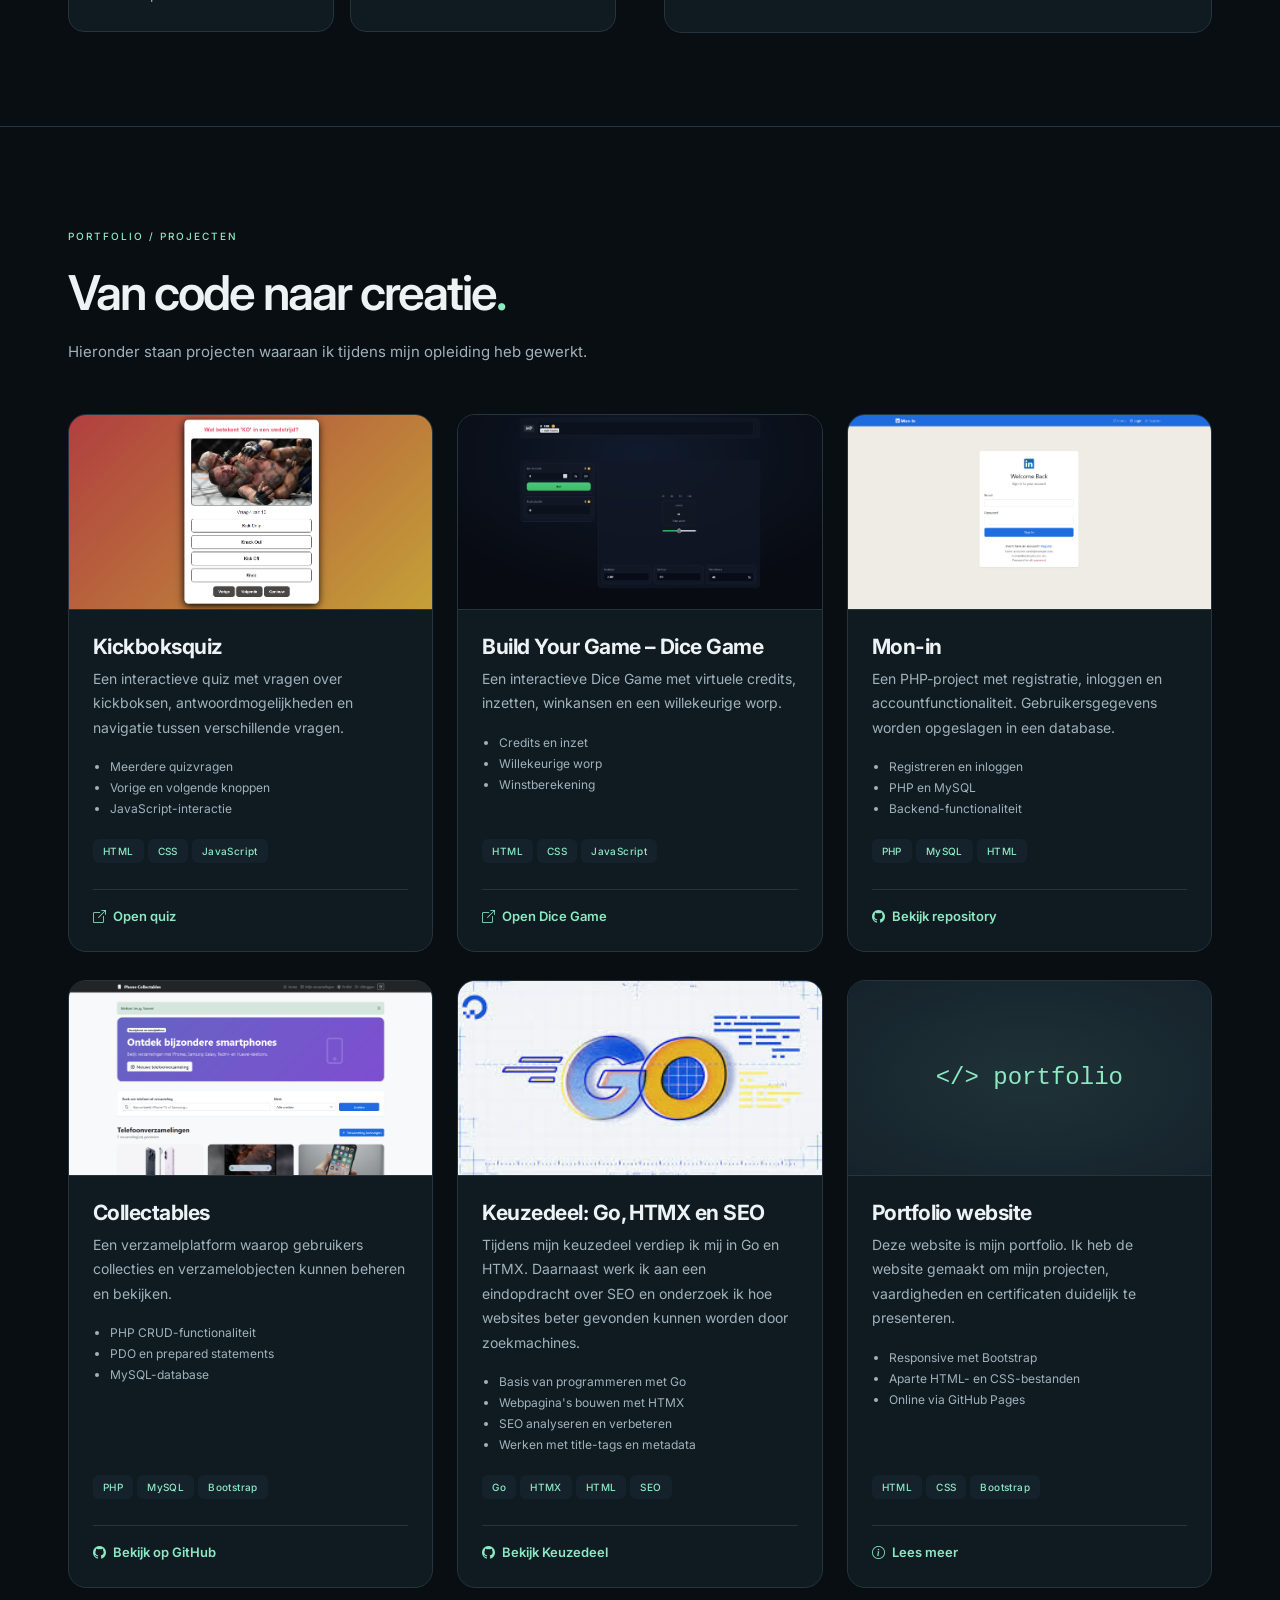
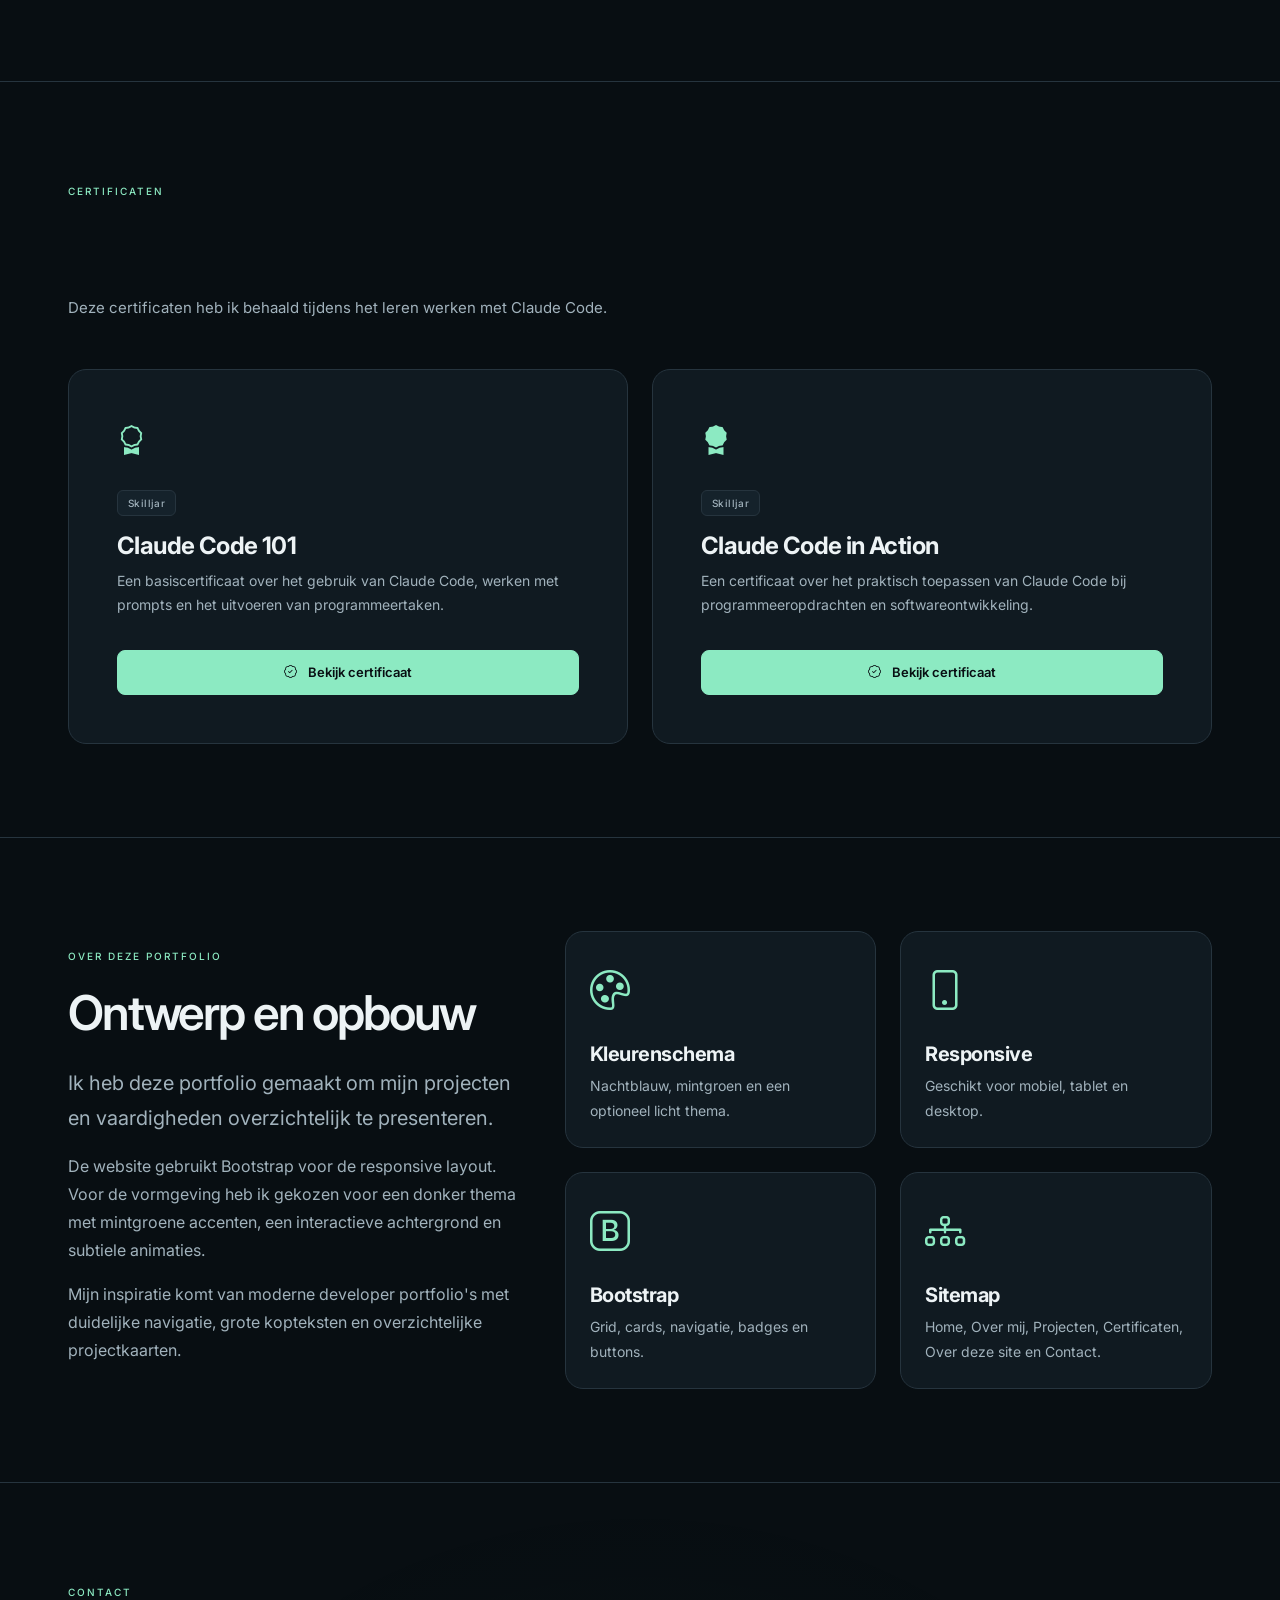
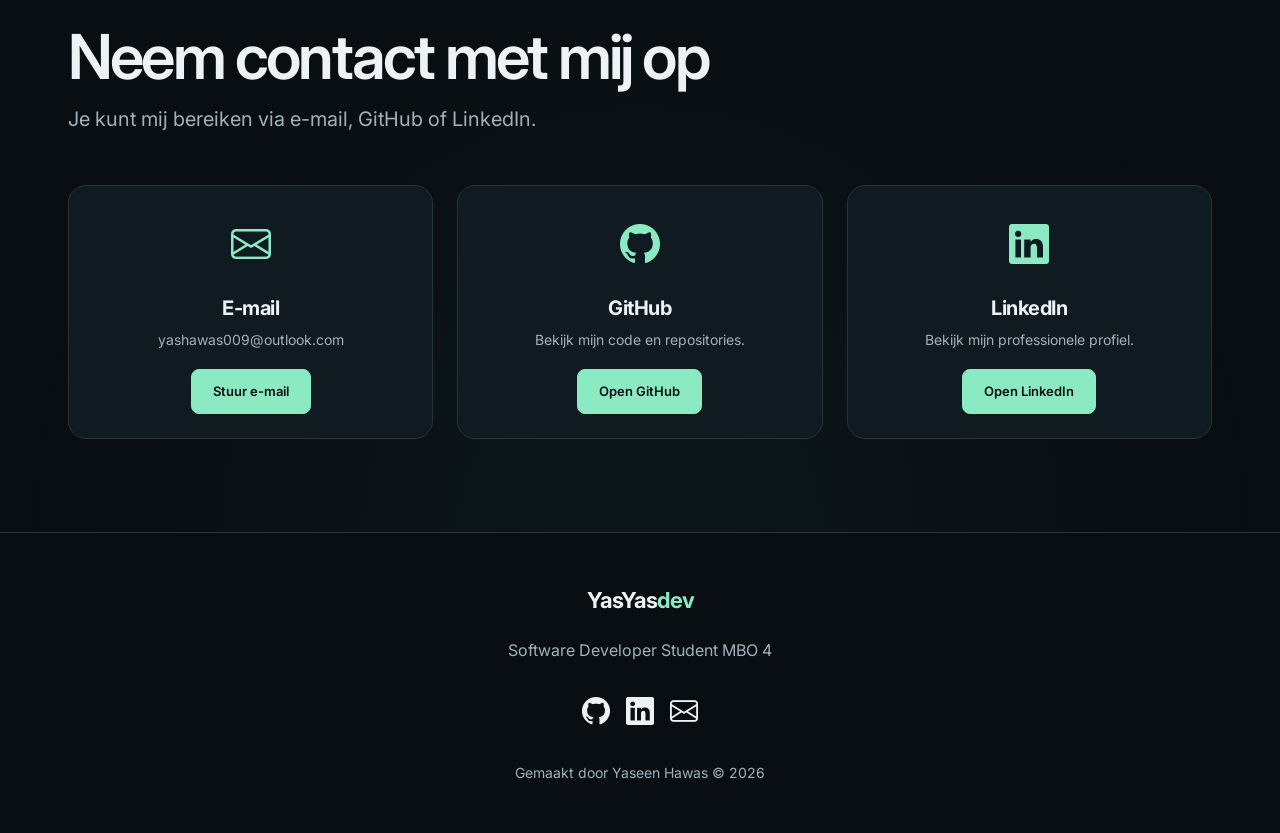
==== commit 5f14b1fd: "V1.0.0 + Changes" ====
--- a/index.html
+++ b/index.html
@@ -47,7 +47,12 @@
 
   <body>
     <a class="skip-link" href="#projecten">Ga naar projecten</a>
-    <div class="ambient" aria-hidden="true"><div class="ambient-glow"></div></div>
+    <div class="ambient" aria-hidden="true">
+      <div class="ambient-glow"></div>
+      <div class="ambient-grid"></div>
+      <div class="ambient-spotlight"></div>
+      <div class="ambient-grid-highlight"></div>
+    </div>
     <div class="reading-progress" aria-hidden="true"></div>
     <!-- nav -->
     <nav
--- a/css/style.css
+++ b/css/style.css
@@ -9,7 +9,13 @@
   --line:#26343e;
   --primary-color:var(--accent);
   --mx:0px;
-  --my:0px
+  --my:0px;
+  --pointer-x:65vw;
+  --pointer-y:35vh;
+  --glow-mint:#5fffc51c;
+  --glow-blue:#6b80ff18;
+  --spotlight-color:#83ffd52a;
+  --grid-highlight:#9affe055
 }
 [data-theme=light] {
   color-scheme:light;
@@ -19,7 +25,11 @@
   --text:#142c27;
   --muted:#52665f;
   --accent:#167451;
-  --line:#cbded3
+  --line:#cbded3;
+  --glow-mint:#27b58420;
+  --glow-blue:#7b8cec18;
+  --spotlight-color:#31bd9226;
+  --grid-highlight:#16896540
 }
 * {
   box-sizing:border-box
@@ -33,7 +43,8 @@
   color:var(--text);
   background:var(--bg);
   line-height:1.75;
-  overflow-x:clip
+  overflow-x:clip;
+  isolation:isolate
 }
 ::selection {
   background:var(--accent);
@@ -88,16 +99,57 @@
   z-index:-1;
   pointer-events:none;
   overflow:hidden;
-  background-image:radial-gradient(var(--line) .65px,transparent .65px);
-  background-size:24px 24px;
-  mask-image:linear-gradient(#000,transparent 95%)
+  background:var(--bg)
 }
 .ambient-glow {
   position:absolute;
-  inset:-25%;
-  background:radial-gradient(ellipse at 75% 25%,#429d8b19,transparent 40%),radial-gradient(ellipse at 15% 65%,#5868c411,transparent 35%);
+  inset:-15%;
+  background:radial-gradient(ellipse at 75% 25%,var(--glow-mint),transparent 48%),radial-gradient(ellipse at 15% 70%,var(--glow-blue),transparent 50%);
   transform:translate3d(var(--mx),var(--my),0);
-  transition:transform 1.5s ease-out
+}
+.ambient-glow::after {
+  content:'';
+  position:absolute;
+  inset:5%;
+  background:radial-gradient(ellipse at 60% 45%,var(--glow-mint),transparent 55%);
+  animation:aurora-drift 20s ease-in-out infinite alternate;
+}
+.ambient-grid,.ambient-grid-highlight {
+  position:absolute;
+  inset:-40px;
+  background-image:linear-gradient(var(--line) 1px,transparent 1px),linear-gradient(90deg,var(--line) 1px,transparent 1px);
+  background-size:64px 64px;
+  transform:translate3d(calc(var(--mx) * -.3),calc(var(--my) * -.3),0);
+}
+.ambient-grid {
+  opacity:.22;
+  mask-image:linear-gradient(#0009,transparent 90%);
+}
+.ambient-spotlight {
+  position:absolute;
+  width:clamp(400px,55vw,800px);
+  aspect-ratio:1;
+  left:0;
+  top:0;
+  background:radial-gradient(circle,var(--spotlight-color),transparent 68%);
+  transform:translate3d(var(--pointer-x),var(--pointer-y),0) translate(-50%,-50%);
+}
+.ambient-grid-highlight {
+  background-image:linear-gradient(var(--grid-highlight) 1px,transparent 1px),linear-gradient(90deg,var(--grid-highlight) 1px,transparent 1px);
+  mask-image:radial-gradient(220px circle at calc(var(--pointer-x) + 40px - var(--mx) * -.3) calc(var(--pointer-y) + 40px - var(--my) * -.3),#000,transparent);
+}
+@keyframes aurora-drift {
+  from { transform:translate3d(-4%,-3%,0) scale(1); }
+  to { transform:translate3d(5%,6%,0) scale(1.12); }
+}
+@media(hover:none),(pointer:coarse) {
+  .ambient-grid-highlight,.ambient-spotlight { display:none; }
+  .ambient-glow::after { animation:none; }
+  .ambient-grid { background-size:48px 48px; }
+}
+@media(prefers-reduced-motion:reduce) {
+  .ambient-grid,.ambient-grid-highlight { transform:none; }
+  .ambient-grid-highlight { display:none; }
 }
 .reading-progress {
   position:fixed;
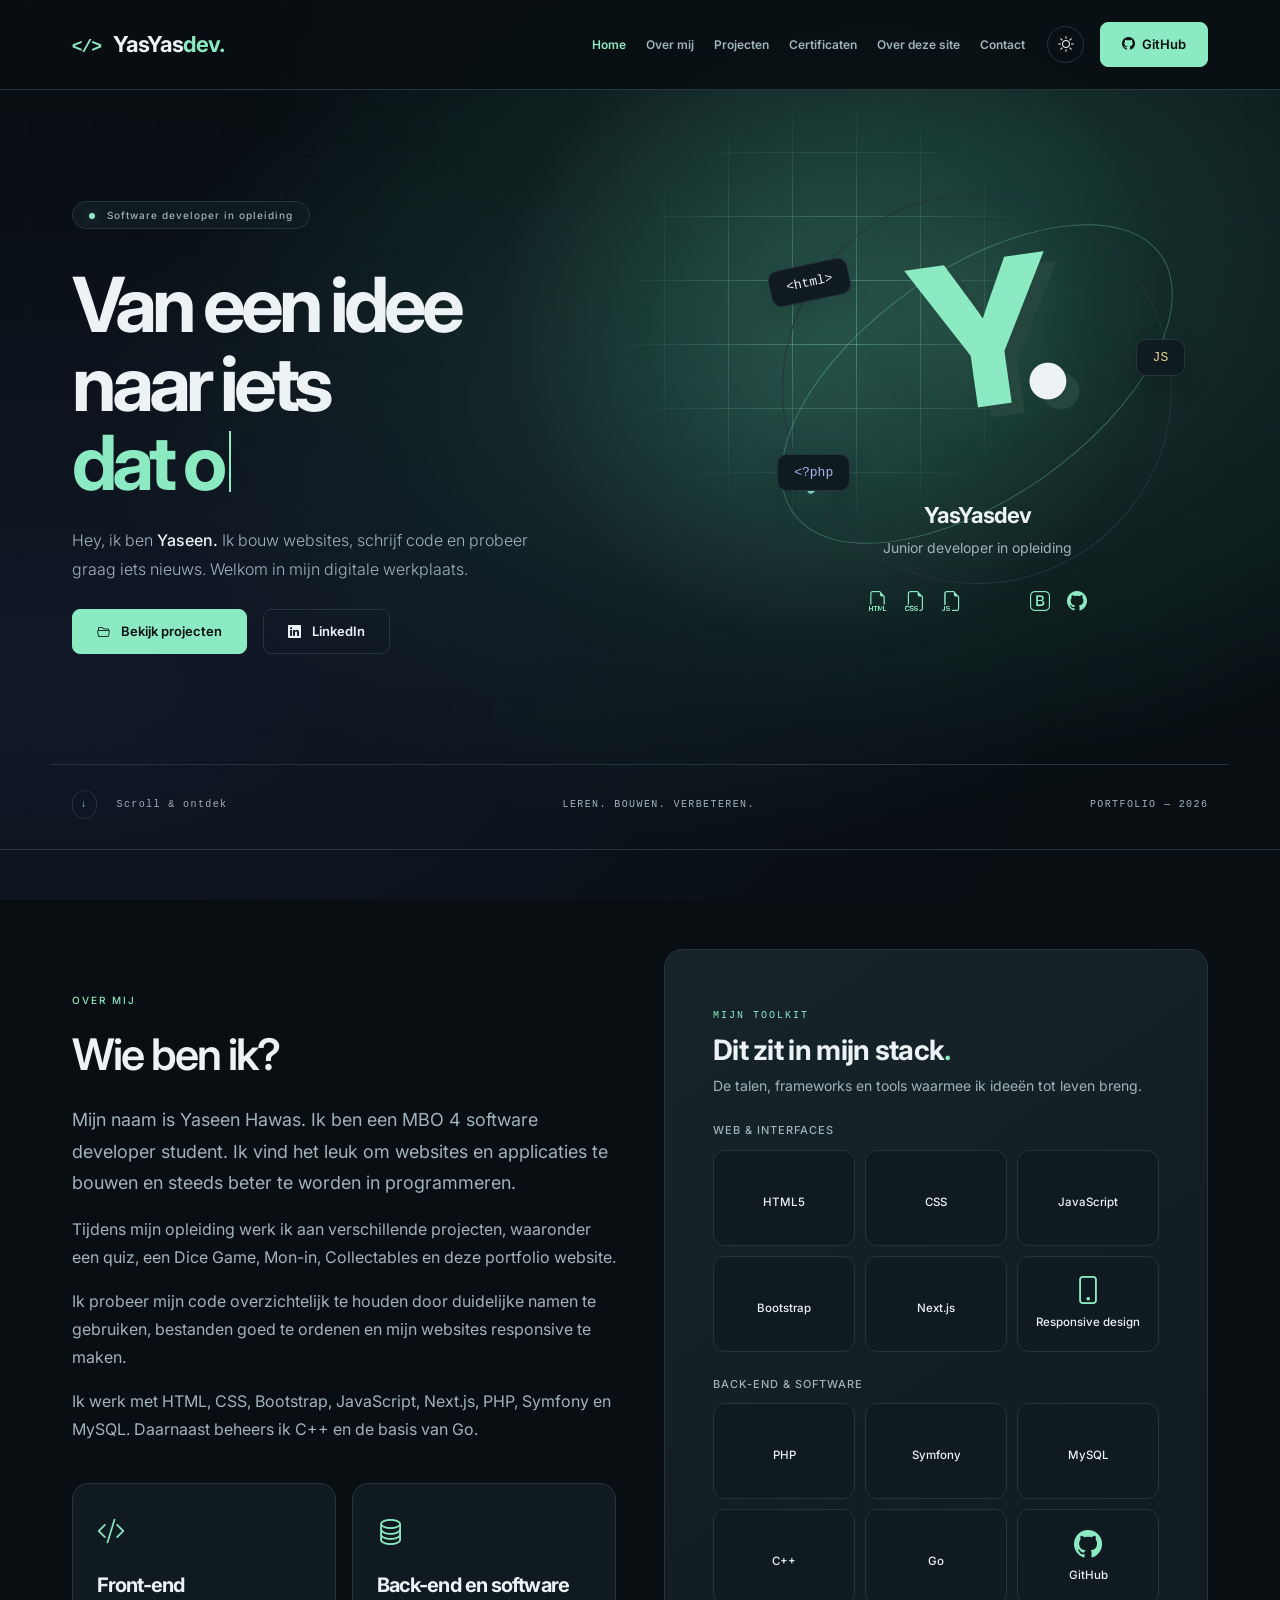
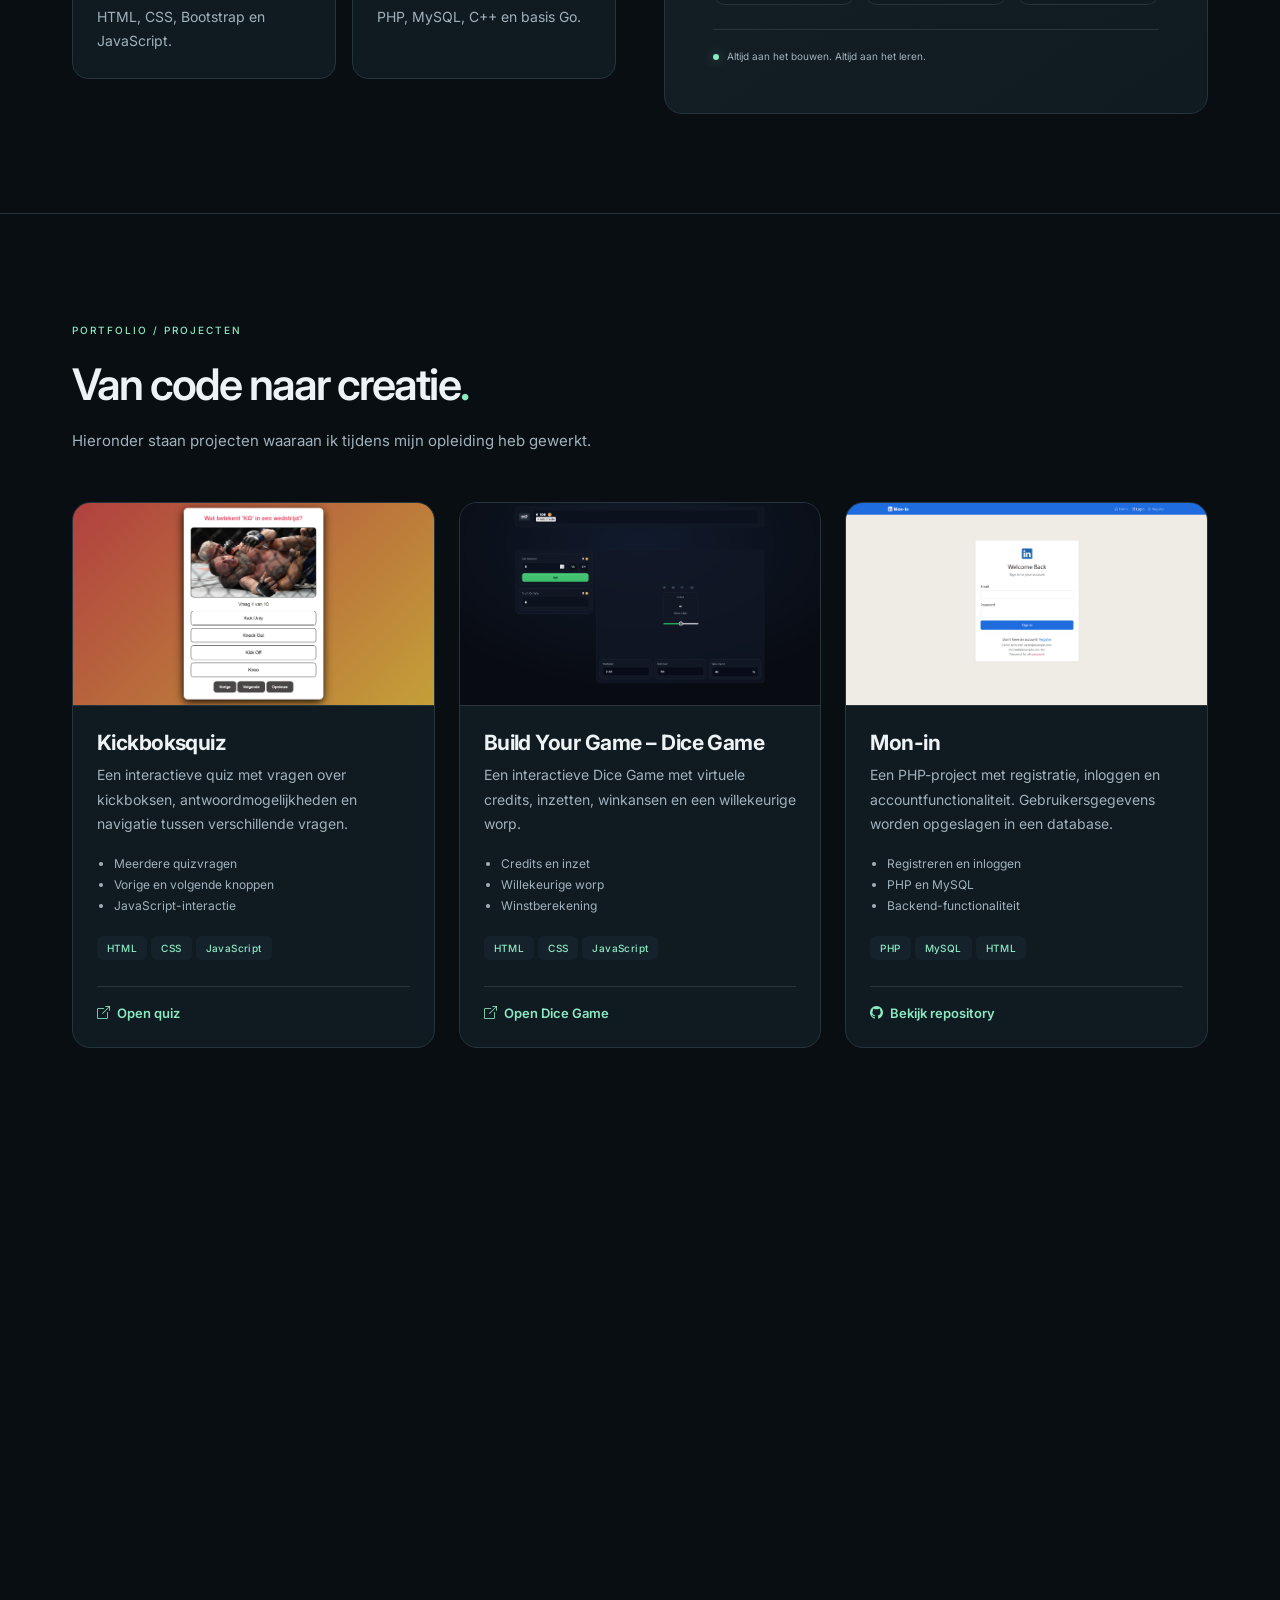
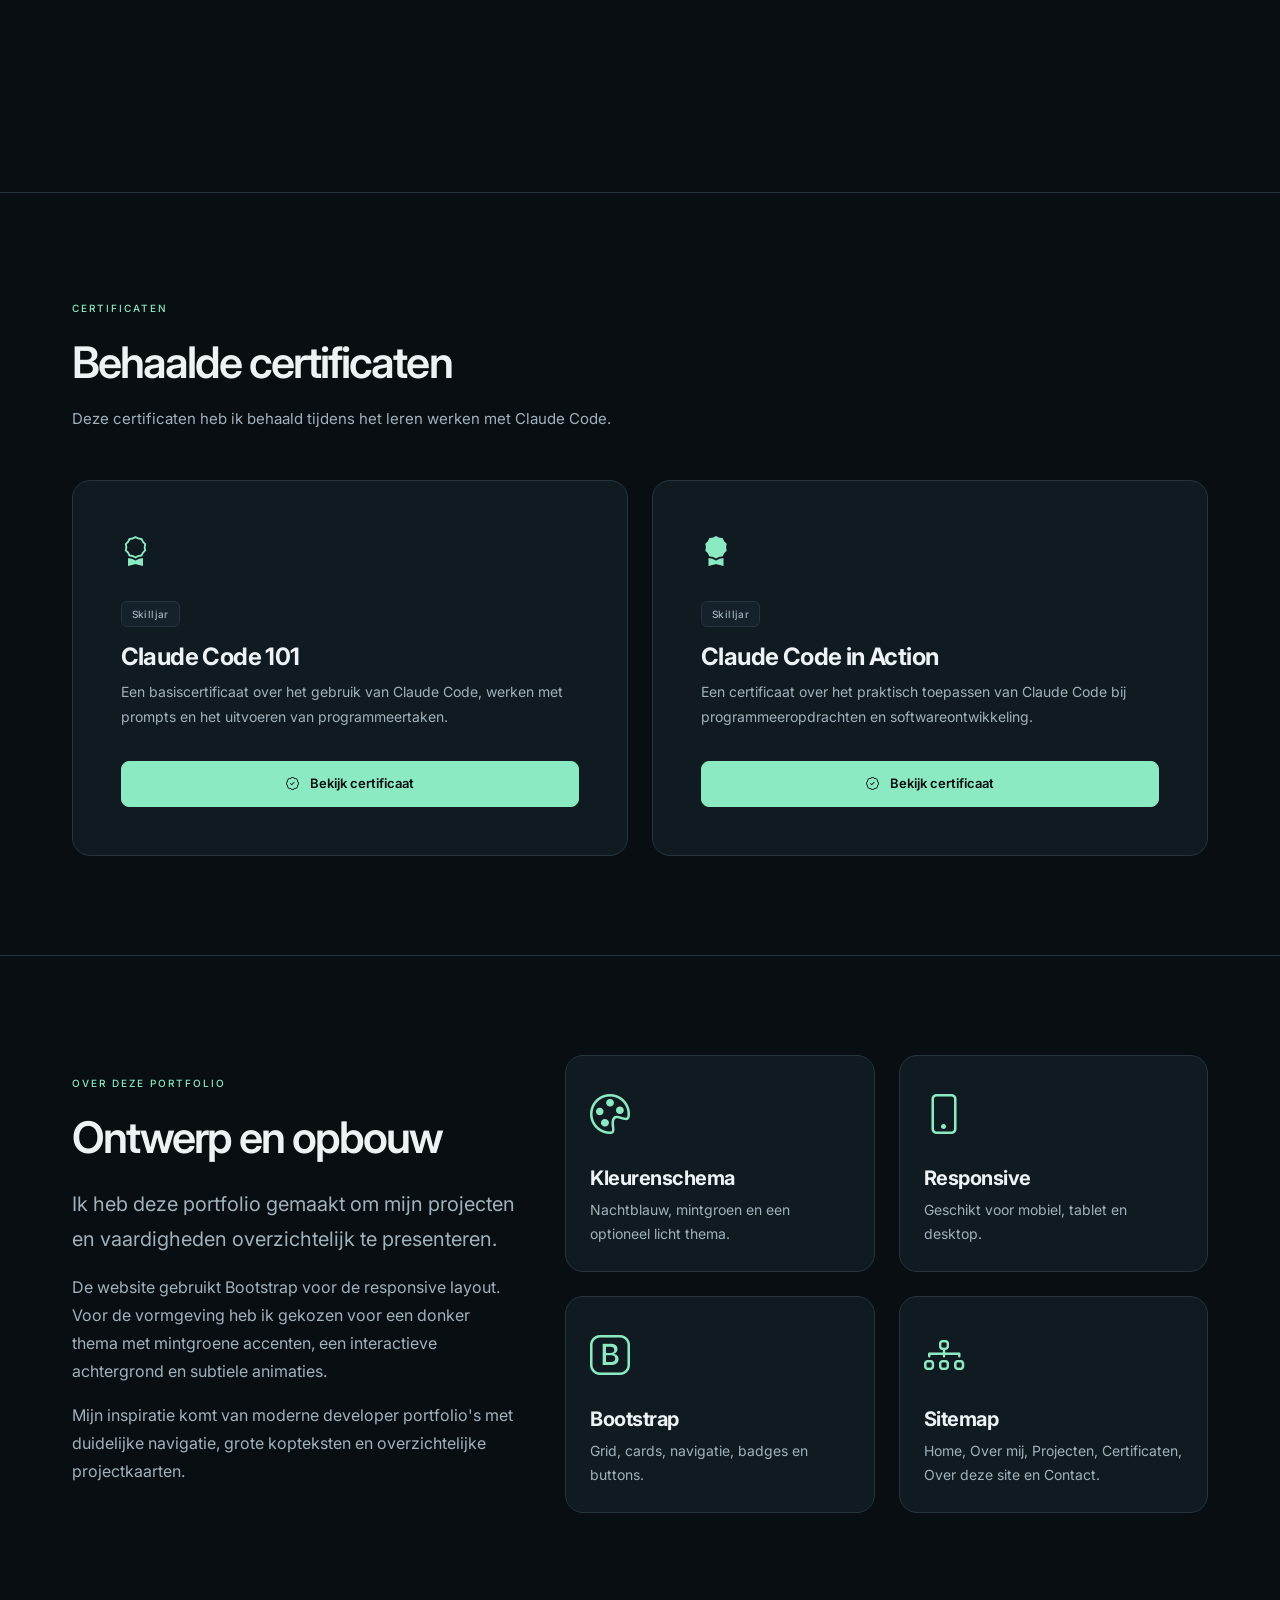
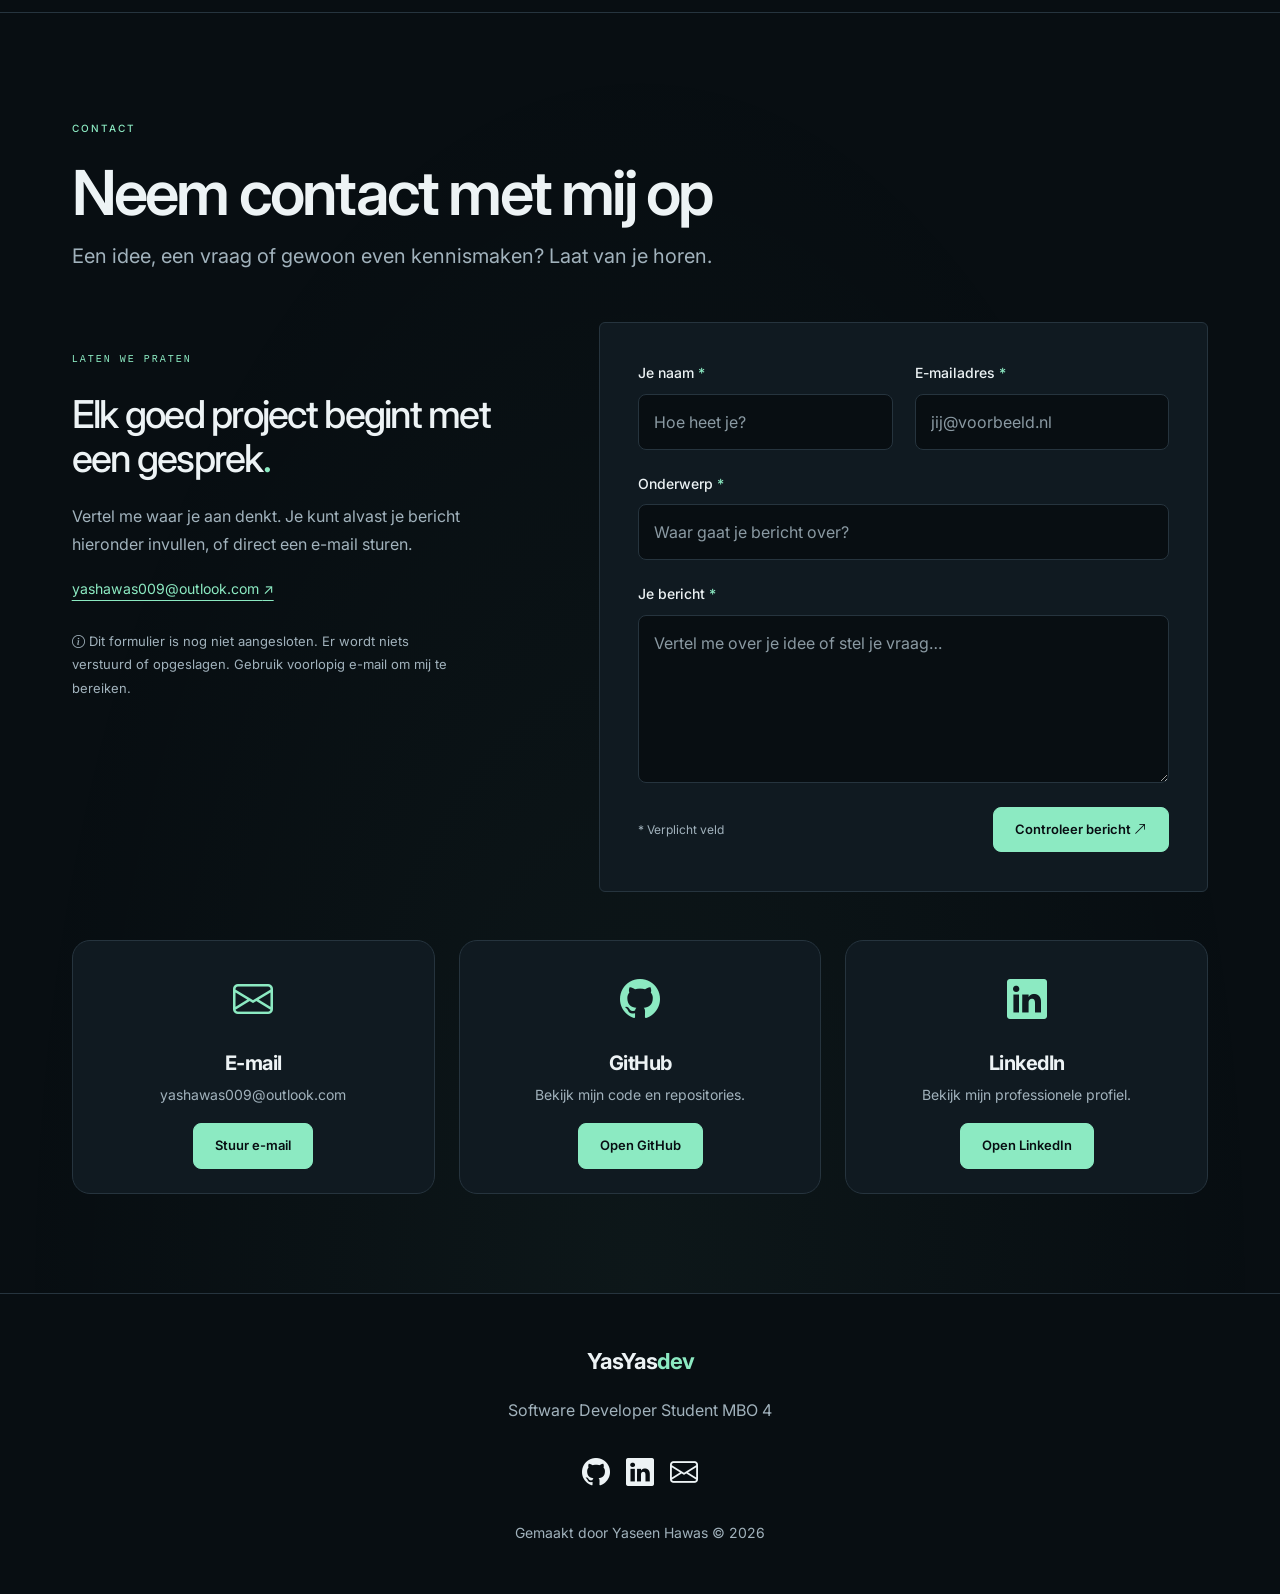
==== commit 7eb0cb50: "V1.0.1 Changes New skill bar and formulier added + Responsiveness ugraded" ====
--- a/index.html
+++ b/index.html
@@ -260,7 +260,7 @@
               </p>
 
               <p class="text-muted">
-                Ik werk met HTML, CSS, Bootstrap, JavaScript, PHP en MySQL.
+                Ik werk met HTML, CSS, Bootstrap, JavaScript, Next.js, PHP, Symfony en MySQL.
                 Daarnaast beheers ik C++ en de basis van Go.
               </p>
 
@@ -293,264 +293,36 @@
 
             <!-- skills -->
             <div class="col-lg-6">
-              <div class="card border-0 shadow rounded-5">
+              <div class="card skills-panel rounded-5">
                 <div class="card-body p-4 p-md-5">
-                  <h3 class="fw-bold mb-4">Skills</h3>
-
-                  <!-- HTML -->
-                  <div class="mb-4">
-                    <div class="d-flex justify-content-between">
-                      <span class="fw-semibold">
-                        <i class="bi bi-filetype-html text-primary me-1"></i>
-                        HTML
-                      </span>
-
-                      <span>85%</span>
-                    </div>
-
-                    <div
-                      class="progress"
-                      role="progressbar"
-                      aria-label="HTML vaardigheid"
-                      aria-valuenow="85"
-                      aria-valuemin="0"
-                      aria-valuemax="100"
-                    >
-                      <div class="progress-bar" style="width: 85%"></div>
-                    </div>
-                  </div>
-
-                  <!-- CSS / bootstrap -->
-                  <div class="mb-4">
-                    <div class="d-flex justify-content-between">
-                      <span class="fw-semibold">
-                        <i class="bi bi-filetype-css text-primary me-1"></i>
-                        CSS / Bootstrap
-                      </span>
-
-                      <span>80%</span>
-                    </div>
-
-                    <div
-                      class="progress"
-                      role="progressbar"
-                      aria-label="CSS en Bootstrap vaardigheid"
-                      aria-valuenow="80"
-                      aria-valuemin="0"
-                      aria-valuemax="100"
-                    >
-                      <div class="progress-bar" style="width: 80%"></div>
-                    </div>
-                  </div>
-
-                  <!-- javascripty -->
-                  <div class="mb-4">
-                    <div class="d-flex justify-content-between">
-                      <span class="fw-semibold">
-                        <i class="bi bi-filetype-js text-primary me-1"></i>
-                        JavaScript
-                      </span>
-
-                      <span>65%</span>
-                    </div>
-
-                    <div
-                      class="progress"
-                      role="progressbar"
-                      aria-label="JavaScript vaardigheid"
-                      aria-valuenow="65"
-                      aria-valuemin="0"
-                      aria-valuemax="100"
-                    >
-                      <div class="progress-bar" style="width: 65%"></div>
-                    </div>
-                  </div>
-
-                  <!-- PHP -->
-                  <div class="mb-4">
-                    <div class="d-flex justify-content-between">
-                      <span class="fw-semibold">
-                        <i class="devicon-php-plain text-primary me-1"></i>
-                        PHP
-                      </span>
-
-                      <span>70%</span>
-                    </div>
-
-                    <div
-                      class="progress"
-                      role="progressbar"
-                      aria-label="PHP vaardigheid"
-                      aria-valuenow="70"
-                      aria-valuemin="0"
-                      aria-valuemax="100"
-                    >
-                      <div class="progress-bar" style="width: 70%"></div>
-                    </div>
-                  </div>
-
-                  <!-- C++ -->
-                  <div class="mb-4">
-                    <div class="d-flex justify-content-between">
-                      <span class="fw-semibold">
-                        <i
-                          class="devicon-cplusplus-plain text-primary me-1"
-                        ></i>
-                        C++
-                      </span>
-
-                      <span>60%</span>
-                    </div>
-
-                    <div
-                      class="progress"
-                      role="progressbar"
-                      aria-label="C++ vaardigheid"
-                      aria-valuenow="60"
-                      aria-valuemin="0"
-                      aria-valuemax="100"
-                    >
-                      <div class="progress-bar" style="width: 60%"></div>
-                    </div>
-                  </div>
-
-                  <!-- go -->
-                  <div class="mb-4">
-                    <div class="d-flex justify-content-between">
-                      <span class="fw-semibold">
-                        <i class="devicon-go-plain text-primary me-1"></i>
-                        Go
-                      </span>
-
-                      <span>35%</span>
-                    </div>
-
-                    <div
-                      class="progress"
-                      role="progressbar"
-                      aria-label="Go vaardigheid"
-                      aria-valuenow="35"
-                      aria-valuemin="0"
-                      aria-valuemax="100"
-                    >
-                      <div class="progress-bar" style="width: 35%"></div>
-                    </div>
-                  </div>
-
-                  <!-- sql -->
-                  <div class="mb-4">
-                    <div class="d-flex justify-content-between">
-                      <span class="fw-semibold">
-                        <i class="bi bi-database text-primary me-1"></i>
-                        MySQL
-                      </span>
-
-                      <span>60%</span>
-                    </div>
-
-                    <div
-                      class="progress"
-                      role="progressbar"
-                      aria-label="MySQL vaardigheid"
-                      aria-valuenow="60"
-                      aria-valuemin="0"
-                      aria-valuemax="100"
-                    >
-                      <div class="progress-bar" style="width: 60%"></div>
-                    </div>
-                  </div>
-
-                  <!-- github -->
-                  <div class="mb-4">
-                    <div class="d-flex justify-content-between">
-                      <span class="fw-semibold">
-                        <i class="bi bi-github text-primary me-1"></i>
-                        GitHub
-                      </span>
-
-                      <span>70%</span>
-                    </div>
-
-                    <div
-                      class="progress"
-                      role="progressbar"
-                      aria-label="GitHub vaardigheid"
-                      aria-valuenow="70"
-                      aria-valuemin="0"
-                      aria-valuemax="100"
-                    >
-                      <div class="progress-bar" style="width: 70%"></div>
-                    </div>
-                  </div>
-
-                  <div class="d-flex flex-wrap gap-2 mt-4">
-                    <span
-                      class="badge rounded-pill text-bg-light border text-dark"
-                    >
-                      HTML5
-                    </span>
-
-                    <span
-                      class="badge rounded-pill text-bg-light border text-dark"
-                    >
-                      CSS
-                    </span>
-
-                    <span
-                      class="badge rounded-pill text-bg-light border text-dark"
-                    >
-                      Bootstrap
-                    </span>
-
-                    <span
-                      class="badge rounded-pill text-bg-light border text-dark"
-                    >
-                      JavaScript
-                    </span>
-
-                    <span
-                      class="badge rounded-pill text-bg-light border text-dark"
-                    >
-                      PHP
-                    </span>
-
-                    <span
-                      class="badge rounded-pill text-bg-light border text-dark"
-                    >
-                      C++
-                    </span>
-
-                    <span
-                      class="badge rounded-pill text-bg-light border text-dark"
-                    >
-                      Go
-                    </span>
-
-                    <span
-                      class="badge rounded-pill text-bg-light border text-dark"
-                    >
-                      MySQL
-                    </span>
-
-                    <span
-                      class="badge rounded-pill text-bg-light border text-dark"
-                    >
-                      GitHub
-                    </span>
-
-                    <span
-                      class="badge rounded-pill text-bg-light border text-dark"
-                    >
-                      Responsive design
-                    </span>
-                  </div>
+                  <span class="skills-eyebrow">MIJN TOOLKIT</span>
+                  <h3 class="fw-bold mt-2 mb-2">Dit zit in mijn stack<span class="text-primary">.</span></h3>
+                  <p class="text-muted mb-4">De talen, frameworks en tools waarmee ik ideeën tot leven breng.</p>
+                  <h4 class="skills-category">Web &amp; interfaces</h4>
+                  <ul class="skills-grid" aria-label="Web en interfaces">
+                    <li class="skill-tile" style="--skill-order:0"><i class="devicon-html5-plain" aria-hidden="true"></i><span>HTML5</span></li>
+                    <li class="skill-tile" style="--skill-order:1"><i class="devicon-css3-plain" aria-hidden="true"></i><span>CSS</span></li>
+                    <li class="skill-tile" style="--skill-order:2"><i class="devicon-javascript-plain" aria-hidden="true"></i><span>JavaScript</span></li>
+                    <li class="skill-tile" style="--skill-order:3"><i class="devicon-bootstrap-plain" aria-hidden="true"></i><span>Bootstrap</span></li>
+                    <li class="skill-tile" style="--skill-order:4"><i class="devicon-nextjs-plain" aria-hidden="true"></i><span>Next.js</span></li>
+                    <li class="skill-tile" style="--skill-order:5"><i class="bi bi-phone" aria-hidden="true"></i><span>Responsive design</span></li>
+                  </ul>
+                  <h4 class="skills-category">Back-end &amp; software</h4>
+                  <ul class="skills-grid" aria-label="Back-end en software">
+                    <li class="skill-tile" style="--skill-order:0"><i class="devicon-php-plain" aria-hidden="true"></i><span>PHP</span></li>
+                    <li class="skill-tile" style="--skill-order:1"><i class="devicon-symfony-original" aria-hidden="true"></i><span>Symfony</span></li>
+                    <li class="skill-tile" style="--skill-order:2"><i class="devicon-mysql-plain" aria-hidden="true"></i><span>MySQL</span></li>
+                    <li class="skill-tile" style="--skill-order:3"><i class="devicon-cplusplus-plain" aria-hidden="true"></i><span>C++</span></li>
+                    <li class="skill-tile" style="--skill-order:4"><i class="devicon-go-plain" aria-hidden="true"></i><span>Go</span></li>
+                    <li class="skill-tile" style="--skill-order:5"><i class="bi bi-github" aria-hidden="true"></i><span>GitHub</span></li>
+                  </ul>
+                  <div class="skills-note"><span class="status-dot" aria-hidden="true"></span>Altijd aan het bouwen. Altijd aan het leren.</div>
                 </div>
               </div>
             </div>
           </div>
         </div>
       </section>
-
       <!-- projects -->
       <section id="projecten" class="py-5 bg-light">
         <div class="container py-5">
@@ -1061,10 +833,30 @@
             <h2 class="display-5 fw-bold">Neem contact met mij op</h2>
 
             <p class="text-muted fs-5">
-              Je kunt mij bereiken via e-mail, GitHub of LinkedIn.
+              Een idee, een vraag of gewoon even kennismaken? Laat van je horen.
             </p>
           </div>
 
+          <div class="contact-layout mb-5">
+            <div class="contact-intro">
+              <span class="skills-eyebrow">LATEN WE PRATEN</span>
+              <h3>Elk goed project begint met een gesprek<span class="text-primary">.</span></h3>
+              <p class="text-muted">Vertel me waar je aan denkt. Je kunt alvast je bericht hieronder invullen, of direct een e-mail sturen.</p>
+              <a class="contact-direct" href="mailto:yashawas009@outlook.com">yashawas009@outlook.com <span aria-hidden="true">↗</span></a>
+              <p id="contact-notice" class="contact-notice"><i class="bi bi-info-circle" aria-hidden="true"></i> Dit formulier is nog niet aangesloten. Er wordt niets verstuurd of opgeslagen. Gebruik voorlopig e-mail om mij te bereiken.</p>
+            </div>
+            <form id="contact-form" class="contact-form card" aria-describedby="contact-notice">
+              <div class="form-fields">
+                <div class="form-field"><label for="contact-name">Je naam <span aria-hidden="true">*</span></label><input id="contact-name" name="name" autocomplete="name" required maxlength="100" placeholder="Hoe heet je?" /></div>
+                <div class="form-field"><label for="contact-email">E-mailadres <span aria-hidden="true">*</span></label><input id="contact-email" name="email" type="email" autocomplete="email" required maxlength="254" placeholder="jij@voorbeeld.nl" /></div>
+                <div class="form-field form-field-wide"><label for="contact-subject">Onderwerp <span aria-hidden="true">*</span></label><input id="contact-subject" name="subject" required maxlength="150" placeholder="Waar gaat je bericht over?" /></div>
+                <div class="form-field form-field-wide"><label for="contact-message">Je bericht <span aria-hidden="true">*</span></label><textarea id="contact-message" name="message" rows="5" required minlength="10" maxlength="5000" placeholder="Vertel me over je idee of stel je vraag…"></textarea></div>
+              </div>
+              <div class="contact-form-bottom"><span class="text-muted">* Verplicht veld</span><button id="contact-submit" class="btn btn-primary" type="submit" disabled>Controleer bericht <i class="bi bi-arrow-up-right" aria-hidden="true"></i></button></div>
+              <p id="contact-status" class="contact-status" role="status" hidden></p>
+              <noscript><p class="contact-notice">Gebruik de e-maillink om contact op te nemen.</p></noscript>
+            </form>
+          </div>
           <div class="row g-4 justify-content-center">
             <!-- E-mail -->
             <div class="col-md-6 col-lg-4">
--- a/css/style.css
+++ b/css/style.css
@@ -552,17 +552,82 @@
   --bs-gutter-x:24px;
   --bs-gutter-y:24px
 }
-.progress {
-  height:4px;
-  background:var(--surface-2);
-  margin-top:12px
-}
-.progress-bar {
-  background:var(--accent);
-  border-radius:4px
-}
-#over-mij .card .d-flex.justify-content-between {
-  font-size:12px
+.skills-panel {
+  background:linear-gradient(145deg,color-mix(in srgb,var(--accent) 5%,var(--surface)),var(--surface));
+}
+.skills-eyebrow {
+  color:var(--accent);
+  font:10px monospace;
+  letter-spacing:2px;
+}
+.skills-category {
+  margin:26px 0 12px;
+  color:var(--muted);
+  font-size:11px;
+  font-weight:500;
+  letter-spacing:1px;
+  text-transform:uppercase;
+}
+.skills-panel .skills-grid {
+  display:grid;
+  grid-template-columns:repeat(3,minmax(0,1fr));
+  gap:10px;
+  list-style:none;
+  padding:0;
+  margin:0;
+}
+.skill-tile {
+  position:relative;
+  display:flex;
+  flex-direction:column;
+  align-items:center;
+  justify-content:center;
+  gap:10px;
+  min-height:96px;
+  padding:14px 6px;
+  border:1px solid var(--line);
+  border-radius:12px;
+  background:var(--surface);
+  text-align:center;
+  transition:transform .3s ease,border-color .3s ease,background .3s ease,box-shadow .3s ease;
+}
+.skill-tile i {
+  color:var(--accent);
+  font-size:28px;
+  line-height:1;
+  transition:transform .3s ease;
+}
+.skill-tile span {
+  font-size:11px;
+  font-weight:500;
+  line-height:1.35;
+}
+.skill-tile:hover {
+  transform:translateY(-5px);
+  border-color:var(--accent);
+  background:color-mix(in srgb,var(--accent) 7%,var(--surface));
+  box-shadow:0 8px 24px color-mix(in srgb,var(--accent) 8%,transparent);
+}
+.skill-tile:hover i {
+  transform:translateY(-2px) rotate(-7deg) scale(1.1);
+}
+.skills-panel.visible .skill-tile {
+  animation:skill-arrive .65s both;
+  animation-delay:calc(var(--skill-order) * 65ms);
+}
+.skills-note {
+  margin-top:24px;
+  padding-top:18px;
+  border-top:1px solid var(--line);
+  color:var(--muted);
+  font-size:10px;
+}
+@keyframes skill-arrive {
+  from { opacity:0; translate:0 16px; }
+  to { opacity:1; translate:0 0; }
+}
+@media(max-width:360px) {
+  .skills-panel .skills-grid { grid-template-columns:repeat(2,minmax(0,1fr)); }
 }
 #over-mij .fs-5 {
   font-size:18px!important
@@ -814,3 +879,77 @@
 [data-theme=light] .tag-php {
   color:#5264a1
 }
+/* Fluid layout: use the available screen without stretching reading lines. */
+.container { width:92%; max-width:1800px; padding-inline:clamp(16px,1.6vw,36px); }
+.row > * { min-width:0; }
+main section > .container { padding-block:clamp(28px,4vw,80px)!important; }
+#over-mij p { max-width:65ch; }
+.hero-section .lead { max-width:48ch; }
+.hero-typewriter { min-width:0; }
+.project-image { height:auto; aspect-ratio:16 / 9; }
+.navbar-nav { flex-wrap:wrap; }
+.skill-tile { overflow:hidden; isolation:isolate; }
+.skill-tile::after { content:''; position:absolute; inset:-50% -80%; pointer-events:none; background:linear-gradient(110deg,transparent 38%,color-mix(in srgb,var(--accent) 28%,transparent) 48%,color-mix(in srgb,var(--text) 38%,transparent) 50%,transparent 62%); transform:translateX(-100%); opacity:0; }
+.skill-shine::after { animation:skill-shine 1.4s ease-in-out both; animation-delay:calc(.25s + var(--skill-order) * 100ms); }
+@keyframes skill-shine { 0% { transform:translateX(-100%); opacity:0; } 20%,70% { opacity:1; } 100% { transform:translateX(100%); opacity:0; } }
+.contact-layout { display:grid; grid-template-columns:minmax(0,.85fr) minmax(0,1.15fr); gap:clamp(28px,6vw,110px); align-items:start; }
+.contact-intro { padding-top:20px; }
+.contact-intro h3 { font-size:clamp(28px,3vw,46px); margin:22px 0; max-width:19ch; }
+.contact-intro p { max-width:48ch; }
+.contact-direct { color:var(--accent); font-size:clamp(14px,1.1vw,20px); text-underline-offset:6px; overflow-wrap:anywhere; }
+.contact-notice { color:var(--muted); font-size:13px; margin-top:28px; line-height:1.8; }
+.contact-form { padding:clamp(22px,3vw,48px); }
+.form-fields { display:grid; grid-template-columns:repeat(2,minmax(0,1fr)); gap:22px; }
+.form-field { display:flex; flex-direction:column; gap:8px; min-width:0; }
+.form-field-wide { grid-column:1 / -1; }
+.form-field label { font-size:14px; font-weight:500; }
+.form-field label span { color:var(--accent); }
+.form-field input,.form-field textarea { width:100%; min-width:0; border:1px solid var(--line); border-radius:8px; background:var(--bg); color:var(--text); padding:13px 15px; font:inherit; font-size:16px; transition:border-color .2s,box-shadow .2s; }
+.form-field textarea { resize:vertical; min-height:150px; }
+.form-field input::placeholder,.form-field textarea::placeholder { color:var(--muted); opacity:.85; }
+.form-field input:focus,.form-field textarea:focus { outline:2px solid var(--accent); outline-offset:3px; border-color:var(--accent); }
+.contact-form-bottom { display:flex; justify-content:space-between; gap:16px; align-items:center; flex-wrap:wrap; margin-top:24px; font-size:12px; }
+.contact-status { border-left:2px solid var(--accent); padding:12px 16px; margin:24px 0 0; color:var(--text); background:var(--surface-2); font-size:14px; }
+@media(min-width:1200px) {
+  body { font-size:clamp(16px,.4vw + 10px,20px); }
+  .hero-section .min-vh-75 { min-height:clamp(680px,78svh,1080px); }
+  .hero-section h1 { font-size:clamp(76px,5.7vw,136px); }
+  .hero-section .lead { font-size:clamp(16px,1.1vw,22px); }
+  .nav-link { font-size:clamp(12px,.85vw,16px); }
+  .hero-card { scale:clamp(1,calc(100vw / 1440px),1.4); width:90%; margin-inline:auto; }
+  .hero-section .badge { font-size:clamp(10px,.75vw,14px); }
+  .display-5 { font-size:clamp(42px,3.4vw,68px); }
+  .card p { font-size:clamp(14px,.95vw,18px); }
+  .card-body > ul { font-size:clamp(12px,.8vw,15px); }
+  .project-card .h4 { font-size:clamp(21px,1.6vw,30px); }
+  .btn { font-size:clamp(13px,.85vw,16px); }
+  .skill-tile { min-height:clamp(96px,7vw,132px); }
+  .skill-tile i { font-size:clamp(28px,2.2vw,42px); }
+  .skill-tile span { font-size:clamp(11px,.9vw,16px); }
+}
+@media(min-width:992px) and (max-width:1199px) {
+  .hero-section h1 { font-size:clamp(58px,6vw,72px); }
+  .hero-art-column { padding-left:12px; }
+  .hero-card { scale:.87; }
+  .navbar .container { width:98%; }
+  .nav-link { padding-inline:7px!important; }
+}
+@media(max-width:991px) {
+  .container { width:100%; max-width:760px; }
+  .contact-layout { grid-template-columns:1fr; }
+  .contact-intro h3 { max-width:26ch; }
+  .hero-section h1 { font-size:clamp(42px,9vw,72px); }
+  .hero-art-column { width:100%; }
+}
+@media(max-width:575px) {
+  .hero-section h1 { font-size:clamp(39px,10.8vw,60px); }
+  .hero-section .d-flex.flex-column { flex-wrap:wrap; }
+  .hero-card { width:100%; }
+  .orbit { width:90%; }
+  .orbit-two { width:100%; }
+  .form-fields { grid-template-columns:1fr; }
+  .contact-form-bottom .btn { width:100%; }
+  .skills-panel .skills-grid { gap:8px; }
+  .hero-bottom { gap:12px; flex-wrap:wrap; }
+}
+@media(min-width:1200px) { .hero-card { max-width:460px; } }
